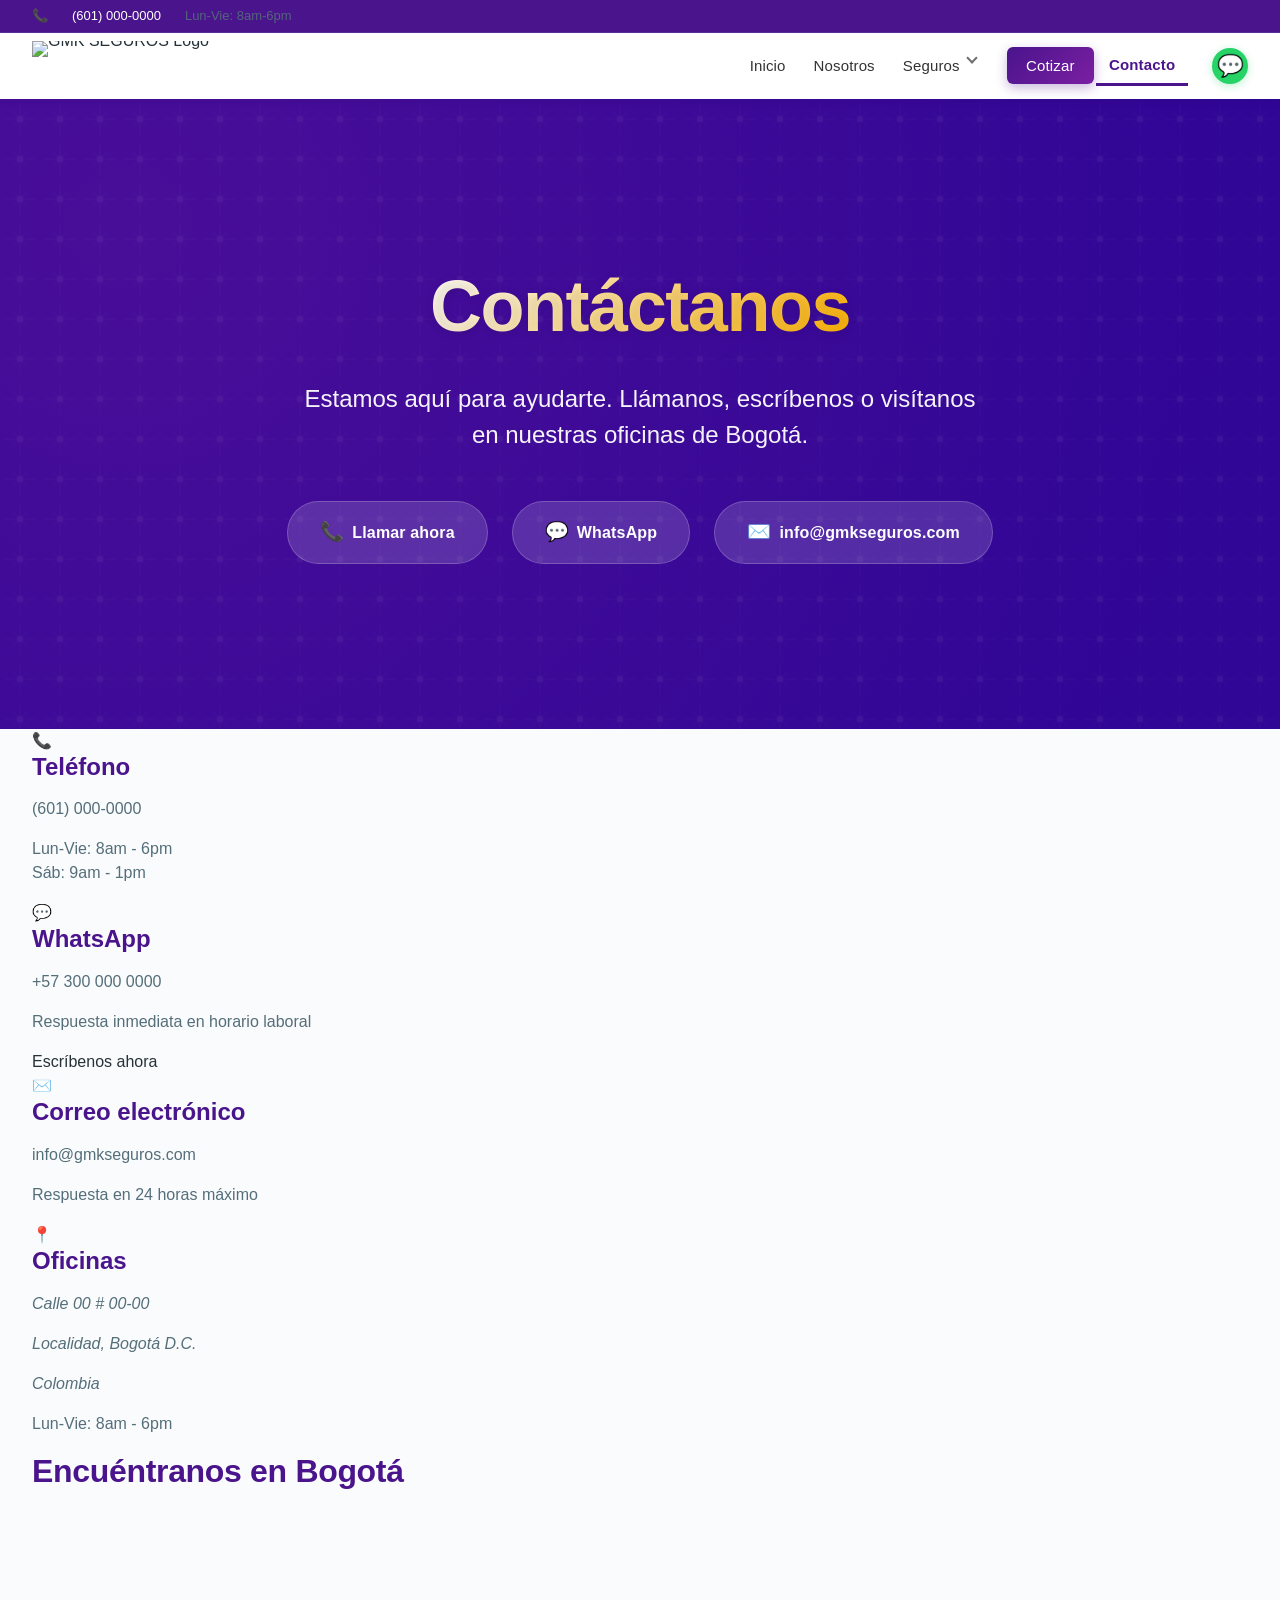
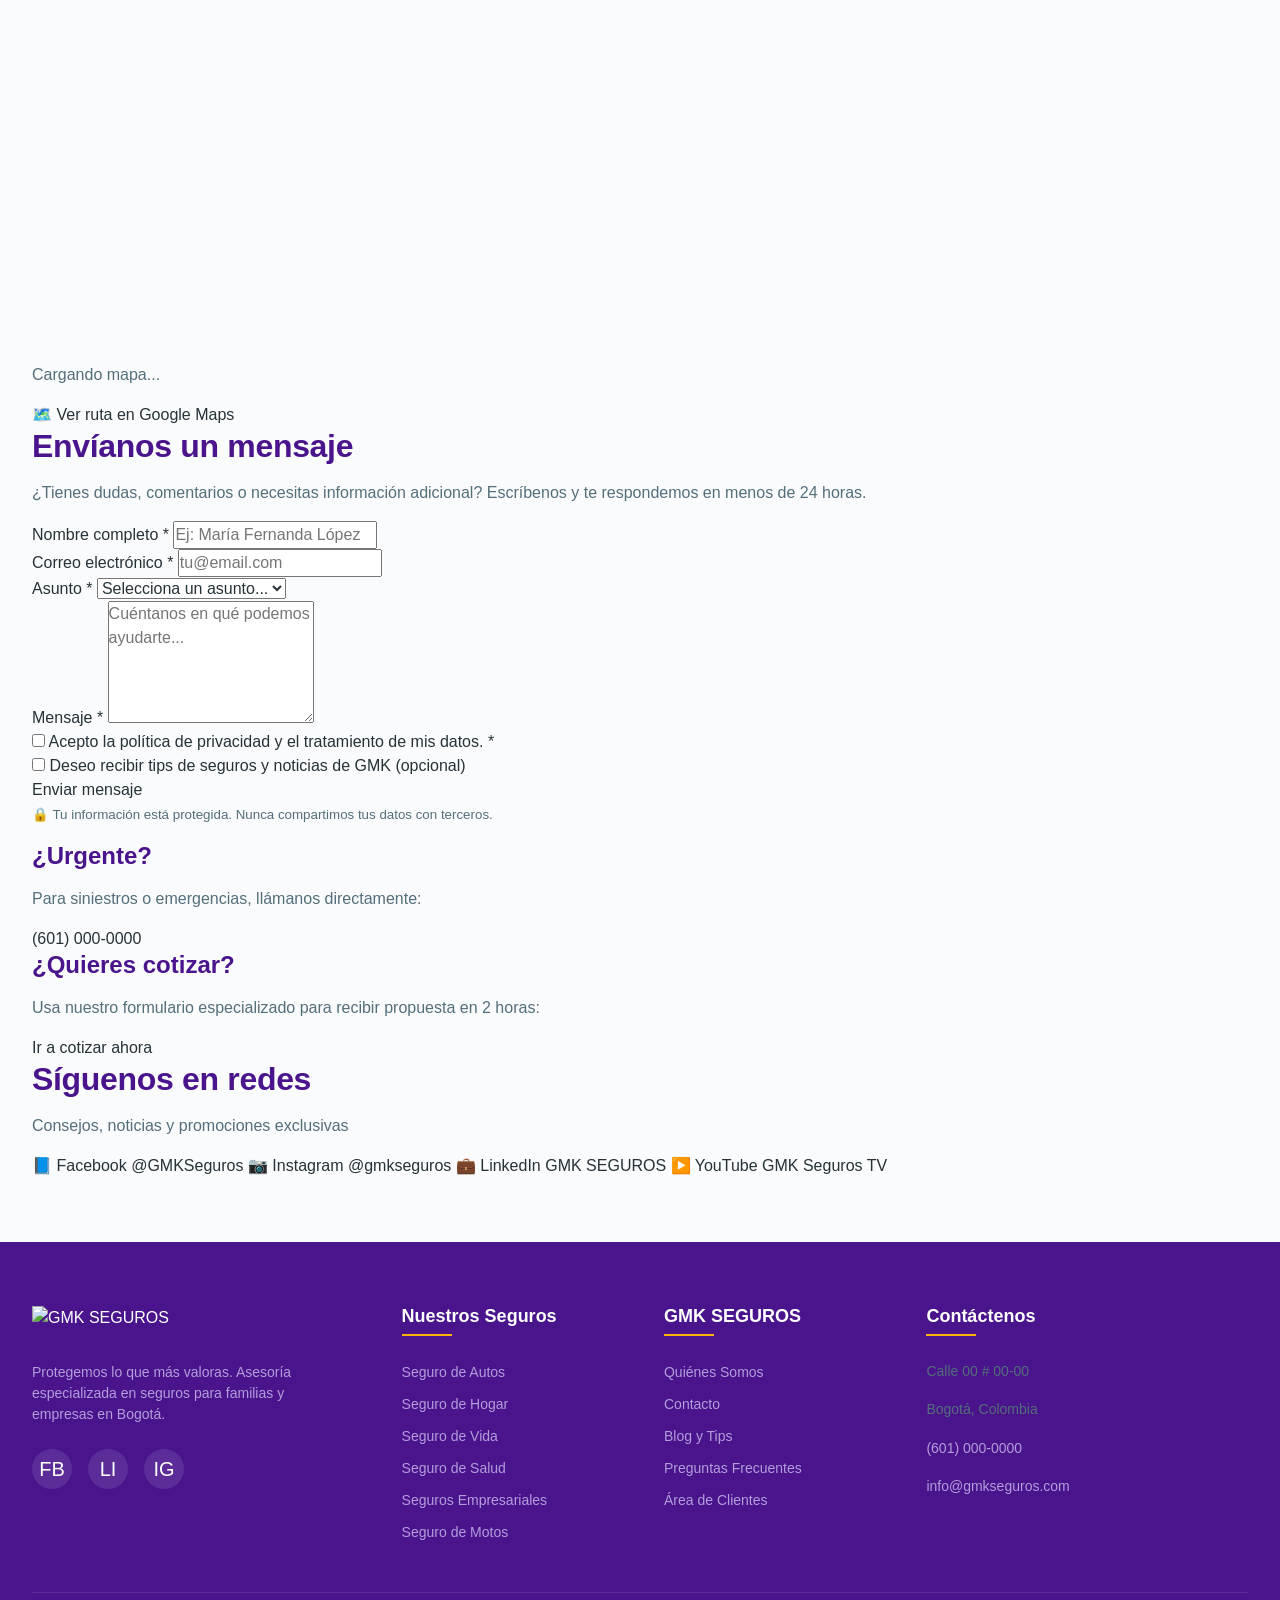
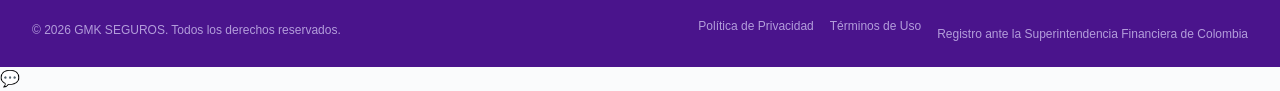
==== contacto.html @ c5af7cad "Contacto: Sección Hero de Página" ====
<!DOCTYPE html>
<html lang="es-CO">

<head>
    <meta charset="UTF-8">
    <meta name="viewport" content="width=device-width, initial-scale=1.0">
    <meta name="description"
        content="Contácta a GMK SEGUROS en Bogotá. Teléfono, WhatsApp, dirección y formulario. Estamos en Calle 00 # 00-00. Lun-Vie: 8am-6pm.">
    <meta name="keywords"
        content="contacto GMK SEGUROS, teléfono seguros Bogotá, dirección agencia seguros, WhatsApp GMK">
    <meta name="author" content="GMK SEGUROS">
    <meta name="robots" content="index, follow">

    <meta property="og:title" content="Contacto | GMK SEGUROS Bogotá">
    <meta property="og:description" content="Llámanos, escríbenos o visítanos. Estamos para ayudarte.">
    <meta property="og:type" content="website">
    <meta property="og:locale" content="es_CO">

    <title>Contacto | GMK SEGUROS - Estamos en Bogotá</title>

    <link rel="preconnect" href="https://fonts.googleapis.com">
    <link rel="preconnect" href="https://fonts.gstatic.com" crossorigin>
    <link rel="icon" type="image/x-icon" href="/favicon.ico">
    <link rel="stylesheet" href="css/variables.css">
    <link rel="stylesheet" href="css/header.css">
    <link rel="stylesheet" href="css/footer.css">
    <link rel="stylesheet" href="css/contacto.css">
</head>

<body>
    <a href="#main-content" class="skip-link">Saltar al contenido principal</a>

    <!-- HEADER (activo en "Contacto") -->
    <header class="header" role="banner">
        <div class="header__top">
            <div class="container">
                <p class="header__contact">
                    <span aria-hidden="true">📞</span>
                    <a href="tel:+5710000000" class="header__phone">(601) 000-0000</a>
                    <span class="header__schedule">Lun-Vie: 8am-6pm</span>
                </p>
            </div>
        </div>

        <div class="header__main">
            <div class="container header__container">
                <a href="inicio.html" class="logo" aria-label="GMK SEGUROS - Inicio">
                    <img src="assets/logo-gmk.svg" alt="GMK SEGUROS Logo" class="logo__img" width="180" height="50">
                </a>

                <nav class="nav" role="navigation" aria-label="Navegación principal">
                    <button class="nav__toggle" aria-label="Abrir menú" aria-expanded="false" aria-controls="nav-menu"
                        type="button">
                        <span class="nav__hamburger" aria-hidden="true"></span>
                    </button>

                    <ul class="nav__menu" id="nav-menu" role="menubar">
                        <li class="nav__item" role="none">
                            <a href="index.html" class="nav__link" role="menuitem">Inicio</a>
                        </li>
                        <li class="nav__item" role="none">
                            <a href="nosotros.html" class="nav__link" role="menuitem">Nosotros</a>
                        </li>
                        <li class="nav__item nav__item--dropdown" role="none">
                            <a href="seguros.html" class="nav__link" role="menuitem" aria-haspopup="true">Seguros</a>
                        </li>
                        <li class="nav__item" role="none">
                            <a href="cotizar.html" class="nav__link nav__link--cta" role="menuitem">Cotizar</a>
                        </li>
                        <li class="nav__item" role="none">
                            <a href="contacto.html" class="nav__link nav__link--active" role="menuitem"
                                aria-current="page">Contacto</a>
                        </li>
                    </ul>
                </nav>

                <a href="https://wa.me/5710000000" class="header__whatsapp" aria-label="WhatsApp" target="_blank"
                    rel="noopener noreferrer">
                    <span aria-hidden="true">💬</span>
                </a>
            </div>
        </div>
    </header>

    <!-- MAIN: Contenido CONTACTO - PASO 1 -->
    <main id="main-content" class="main" role="main">

        <!-- HERO DE PÁGINA -->
        <section class="page-hero page-hero--contacto" aria-labelledby="page-hero-title">
            <div class="container">
                <div class="page-hero__content">
                    <h1 id="page-hero-title" class="page-hero__title">
                        <span class="page-hero__title-accent">Contáctanos</span>
                    </h1>

                    <p class="page-hero__subtitle">
                        Estamos aquí para ayudarte. Llámanos, escríbenos o visítanos en nuestras oficinas de Bogotá.
                    </p>

                    <!-- Datos de contacto rápidos opcionales -->
                    <div class="page-hero__contact-badges" aria-label="Opciones de contacto rápido">
                        <a href="tel:+5712345678" class="contact-badge contact-badge--phone">
                            <span aria-hidden="true">📞</span>
                            Llamar ahora
                        </a>
                        <a href="https://wa.me/573001234567" class="contact-badge contact-badge--whatsapp"
                            target="_blank" rel="noopener noreferrer">
                            <span aria-hidden="true">💬</span>
                            WhatsApp
                        </a>
                        <a href="mailto:info@gmkseguros.com" class="contact-badge contact-badge--email">
                            <span aria-hidden="true">✉️</span>
                            info@gmkseguros.com
                        </a>
                    </div>
                </div>
            </div>
        </section>

        <!-- SECCIÓN INFO DE CONTACTO -->
        <section class="info-contacto" aria-labelledby="info-contacto-title">
            <div class="container">
                <h2 id="info-contacto-title" class="visually-hidden">Información de contacto</h2>

                <div class="info-contacto__grid">
                    <!-- Teléfono -->
                    <article class="info-card">
                        <div class="info-card__icon" aria-hidden="true">📞</div>
                        <h3 class="info-card__title">Teléfono</h3>
                        <p class="info-card__dato">
                            <a href="tel:+5710000000" class="info-card__link">(601) 000-0000</a>
                        </p>
                        <p class="info-card__horario">Lun-Vie: 8am - 6pm<br>Sáb: 9am - 1pm</p>
                    </article>

                    <!-- WhatsApp -->
                    <article class="info-card info-card--whatsapp">
                        <div class="info-card__icon" aria-hidden="true">💬</div>
                        <h3 class="info-card__title">WhatsApp</h3>
                        <p class="info-card__dato">
                            <a href="https://wa.me/5710000000" class="info-card__link" target="_blank"
                                rel="noopener noreferrer">+57 300 000 0000</a>
                        </p>
                        <p class="info-card__horario">Respuesta inmediata en horario laboral</p>
                        <a href="https://wa.me/5710000000" class="btn btn--small btn--whatsapp" target="_blank"
                            rel="noopener noreferrer">Escríbenos ahora</a>
                    </article>

                    <!-- Email -->
                    <article class="info-card">
                        <div class="info-card__icon" aria-hidden="true">✉️</div>
                        <h3 class="info-card__title">Correo electrónico</h3>
                        <p class="info-card__dato">
                            <a href="mailto:info@gmkseguros.com" class="info-card__link">info@gmkseguros.com</a>
                        </p>
                        <p class="info-card__horario">Respuesta en 24 horas máximo</p>
                    </article>

                    <!-- Dirección -->
                    <article class="info-card">
                        <div class="info-card__icon" aria-hidden="true">📍</div>
                        <h3 class="info-card__title">Oficinas</h3>
                        <address class="info-card__address">
                            <p>Calle 00 # 00-00</p>
                            <p>Localidad, Bogotá D.C.</p>
                            <p>Colombia</p>
                        </address>
                        <p class="info-card__horario">Lun-Vie: 8am - 6pm</p>
                    </article>
                </div>
            </div>
        </section>

        <!-- SECCIÓN MAPA -->
        <section class="mapa" aria-labelledby="mapa-title">
            <div class="container">
                <h2 id="mapa-title" class="section-title section-title--center">Encuéntranos en Bogotá</h2>

                <div class="mapa__container">
                    <!-- Placeholder para Google Maps - reemplazar con iframe real -->
                    <iframe
                        src="https://www.google.com/maps/embed?pb=!1m18!1m12!1m3!1d254508.39280650613!2d-74.24789380375003!3d4.648625943392127!2m3!1f0!2f0!3f0!3m2!1i1024!2i768!4f13.1!3m3!1m2!1s0x8e3f9bfd2da6cb29%3A0x988f3b2281e071c7!2sBogot%C3%A1%2C%20Colombia!5e0!3m2!1ses!2s!4v1234567890"
                        width="100%" height="450" style="border:0;" allowfullscreen="" loading="lazy"
                        referrerpolicy="no-referrer-when-downgrade" title="Ubicación de GMK SEGUROS en Bogotá"
                        class="mapa__iframe" aria-label="Mapa mostrando la ubicación de nuestras oficinas en Bogotá">
                    </iframe>

                    <!-- Fallback/Overlay mientras carga -->
                    <div class="mapa__fallback" aria-hidden="true">
                        <p>Cargando mapa...</p>
                    </div>
                </div>

                <div class="mapa__cta">
                    <a href="https://maps.google.com/?q=Bogotá,Colombia" class="btn btn--secondary" target="_blank"
                        rel="noopener noreferrer">
                        <span aria-hidden="true">🗺️</span> Ver ruta en Google Maps
                    </a>
                </div>
            </div>
        </section>

        <!-- SECCIÓN FORMULARIO DE CONTACTO (continuación desde Paso 1) -->
        <section class="formulario-contacto" aria-labelledby="formulario-contacto-title">
            <div class="container">
                <div class="formulario-contacto__grid">
                    <div class="formulario-contacto__content">
                        <h2 id="formulario-contacto-title" class="section-title">Envíanos un mensaje</h2>
                        <p class="formulario-contacto__intro">¿Tienes dudas, comentarios o necesitas información
                            adicional? Escríbenos y te respondemos en menos de 24 horas.</p>

                        <form class="form-contacto" action="#" method="POST" aria-label="Formulario de contacto">
                            <div class="form-row">
                                <div class="form-field">
                                    <label for="contacto-nombre" class="form-field__label">Nombre completo *</label>
                                    <input type="text" id="contacto-nombre" name="nombre" class="form-field__input"
                                        placeholder="Ej: María Fernanda López" required aria-required="true">
                                </div>
                                <div class="form-field">
                                    <label for="contacto-email" class="form-field__label">Correo electrónico *</label>
                                    <input type="email" id="contacto-email" name="email" class="form-field__input"
                                        placeholder="tu@email.com" required aria-required="true">
                                </div>
                            </div>

                            <div class="form-field">
                                <label for="contacto-asunto" class="form-field__label">Asunto *</label>
                                <select id="contacto-asunto" name="asunto" class="form-field__select" required
                                    aria-required="true">
                                    <option value="" disabled selected>Selecciona un asunto...</option>
                                    <option value="cotizacion">Solicitar cotización</option>
                                    <option value="siniestro">Reportar un siniestro</option>
                                    <option value="renovacion">Renovación de póliza</option>
                                    <option value="pregunta">Pregunta general</option>
                                    <option value="queja">Reclamo o sugerencia</option>
                                    <option value="otro">Otro</option>
                                </select>
                            </div>

                            <div class="form-field form-field--textarea">
                                <label for="contacto-mensaje" class="form-field__label">Mensaje *</label>
                                <textarea id="contacto-mensaje" name="mensaje" class="form-field__textarea" rows="5"
                                    placeholder="Cuéntanos en qué podemos ayudarte..." required
                                    aria-required="true"></textarea>
                            </div>

                            <div class="form-field form-field--checkbox form-field--legal">
                                <label class="form-field__checkbox-label">
                                    <input type="checkbox" name="privacidad" value="acepto" class="form-field__checkbox"
                                        required aria-required="true">
                                    <span>Acepto la <a href="#" target="_blank">política de privacidad</a> y el
                                        tratamiento de mis datos. *</span>
                                </label>
                            </div>

                            <div class="form-field form-field--checkbox">
                                <label class="form-field__checkbox-label">
                                    <input type="checkbox" name="newsletter" value="suscribir"
                                        class="form-field__checkbox">
                                    <span>Deseo recibir tips de seguros y noticias de GMK (opcional)</span>
                                </label>
                            </div>

                            <div class="formulario-contacto__actions">
                                <button type="submit" class="btn btn--primary btn--large btn--submit">
                                    <span class="btn__text">Enviar mensaje</span>
                                    <span class="btn__loader" aria-hidden="true" hidden>Enviando...</span>
                                </button>
                            </div>

                            <p class="formulario-contacto__nota">
                                <small>🔒 Tu información está protegida. Nunca compartimos tus datos con
                                    terceros.</small>
                            </p>
                        </form>
                    </div>

                    <!-- Sidebar con info adicional -->
                    <aside class="formulario-contacto__sidebar" aria-label="Información adicional">
                        <div class="info-box">
                            <h3 class="info-box__title">¿Urgente?</h3>
                            <p class="info-box__text">Para siniestros o emergencias, llámanos directamente:</p>
                            <a href="tel:+5710000000" class="btn btn--secondary btn--full">(601) 000-0000</a>
                        </div>

                        <div class="info-box info-box--highlight">
                            <h3 class="info-box__title">¿Quieres cotizar?</h3>
                            <p class="info-box__text">Usa nuestro formulario especializado para recibir propuesta en 2
                                horas:</p>
                            <a href="cotizar.html" class="btn btn--primary btn--full">Ir a cotizar ahora</a>
                        </div>
                    </aside>
                </div>
            </div>
        </section>

        <!-- SECCIÓN REDES SOCIALES -->
        <section class="redes-sociales" aria-labelledby="redes-title">
            <div class="container">
                <header class="section-header section-header--compact">
                    <h2 id="redes-title" class="section-title">Síguenos en redes</h2>
                    <p class="section-subtitle">Consejos, noticias y promociones exclusivas</p>
                </header>

                <div class="redes-sociales__grid" role="list" aria-label="Redes sociales de GMK SEGUROS">
                    <a href="#" class="red-card red-card--facebook" role="listitem" target="_blank"
                        rel="noopener noreferrer" aria-label="Facebook de GMK SEGUROS">
                        <span class="red-card__icon" aria-hidden="true">📘</span>
                        <span class="red-card__nombre">Facebook</span>
                        <span class="red-card__handle">@GMKSeguros</span>
                    </a>

                    <a href="#" class="red-card red-card--instagram" role="listitem" target="_blank"
                        rel="noopener noreferrer" aria-label="Instagram de GMK SEGUROS">
                        <span class="red-card__icon" aria-hidden="true">📷</span>
                        <span class="red-card__nombre">Instagram</span>
                        <span class="red-card__handle">@gmkseguros</span>
                    </a>

                    <a href="#" class="red-card red-card--linkedin" role="listitem" target="_blank"
                        rel="noopener noreferrer" aria-label="LinkedIn de GMK SEGUROS">
                        <span class="red-card__icon" aria-hidden="true">💼</span>
                        <span class="red-card__nombre">LinkedIn</span>
                        <span class="red-card__handle">GMK SEGUROS</span>
                    </a>

                    <a href="#" class="red-card red-card--youtube" role="listitem" target="_blank"
                        rel="noopener noreferrer" aria-label="YouTube de GMK SEGUROS">
                        <span class="red-card__icon" aria-hidden="true">▶️</span>
                        <span class="red-card__nombre">YouTube</span>
                        <span class="red-card__handle">GMK Seguros TV</span>
                    </a>
                </div>
            </div>
        </section>

    </main>

    <!-- FOOTER COMPLETO -->
    <footer class="footer" role="contentinfo">
        <div class="container">
            <div class="footer__grid">
                <div class="footer__brand">
                    <img src="assets/logo-gmk-white.svg" alt="GMK SEGUROS" class="footer__logo" width="150" height="40">
                    <p class="footer__description">Protegemos lo que más valoras. Asesoría especializada en seguros para
                        familias y empresas en Bogotá.</p>
                    <div class="footer__social" role="list" aria-label="Redes sociales">
                        <a href="#" class="footer__social-link" aria-label="Facebook" role="listitem">FB</a>
                        <a href="#" class="footer__social-link" aria-label="LinkedIn" role="listitem">LI</a>
                        <a href="#" class="footer__social-link" aria-label="Instagram" role="listitem">IG</a>
                    </div>
                </div>

                <nav class="footer__nav" aria-label="Seguros">
                    <h3 class="footer__title">Nuestros Seguros</h3>
                    <ul class="footer__list">
                        <li><a href="seguros-auto.html" class="footer__link">Seguro de Autos</a></li>
                        <li><a href="seguros-hogar.html" class="footer__link">Seguro de Hogar</a></li>
                        <li><a href="seguros-vida.html" class="footer__link">Seguro de Vida</a></li>
                        <li><a href="seguros-salud.html" class="footer__link">Seguro de Salud</a></li>
                        <li><a href="seguros-empresas.html" class="footer__link">Seguros Empresariales</a></li>
                        <li><a href="seguros-moto.html" class="footer__link">Seguro de Motos</a></li>
                    </ul>
                </nav>

                <nav class="footer__nav" aria-label="Empresa">
                    <h3 class="footer__title">GMK SEGUROS</h3>
                    <ul class="footer__list">
                        <li><a href="nosotros.html" class="footer__link">Quiénes Somos</a></li>
                        <li><a href="contacto.html" class="footer__link">Contacto</a></li>
                        <li><a href="#" class="footer__link">Blog y Tips</a></li>
                        <li><a href="#" class="footer__link">Preguntas Frecuentes</a></li>
                        <li><a href="#" class="footer__link">Área de Clientes</a></li>
                    </ul>
                </nav>

                <div class="footer__contact">
                    <h3 class="footer__title">Contáctenos</h3>
                    <address class="footer__address">
                        <p>Calle 00 # 00-00</p>
                        <p>Bogotá, Colombia</p>
                        <p><a href="tel:+5710000000" class="footer__link">(601) 000-0000</a></p>
                        <p><a href="mailto:info@gmkseguros.com" class="footer__link">info@gmkseguros.com</a></p>
                    </address>
                </div>
            </div>

            <div class="footer__legal">
                <p class="footer__copyright">&copy; 2026 GMK SEGUROS. Todos los derechos reservados.</p>
                <div class="footer__legal-links">
                    <a href="#" class="footer__link footer__link--small">Política de Privacidad</a>
                    <a href="#" class="footer__link footer__link--small">Términos de Uso</a>
                    <span class="footer__registro">Registro ante la Superintendencia Financiera de Colombia</span>
                </div>
            </div>
        </div>
    </footer>

    <a href="https://wa.me/5710000000" class="whatsapp-float" aria-label="Cotizar por WhatsApp" target="_blank"
        rel="noopener noreferrer">
        <span aria-hidden="true">💬</span>
    </a>

    <script src="js/main.js" defer></script>
</body>

</html>
---- css/variables.css ----
/* =============================================
   FASE 3.1: VARIABLES, RESET Y BASE TIPOGRÁFICA
   GMK SEGUROS - 2026
   Mobile First - BEM - WCAG
   ============================================= */

/* ---------------------------------------------
   1. VARIABLES CSS (GLOBALES)
   --------------------------------------------- */
:root {
    /* Colores primarios - Branding GMK */
    --color-primary: #4A148C;          /* Morado corporativo (títulos, acentos principales) */
    --color-primary-light: #7B1FA2;     /* Morado medio (hovers, gradientes) */
    --color-primary-lighter: #B39DDB;   /* Lavanda (fondos suaves, detalles) */
    --color-accent: #FFB300;            /* Dorado/ámbar (CTAs, highlights) */
    
    /* Escala de neutros */
    --color-text-dark: #263238;         /* Texto principal (casi negro) */
    --color-text-medium: #546E7A;       /* Texto secundario (gris oscuro) */
    --color-text-light: #78909C;        /* Texto de apoyo (gris) */
    --color-background-light: #F5F5F7;  /* Fondos claros (testimonios, ventajas) */
    --color-background-main: #FAFBFC;   /* Fondo general (casi blanco) */
    --color-white: #FFFFFF;              /* Blanco puro */
    --color-black: #000000;              /* Negro puro (uso limitado) */
    
    /* Colores funcionales */
    --color-success: #2E7D32;            /* Verde para éxito (no definido, pero útil) */
    --color-error: #C62828;               /* Rojo para errores (no definido, pero útil) */
    --color-whatsapp: #25D366;            /* Color oficial de WhatsApp */
    
    /* Tipografía */
    --font-family-titles: 'Manrope', sans-serif;
    --font-family-body: 'Inter', sans-serif;
    --font-family-numbers: 'Space Grotesk', sans-serif;
    
    /* Pesos de fuente */
    --font-weight-light: 300;
    --font-weight-regular: 400;
    --font-weight-medium: 500;
    --font-weight-semibold: 600;
    --font-weight-bold: 700;
    --font-weight-extrabold: 800;
    
    /* Tamaños de fuente base (Mobile First) */
    --font-size-xs: 0.75rem;   /* 12px */
    --font-size-sm: 0.875rem;  /* 14px */
    --font-size-base: 1rem;     /* 16px */
    --font-size-md: 1.125rem;   /* 18px */
    --font-size-lg: 1.25rem;    /* 20px */
    --font-size-xl: 1.5rem;     /* 24px */
    --font-size-2xl: 2rem;      /* 32px */
    --font-size-3xl: 2.5rem;    /* 40px */
    --font-size-4xl: 3rem;      /* 48px */
    
    /* Espaciados (Mobile First) */
    --spacing-xs: 0.25rem;  /* 4px */
    --spacing-sm: 0.5rem;    /* 8px */
    --spacing-md: 1rem;      /* 16px */
    --spacing-lg: 1.5rem;    /* 24px */
    --spacing-xl: 2rem;      /* 32px */
    --spacing-2xl: 3rem;     /* 48px */
    --spacing-3xl: 4rem;     /* 64px */
    
    /* Bordes y sombras */
    --border-radius-sm: 0.25rem;  /* 4px */
    --border-radius-md: 0.5rem;   /* 8px */
    --border-radius-lg: 1rem;     /* 16px */
    --border-radius-full: 9999px;
    
    --box-shadow-sm: 0 1px 3px rgba(0, 0, 0, 0.1);
    --box-shadow-md: 0 4px 6px rgba(0, 0, 0, 0.1);
    --box-shadow-lg: 0 10px 25px rgba(0, 0, 0, 0.1);
    
    /* Transiciones */
    --transition-fast: 150ms ease-in-out;
    --transition-base: 250ms ease-in-out;
    --transition-slow: 350ms ease-in-out;
    
    /* Contenedor máximo */
    --container-max-width: 1280px;
    --container-padding: var(--spacing-md);
    
    /* Z-index (escalado simple) */
    --z-index-dropdown: 100;
    --z-index-sticky: 200;
    --z-index-modal: 300;
    --z-index-popover: 400;
    --z-index-tooltip: 500;
    --z-index-toast: 600;
    --z-index-header: 50; /* Un valor intermedio para el header */
    
    /* Breakpoints (usados en media queries) */
    --breakpoint-mobile: 480px;
    --breakpoint-tablet: 768px;
    --breakpoint-desktop: 1024px;
    --breakpoint-large: 1280px;
}

/* ---------------------------------------------
   2. RESET Y ESTILOS BASE
   --------------------------------------------- */
*,
*::before,
*::after {
    margin: 0;
    padding: 0;
    box-sizing: border-box;
}

html {
    font-size: 100%; /* 1rem = 16px */
    scroll-behavior: smooth;
    -webkit-text-size-adjust: 100%; /* Evita que iOS escale texto en landscape */
    text-rendering: optimizeLegibility;
    -moz-osx-font-smoothing: grayscale;
    -webkit-font-smoothing: antialiased;
}

body {
    font-family: var(--font-family-body);
    font-size: var(--font-size-base);
    font-weight: var(--font-weight-regular);
    line-height: 1.5;
    color: var(--color-text-dark);
    background-color: var(--color-background-main);
    overflow-x: hidden;
    min-height: 100vh;
}

/* Elementos de medios responsivos */
img,
picture,
video,
canvas,
svg {
    display: block;
    max-width: 100%;
    height: auto;
}

/* Reset de tipografía para formularios (heredan la fuente del body) */
input,
button,
textarea,
select {
    font: inherit;
    color: inherit;
}

/* Eliminar estilos por defecto de botones */
button {
    background: none;
    border: none;
    cursor: pointer;
}

/* Ajustes para listas */
ul,
ol {
    list-style: none;
}

/* Enlaces */
a {
    color: inherit;
    text-decoration: none;
}

/* Eliminar estilos por defecto de citas */
blockquote,
q {
    quotes: none;
}

/* Mejorar consistencia de tablas */
table {
    border-collapse: collapse;
    border-spacing: 0;
}

/* Ocultar elementos de forma accesible */
.visually-hidden:not(:focus):not(:active) {
    position: absolute !important;
    width: 1px !important;
    height: 1px !important;
    margin: -1px !important;
    padding: 0 !important;
    border: 0 !important;
    overflow: hidden !important;
    white-space: nowrap !important;
    clip: rect(0 0 0 0) !important;
    clip-path: inset(50%) !important;
}

/* Skip link para accesibilidad */
.skip-link {
    position: absolute;
    top: -40px;
    left: 0;
    background: var(--color-primary);
    color: var(--color-white);
    padding: var(--spacing-sm) var(--spacing-md);
    z-index: var(--z-index-toast);
    transition: top var(--transition-fast);
    font-weight: var(--font-weight-medium);
}

.skip-link:focus {
    top: 0;
    outline: 2px solid var(--color-accent);
    outline-offset: 2px;
}

/* ---------------------------------------------
   3. TIPOGRAFÍA BASE
   --------------------------------------------- */
h1, h2, h3, h4, h5, h6 {
    font-family: var(--font-family-titles);
    font-weight: var(--font-weight-bold);
    line-height: 1.2;
    color: var(--color-primary); /* Títulos en morado corporativo por defecto */
    margin-bottom: var(--spacing-md);
}

h1 {
    font-size: var(--font-size-3xl); /* 40px mobile */
    font-weight: var(--font-weight-extrabold);
    letter-spacing: -0.02em;
}

h2 {
    font-size: var(--font-size-2xl); /* 32px mobile */
    letter-spacing: -0.01em;
}

h3 {
    font-size: var(--font-size-xl); /* 24px mobile */
}

h4 {
    font-size: var(--font-size-lg); /* 20px mobile */
    font-weight: var(--font-weight-semibold);
    color: var(--color-text-dark);
}

h5 {
    font-size: var(--font-size-md); /* 18px mobile */
    font-weight: var(--font-weight-semibold);
    color: var(--color-text-dark);
}

h6 {
    font-size: var(--font-size-base); /* 16px mobile */
    font-weight: var(--font-weight-semibold);
    color: var(--color-text-dark);
    text-transform: uppercase;
    letter-spacing: 0.05em;
}

p {
    margin-bottom: var(--spacing-md);
    color: var(--color-text-medium);
}

/* Números con Space Grotesk */
.stat-item__number,
.historia__numero,
.step__number,
[class*="__numero"] {
    font-family: var(--font-family-numbers);
    font-weight: var(--font-weight-bold);
    line-height: 1.1;
}

/* ---------------------------------------------
   4. UTILIDADES Y CLASES DE APOYO
   --------------------------------------------- */
.container {
    width: 100%;
    max-width: var(--container-max-width);
    margin: 0 auto;
    padding: 0 var(--container-padding);
}

/* Utilidades de texto */
.text-center { text-align: center; }
.text-left { text-align: left; }
.text-right { text-align: right; }

.text-primary { color: var(--color-primary); }
.text-accent { color: var(--color-accent); }
.text-white { color: var(--color-white); }
.text-dark { color: var(--color-text-dark); }
.text-medium { color: var(--color-text-medium); }
.text-light { color: var(--color-text-light); }

/* Utilidades de fondo */
.bg-primary { background-color: var(--color-primary); }
.bg-primary-light { background-color: var(--color-primary-light); }
.bg-primary-lighter { background-color: var(--color-primary-lighter); }
.bg-light { background-color: var(--color-background-light); }
.bg-white { background-color: var(--color-white); }

/* Utilidades de márgenes y paddings (solo las más comunes) */
.mt-0 { margin-top: 0; }
.mb-0 { margin-bottom: 0; }
.mt-1 { margin-top: var(--spacing-md); }
.mb-1 { margin-bottom: var(--spacing-md); }
.mt-2 { margin-top: var(--spacing-xl); }
.mb-2 { margin-bottom: var(--spacing-xl); }
.mt-3 { margin-top: var(--spacing-2xl); }
.mb-3 { margin-bottom: var(--spacing-2xl); }

/* Utilidades de display */
.d-none { display: none; }
.d-block { display: block; }
.d-flex { display: flex; }
.d-grid { display: grid; }

/* Utilidades para flexbox rápidas */
.flex-center {
    display: flex;
    align-items: center;
    justify-content: center;
}

.flex-between {
    display: flex;
    align-items: center;
    justify-content: space-between;
}

/* Aspect ratio utilitario */
.aspect-ratio-16-9 {
    aspect-ratio: 16 / 9;
}

.aspect-ratio-1-1 {
    aspect-ratio: 1 / 1;
}

.aspect-ratio-4-3 {
    aspect-ratio: 4 / 3;
}

/* Focus visible para accesibilidad (WCAG) */
:focus-visible {
    outline: 3px solid var(--color-accent);
    outline-offset: 2px;
}

/* Para navegadores que no soportan :focus-visible */
:focus:not(:focus-visible) {
    outline: none;
}

/* ---------------------------------------------
   FIN DE FASE 3.1
   --------------------------------------------- */
---- css/header.css ----
/* ============================================================================
   PASO 1: HEADER - ESTRUCTURA BASE
   ============================================================================ */

/**
 * Reset y estilos base del header
 * Mobile-first: altura compacta, fondo blanco, sombra sutil
 */
.header {
    background-color: var(--color-white, #FFFFFF);
    box-shadow: 0 2px 10px rgba(0, 0, 0, 0.05);
    position: relative;
    width: 100%;
    z-index: 100;
}

/* Contenedor principal para limitar ancho y centrar contenido */
.container {
    width: 100%;
    max-width: 1280px;
    margin-left: auto;
    margin-right: auto;
    padding-left: 1rem;
    padding-right: 1rem;
}

/* Para móviles, padding estándar */
@media (min-width: 640px) {
    .container {
        padding-left: 1.5rem;
        padding-right: 1.5rem;
    }
}

@media (min-width: 1024px) {
    .container {
        padding-left: 2rem;
        padding-right: 2rem;
    }
}

/* ============================================================================
   PASO 2: HEADER__TOP - BARRA SUPERIOR
   ============================================================================ */

/**
 * Barra superior con teléfono y horario
 * Mobile-first: fondo oscuro, texto claro, compacto
 */
.header__top {
    background-color: var(--color-primary, #4A148C);
    color: white;
    font-size: 0.8125rem; /* 13px */
    line-height: 1.5;
    padding: 0.375rem 0; /* 6px */
    border-bottom: 1px solid rgba(255, 255, 255, 0.1);
}

.header__top .container {
    display: flex;
    justify-content: space-between;
    align-items: center;
}

.header__contact {
    display: flex;
    align-items: center;
    gap: 0.75rem; /* 12px */
    margin: 0;
    width: 100%;
    justify-content: space-between;
}

@media (min-width: 768px) {
    .header__contact {
        justify-content: flex-start;
        gap: 1.5rem;
    }
}

.header__phone {
    color: white;
    text-decoration: none;
    font-weight: 500;
    transition: color 0.2s ease;
}

.header__phone:hover {
    color: var(--color-accent, #FFB300);
}

.header__schedule {
    opacity: 0.9;
    font-size: 0.75rem; /* 12px */
}

@media (min-width: 480px) {
    .header__schedule {
        font-size: 0.8125rem; /* 13px */
    }
}

/* ============================================================================
   PASO 3: HEADER__MAIN - ESTRUCTURA PRINCIPAL
   ============================================================================ */

/**
 * Fila principal del header que contiene logo, navegación y WhatsApp
 * Mobile-first: altura compacta, distribución con flexbox
 */
.header__main {
    background-color: var(--color-white, #FFFFFF);
    padding: 0.5rem 0; /* 8px */
}

.header__container {
    display: flex;
    align-items: center;
    justify-content: space-between;
    flex-wrap: wrap;
    gap: 1rem; /* 16px */
}

/**
 * Ajustes para desktop: más padding vertical
 */
@media (min-width: 1024px) {
    .header__main {
        padding: 0.75rem 0; /* 12px */
    }
}

/**
 * Ajuste fino para pantallas muy pequeñas
 */
@media (max-width: 360px) {
    .header__container {
        gap: 0.5rem; /* 8px */
    }
}

/* ============================================================================
   PASO 4: LOGO
   ============================================================================ */

/**
 * Logo de GMK SEGUROS
 * Mobile-first: tamaño compacto, escalable en desktop
 */
.logo {
    display: inline-block;
    line-height: 0; /* Elimina espacio extra por línea base */
    transition: opacity 0.2s ease;
    flex-shrink: 0; /* Evita que el logo se comprima */
}

.logo:hover {
    opacity: 0.9;
}

.logo__img {
    display: block;
    width: auto;
    height: 40px; /* Altura fija para mobile */
    max-width: 180px; /* Límite del ancho original del SVG */
}

/**
 * Ajustes para tablet: logo un poco más grande
 */
@media (min-width: 768px) {
    .logo__img {
        height: 45px;
    }
}

/**
 * Ajustes para desktop: logo tamaño completo
 */
@media (min-width: 1024px) {
    .logo__img {
        height: 50px; /* Altura final como en el HTML (width="180" height="50") */
    }
}

/**
 * Soporte para pantallas de alta densidad
 * El SVG se ve nítido por naturaleza, pero aseguramos que no pierda calidad
 */
@media (-webkit-min-device-pixel-ratio: 2), (min-resolution: 192dpi) {
    .logo__img {
        image-rendering: -webkit-optimize-contrast;
        image-rendering: crisp-edges;
    }
}

/* ============================================================================
   PASO 5: WHATSAPP ICON
   ============================================================================ */

/**
 * Ícono de WhatsApp flotante en el header
 * Mobile-first: visible siempre, tamaño táctil
 */
.header__whatsapp {
    display: inline-flex;
    align-items: center;
    justify-content: center;
    background-color: #25D366; /* Color oficial WhatsApp */
    color: white;
    width: 2.5rem; /* 40px */
    height: 2.5rem; /* 40px */
    border-radius: 50%;
    text-decoration: none;
    transition: all 0.2s ease;
    box-shadow: 0 2px 8px rgba(37, 211, 102, 0.3);
    flex-shrink: 0; /* Evita que se comprima */
    font-size: 1.5rem; /* Tamaño del emoji/icono */
    order: 3; /* En móvil, asegura que esté después del menú hamburguesa */
}

.header__whatsapp:hover {
    background-color: #20B859; /* Versión más oscura para hover */
    transform: scale(1.05);
    box-shadow: 0 4px 12px rgba(37, 211, 102, 0.4);
}

.header__whatsapp:active {
    transform: scale(0.98);
}

/**
 * Ajuste para el emoji (si se usa el span con aria-hidden)
 * Si se usara un ícono SVG, se sobrescribiría
 */
.header__whatsapp span {
    line-height: 1;
}

/**
 * En desktop el WhatsApp puede ser un poco más sutil
 * pero mantenemos el tamaño táctil por accesibilidad
 */
@media (min-width: 1024px) {
    .header__whatsapp {
        width: 2.25rem; /* 36px - ligeramente más pequeño */
        height: 2.25rem;
        font-size: 1.35rem;
        margin-left: 0.5rem;
    }
}

/**
 * Ajuste para pantallas muy pequeñas
 */
@media (max-width: 360px) {
    .header__whatsapp {
        width: 2.25rem;
        height: 2.25rem;
        font-size: 1.35rem;
    }
}

/* ============================================================================
   PASO 6: BOTÓN HAMBURGUESA
   ============================================================================ */

/**
 * Botón de menú hamburguesa
 * Mobile-first: visible solo en móvil/tablet, tamaño táctil grande
 */
.nav__toggle {
    display: flex;
    align-items: center;
    justify-content: center;
    background: transparent;
    border: 2px solid var(--color-primary, #4A148C);
    border-radius: 8px;
    width: 2.75rem; /* 44px - mínimo táctil recomendado WCAG */
    height: 2.75rem; /* 44px */
    padding: 0;
    cursor: pointer;
    order: 2; /* Posición entre logo y WhatsApp */
    transition: all 0.2s ease;
    background-color: transparent;
}

.nav__toggle:hover {
    background-color: rgba(74, 20, 140, 0.05);
}

.nav__toggle:active {
    transform: scale(0.95);
}

.nav__toggle:focus-visible {
    outline: 2px solid var(--color-accent, #FFB300);
    outline-offset: 2px;
}

/**
 * El ícono hamburguesa (las 3 líneas)
 */
.nav__hamburger {
    display: block;
    width: 1.5rem; /* 24px */
    height: 2px;
    background-color: var(--color-primary, #4A148C);
    position: relative;
    transition: background-color 0.2s ease;
}

.nav__hamburger::before,
.nav__hamburger::after {
    content: '';
    display: block;
    width: 1.5rem;
    height: 2px;
    background-color: var(--color-primary, #4A148C);
    position: absolute;
    left: 0;
    transition: transform 0.2s ease, top 0.2s ease;
}

.nav__hamburger::before {
    top: -6px;
}

.nav__hamburger::after {
    top: 6px;
}

/* Cambio de color en hover */
.nav__toggle:hover .nav__hamburger,
.nav__toggle:hover .nav__hamburger::before,
.nav__toggle:hover .nav__hamburger::after {
    background-color: var(--color-secondary, #7B1FA2);
}

/**
 * Ocultar el botón hamburguesa en desktop
 */
@media (min-width: 1024px) {
    .nav__toggle {
        display: none;
    }
}

/* ============================================================================
   PASO 7: PANEL DEL MENÚ MÓVIL
   ============================================================================ */

/**
 * Menú de navegación para móvil
 * Inicialmente oculto (aria-expanded="false"), se muestra al hacer clic
 */
.nav__menu {
    position: absolute;
    top: 100%; /* Justo debajo del header */
    left: 0;
    right: 0;
    background-color: white;
    margin: 0;
    padding: 1.5rem 1rem;
    list-style: none;
    box-shadow: 0 10px 20px rgba(0, 0, 0, 0.1);
    z-index: 1000;
    
    /* Estado inicial: oculto */
    visibility: hidden;
    opacity: 0;
    transform: translateY(-10px);
    transition: visibility 0.3s ease, opacity 0.3s ease, transform 0.3s ease;
    
    /* Mejora de scroll para menús largos */
    max-height: calc(100vh - 200px);
    overflow-y: auto;
}

/**
 * Clase para mostrar el menú (se controlará con JavaScript)
 * Cuando el botón tenga aria-expanded="true", se activa
 */
.nav__toggle[aria-expanded="true"] + .nav__menu {
    visibility: visible;
    opacity: 1;
    transform: translateY(0);
}

/**
 * Overlay oscuro detrás del menú (opcional pero mejora UX)
 * Se puede activar con JS si se desea
 */
.nav__menu::before {
    content: '';
    position: fixed;
    top: 0;
    left: 0;
    right: 0;
    bottom: 0;
    background-color: rgba(0, 0, 0, 0.5);
    z-index: -1;
    opacity: 0;
    visibility: hidden;
    transition: opacity 0.3s ease, visibility 0.3s ease;
    pointer-events: none; /* Permite hacer clic a través del overlay */
}

.nav__toggle[aria-expanded="true"] + .nav__menu::before {
    opacity: 1;
    visibility: visible;
    pointer-events: auto; /* Activa clics en el overlay para cerrar */
}

/**
 * En desktop el menú cambia completamente
 */
@media (min-width: 1024px) {
    .nav__menu {
        position: static;
        visibility: visible;
        opacity: 1;
        transform: none;
        box-shadow: none;
        padding: 0;
        max-height: none;
        overflow-y: visible;
        background-color: transparent;
        display: flex;
        align-items: center;
        gap: 1.5rem;
    }
    
    .nav__menu::before {
        display: none; /* Sin overlay en desktop */
    }
}

/**
 * Ajuste para que el menú no tape el header__top
 */
.header {
    position: sticky;
    top: 0;
}

@media (min-width: 1024px) {
    .header {
        position: relative; /* O sticky si se desea header fijo */
    }
}

/* ============================================================================
   PASO 8: LINKS DEL MENÚ MOBILE
   ============================================================================ */

/**
 * Estilos base para los items del menú
 * Mobile-first: bloque vertical con espaciado generoso
 */
.nav__item {
    margin-bottom: 0.75rem; /* 12px */
    border-bottom: 1px solid rgba(0, 0, 0, 0.05);
    padding-bottom: 0.75rem;
}

.nav__item:last-child {
    margin-bottom: 0;
    border-bottom: none;
    padding-bottom: 0;
}

.nav__link {
    display: block;
    padding: 0.75rem 1rem;
    color: var(--color-text, #333333);
    text-decoration: none;
    font-family: var(--font-family-base, 'Inter', sans-serif);
    font-weight: 500;
    font-size: 1.125rem; /* 18px - más grande para móvil */
    border-radius: 8px;
    transition: all 0.2s ease;
    position: relative;
}

/* Hover y active states */
.nav__link:hover {
    background-color: rgba(74, 20, 140, 0.05);
    color: var(--color-primary, #4A148C);
    padding-left: 1.5rem; /* Efecto de desplazamiento sutil */
}

.nav__link:active {
    background-color: rgba(74, 20, 140, 0.1);
    transform: scale(0.98);
}

/* Estado activo (página actual) */
.nav__link--active {
    color: var(--color-primary, #4A148C);
    font-weight: 600;
    background-color: rgba(74, 20, 140, 0.03);
    border-left: 4px solid var(--color-primary, #4A148C);
    border-radius: 8px 0 0 8px;
}

/* Focus visible para accesibilidad */
.nav__link:focus-visible {
    outline: 2px solid var(--color-accent, #FFB300);
    outline-offset: 2px;
}

/**
 * Ajustes para desktop (se sobrescriben en pasos posteriores)
 */
@media (min-width: 1024px) {
    .nav__item {
        margin-bottom: 0;
        border-bottom: none;
        padding-bottom: 0;
    }
    
    .nav__link {
        padding: 0.5rem 1rem;
        font-size: 1rem;
    }
    
    .nav__link:hover {
        padding-left: 1rem; /* Reset del efecto mobile */
    }
    
    .nav__link--active {
        border-left: none;
        border-bottom: 3px solid var(--color-primary, #4A148C);
        border-radius: 0;
        background-color: transparent;
    }
}

/* ============================================================================
   PASO 9: DROPDOWN MOBILE - SUBMENÚ DE SEGUROS
   ============================================================================ */

/**
 * Item que contiene dropdown
 * Posición relativa para el submenú
 */
.nav__item--dropdown {
    position: relative;
}

/**
 * Indicador visual de que tiene submenú (flecha)
 * Se agrega con pseudo-elemento al link
 */
.nav__item--dropdown > .nav__link {
    display: flex;
    align-items: center;
    justify-content: space-between;
    padding-right: 2.5rem;
}

.nav__item--dropdown > .nav__link::after {
    content: '';
    width: 0.8rem;
    height: 0.8rem;
    border-right: 2px solid var(--color-primary, #4A148C);
    border-bottom: 2px solid var(--color-primary, #4A148C);
    transform: rotate(45deg);
    transition: transform 0.3s ease;
    position: absolute;
    right: 1rem;
    top: 50%;
    margin-top: -0.5rem;
}

/* Cuando el dropdown está abierto (se controlará con JS) */
.nav__item--dropdown.open > .nav__link::after {
    transform: rotate(-135deg);
    margin-top: -0.2rem;
}

/**
 * Submenú en mobile
 * Inicialmente oculto
 */
.nav__submenu {
    margin: 0;
    padding: 0 0 0 1rem;
    list-style: none;
    max-height: 0;
    opacity: 0;
    overflow: hidden;
    transition: max-height 0.3s ease, opacity 0.3s ease, margin 0.3s ease;
    background-color: rgba(0, 0, 0, 0.02);
    border-radius: 8px;
}

/* Cuando el dropdown está abierto */
.nav__item--dropdown.open .nav__submenu {
    max-height: 500px; /* Suficiente para 6 items */
    opacity: 1;
    margin-top: 0.5rem;
    margin-bottom: 0.5rem;
    padding: 0.5rem 0 0.5rem 1rem;
}

/**
 * Links del submenú
 */
.nav__sublink {
    display: block;
    padding: 0.75rem 1rem;
    color: var(--color-text-light, #666666);
    text-decoration: none;
    font-family: var(--font-family-base, 'Inter', sans-serif);
    font-weight: 400;
    font-size: 1rem;
    border-radius: 6px;
    transition: all 0.2s ease;
    position: relative;
}

.nav__sublink:hover {
    background-color: rgba(74, 20, 140, 0.03);
    color: var(--color-primary, #4A148C);
    padding-left: 1.5rem;
}

.nav__sublink:active {
    background-color: rgba(74, 20, 140, 0.08);
}

.nav__sublink:focus-visible {
    outline: 2px solid var(--color-accent, #FFB300);
    outline-offset: 2px;
}

/**
 * Para desktop, estos estilos se sobrescribirán en pasos posteriores
 */
@media (min-width: 1024px) {
    .nav__submenu {
        /* Se redefinirá en Paso 17 */
        display: none;
    }
    
    .nav__item--dropdown > .nav__link::after {
        /* Se redefinirá en desktop */
        top: 50%;
        right: 0.5rem;
    }
}

/* ============================================================================
   PASO 10: CTA COTIZAR DESTACADO EN MOBILE
   ============================================================================ */

/**
 * CTA de Cotizar con estilo destacado
 * En mobile aparece como botón llamativo dentro del menú
 */
.nav__link--cta {
    background: linear-gradient(135deg, var(--color-primary, #4A148C), var(--color-secondary, #7B1FA2));
    color: white !important;
    font-weight: 600;
    text-align: center;
    border-radius: 50px;
    margin-top: 0.5rem;
    margin-bottom: 0.5rem;
    box-shadow: 0 4px 12px rgba(74, 20, 140, 0.3);
    border: none;
    position: relative;
    overflow: hidden;
}

.nav__link--cta::before {
    content: '';
    position: absolute;
    top: 0;
    left: -100%;
    width: 100%;
    height: 100%;
    background: linear-gradient(90deg, transparent, rgba(255, 255, 255, 0.2), transparent);
    transition: left 0.5s ease;
}

.nav__link--cta:hover {
    background: linear-gradient(135deg, var(--color-secondary, #7B1FA2), var(--color-primary, #4A148C));
    transform: translateY(-2px);
    box-shadow: 0 6px 16px rgba(74, 20, 140, 0.4);
    padding-left: 1rem; /* Mantiene el padding original */
}

.nav__link--cta:hover::before {
    left: 100%;
}

.nav__link--cta:active {
    transform: translateY(0);
    box-shadow: 0 2px 8px rgba(74, 20, 140, 0.3);
}

/**
 * Para garantizar que el padding-left del hover general no afecte al CTA
 */
.nav__link--cta:hover {
    padding-left: 1rem;
}

/**
 * Estado activo del CTA (cuando está en la página Cotizar)
 */
.nav__link--cta.nav__link--active {
    background: var(--color-secondary, #7B1FA2);
    box-shadow: inset 0 2px 4px rgba(0, 0, 0, 0.1);
    border-left: 4px solid var(--color-accent, #FFB300);
    color: white;
}

/**
 * Ajuste para desktop (se refinará en Paso 19)
 */
@media (min-width: 1024px) {
    .nav__link--cta {
        margin-top: 0;
        margin-bottom: 0;
        padding: 0.6rem 1.5rem;
        white-space: nowrap;
    }
    
    .nav__link--cta.nav__link--active {
        border-left: none;
        border-bottom: 3px solid var(--color-accent, #FFB300);
    }
}

/**
 * Para pantallas muy pequeñas, aseguramos que sea fácil de tocar
 */
@media (max-width: 360px) {
    .nav__link--cta {
        font-size: 1rem;
        padding: 0.7rem 1rem;
    }
}

/* ============================================================================
   PASO 11: TRANSICIÓN A DESKTOP - ESTRUCTURA HORIZONTAL
   ============================================================================ */

/**
 * Punto de quiebre principal: tablet/desktop
 * A partir de 1024px transformamos el menú móvil en horizontal
 */
@media (min-width: 1024px) {
    /**
     * Reorganización del header container para mejor distribución
     */
    .header__container {
        display: grid;
        grid-template-columns: auto 1fr auto;
        align-items: center;
        gap: 2rem;
    }
    
    /**
     * El logo se mantiene en su posición
     */
    .logo {
        grid-column: 1;
    }
    
    /**
     * La navegación ocupa el centro
     */
    .nav {
        grid-column: 2;
        justify-self: end; /* Alinea a la derecha dentro de su celda */
        width: 100%;
    }
    
    /**
     * WhatsApp va al final
     */
    .header__whatsapp {
        grid-column: 3;
        margin-left: 0;
    }
    
    /**
     * Menú horizontal: reset completo del estilo móvil
     */
    .nav__menu {
        display: flex;
        align-items: center;
        justify-content: flex-end;
        gap: 0.5rem;
        position: static;
        visibility: visible;
        opacity: 1;
        transform: none;
        background: transparent;
        box-shadow: none;
        padding: 0;
        max-height: none;
        overflow: visible;
    }
    
    /**
     * Items del menú en horizontal
     */
    .nav__item {
        margin: 0;
        border: none;
        padding: 0;
        position: relative;
    }
    
    /**
     * Links en horizontal
     */
    .nav__link {
        padding: 0.5rem 1rem;
        font-size: 1rem;
        white-space: nowrap;
        border-radius: 6px;
    }
    
    .nav__link:hover {
        padding-left: 1rem; /* Reset del efecto mobile */
        background-color: rgba(74, 20, 140, 0.05);
    }
    
    /**
     * Estado activo en desktop (borde inferior)
     */
    .nav__link--active {
        border-left: none;
        border-bottom: 3px solid var(--color-primary, #4A148C);
        border-radius: 0;
        background-color: transparent;
        padding-bottom: calc(0.5rem - 3px); /* Compensa el borde */
    }
    
    /**
     * Ocultamos cualquier overlay o pseudo-elemento que no corresponda
     */
    .nav__menu::before {
        display: none;
    }
    
    /**
     * El botón hamburguesa ya está oculto desde Paso 6
     * pero reforzamos
     */
    .nav__toggle {
        display: none;
    }
}

/* ============================================================================
   PASO 12: DROPDOWN DESKTOP - ESTRUCTURA Y POSICIONAMIENTO
   ============================================================================ */

/**
 * Estilos específicos para dropdown en desktop
 * Se activan a partir del breakpoint de desktop
 */
@media (min-width: 1024px) {
    /**
     * El contenedor del dropdown necesita position relative
     * para posicionar el submenú absolutamente
     */
    .nav__item--dropdown {
        position: relative;
    }
    
    /**
     * Ajustamos el link principal del dropdown
     * para tener espacio para la flecha
     */
    .nav__item--dropdown > .nav__link {
        padding-right: 2rem;
        position: relative;
    }
    
    /**
     * Flecha indicadora para dropdown (solo desktop)
     */
    .nav__item--dropdown > .nav__link::after {
        content: '';
        position: absolute;
        right: 0.75rem;
        top: 50%;
        transform: translateY(-50%) rotate(45deg);
        width: 0.5rem;
        height: 0.5rem;
        border-right: 2px solid currentColor;
        border-bottom: 2px solid currentColor;
        transition: transform 0.2s ease;
        opacity: 0.7;
    }
    
    /**
     * La flecha rota cuando el dropdown está abierto (hover o focus)
     * Nota: Requiere manejo con JS o CSS :hover en el item
     */
    .nav__item--dropdown:hover > .nav__link::after,
    .nav__item--dropdown:focus-within > .nav__link::after {
        transform: translateY(-50%) rotate(-135deg);
    }
    
    /**
     * Submenú en desktop
     * Inicialmente oculto, aparece en hover/focus
     */
    .nav__submenu {
        position: absolute;
        top: 100%;
        left: 0;
        min-width: 220px;
        background: white;
        border-radius: 12px;
        box-shadow: 0 10px 30px rgba(0, 0, 0, 0.15);
        padding: 0.75rem 0;
        margin: 0;
        list-style: none;
        z-index: 100;
        
        /* Estado inicial oculto */
        opacity: 0;
        visibility: hidden;
        transform: translateY(10px);
        transition: opacity 0.2s ease, visibility 0.2s ease, transform 0.2s ease;
        
        /* Reset de estilos mobile */
        max-height: none;
        background-color: white;
        overflow: visible;
    }
    
    /**
     * Mostrar submenú en hover o focus
     */
    .nav__item--dropdown:hover .nav__submenu,
    .nav__item--dropdown:focus-within .nav__submenu {
        opacity: 1;
        visibility: visible;
        transform: translateY(0);
    }
    
    /**
     * Flecha decorativa del submenú (opcional)
     */
    .nav__submenu::before {
        content: '';
        position: absolute;
        top: -6px;
        left: 1.5rem;
        width: 12px;
        height: 12px;
        background: white;
        transform: rotate(45deg);
        border-radius: 2px;
        box-shadow: -3px -3px 5px rgba(0, 0, 0, 0.04);
    }
    
    /**
     * Estilo para los items del submenú desktop
     */
    .nav__sublink {
        display: block;
        padding: 0.6rem 1.5rem;
        color: var(--color-text, #333333);
        text-decoration: none;
        font-family: var(--font-family-base, 'Inter', sans-serif);
        font-weight: 400;
        font-size: 0.9375rem;
        transition: all 0.2s ease;
        white-space: nowrap;
    }
    
    .nav__sublink:hover {
        background-color: rgba(74, 20, 140, 0.05);
        color: var(--color-primary, #4A148C);
        padding-left: 2rem;
    }
    
    .nav__sublink:focus-visible {
        outline: 2px solid var(--color-accent, #FFB300);
        outline-offset: -2px;
    }
    
    /**
     * Ajuste para el último item del submenú (sin borde)
     */
    .nav__sublink:last-child {
        border-bottom: none;
    }
}

/**
 * Soporte para dispositivos táctiles en desktop
 * En tablets grandes que usen el breakpoint pero sean táctiles,
 * el dropdown se abre con click (requiere JS)
 * Este estilo asegura que el submenú sea utilizable
 */
@media (min-width: 1024px) and (hover: none) and (pointer: coarse) {
    .nav__submenu {
        display: none; /* Se controla con JS añadiendo clase .open */
    }
    
    .nav__item--dropdown.open .nav__submenu {
        display: block;
        opacity: 1;
        visibility: visible;
        transform: translateY(0);
    }
}

/* ============================================================================
   PASO 13: AJUSTES FINALES MENÚ DESKTOP (SIN SUBRAYADO)
   ============================================================================ */

/**
 * Refinamientos de espaciado y alineación para desktop
 */
@media (min-width: 1024px) {
    /**
     * Mejor distribución del header__main
     */
    .header__main {
        padding: 0.5rem 0;
    }
    
    /**
     * Ajuste fino del gap entre items del menú
     */
    .nav__menu {
        gap: 0.25rem;
    }
    
    /**
     * Separación visual entre items regulares y el CTA
     */
    .nav__item:has(.nav__link--cta) {
        margin-left: 0.75rem;
    }
    
    /**
     * Mejor alineación vertical de todos los elementos
     */
    .nav__link {
        line-height: 1.4;
        font-weight: 500;
        letter-spacing: 0.01em;
    }
    
    /**
     * Ajuste específico para el link activo con borde inferior
     */
    .nav__link--active {
        padding-bottom: calc(0.5rem - 2px); /* Ajuste fino para borde de 3px */
        font-weight: 600;
        color: var(--color-primary, #4A148C);
    }
    
    /**
     * Hover simple sin subrayado (solo cambio de color)
     */
    .nav__link:hover {
        color: var(--color-primary, #4A148C);
        background-color: rgba(74, 20, 140, 0.03);
        border-radius: 6px;
    }
    
    /**
     * Ajuste para pantallas muy anchas
     */
    @media (min-width: 1440px) {
        .nav__menu {
            gap: 0.5rem;
        }
        
        .nav__link {
            padding: 0.6rem 1.2rem;
            font-size: 1.05rem;
        }
        
        .nav__item:has(.nav__link--cta) {
            margin-left: 1.25rem;
        }
    }
    
    /**
     * Ajuste para pantallas entre 1024px y 1200px (evitar saltos)
     */
    @media (min-width: 1024px) and (max-width: 1199px) {
        .header__container {
            gap: 1rem;
        }
        
        .nav__link {
            padding: 0.5rem 0.75rem;
            font-size: 0.9375rem;
        }
        
        .nav__item--dropdown > .nav__link {
            padding-right: 1.75rem;
        }
    }
}

/**
 * Garantizar que el header sea sticky en todas las pantallas
 * (opcional, depende del diseño)
 */
.header {
    position: sticky;
    top: 0;
    z-index: 1000;
}

/**
 * Sombra más pronunciada al hacer scroll (se puede controlar con JS)
 */
.header.scrolled {
    box-shadow: 0 4px 20px rgba(0, 0, 0, 0.1);
}

/**
 * Ajustes de accesibilidad para focus visible en todo el header
 */
.header *:focus-visible {
    outline: 2px solid var(--color-accent, #FFB300);
    outline-offset: 2px;
    z-index: 1001; /* Asegura que el focus sea visible */
}

/**
 * Mejora para el dropdown en hover con retardo (evita cierres abruptos)
 */
@media (min-width: 1024px) {
    .nav__item--dropdown {
        transition: 0.25s;
    }
    
    .nav__item--dropdown .nav__submenu {
        transition: opacity 0.2s ease, visibility 0.2s ease, transform 0.2s ease;
        transition-delay: 0.1s;
    }
    
    .nav__item--dropdown:hover .nav__submenu,
    .nav__item--dropdown:focus-within .nav__submenu {
        transition-delay: 0s;
    }
}
/* ============================================================================
   PASO 14: ACCESIBILIDAD Y MICRO-INTERACCIONES
   ============================================================================ */

/**
 * Mejoras de accesibilidad WCAG
 * Estados focus visibles en todos los elementos interactivos
 */

/* Reset de outline solo para mantener consistencia */
.header a:focus,
.header button:focus {
    outline: none;
}

/* Focus visible personalizado (solo cuando se navega con teclado) */
.header a:focus-visible,
.header button:focus-visible {
    outline: 2px solid var(--color-accent, #FFB300);
    outline-offset: 2px;
    border-radius: 4px;
    position: relative;
    z-index: 1002;
}

/* Skip to content link (oculto visualmente pero disponible para lectores de pantalla) */
.skip-to-content {
    position: absolute;
    top: -40px;
    left: 0;
    background: var(--color-primary, #4A148C);
    color: white;
    padding: 0.5rem 1rem;
    text-decoration: none;
    border-radius: 0 0 8px 0;
    font-weight: 500;
    z-index: 10000;
    transition: top 0.2s ease;
}

.skip-to-content:focus {
    top: 0;
    outline: 2px solid var(--color-accent, #FFB300);
    outline-offset: 2px;
}

/**
 * Micro-interacciones mejoradas
 */

/* Transición suave para cambios de color */
.header__top,
.header__main,
.nav__link,
.header__whatsapp,
.logo {
    transition: background-color 0.2s ease, color 0.2s ease, box-shadow 0.2s ease, transform 0.1s ease;
}

/* Efecto de ripple suave en clicks (opcional) */
.nav__link:active:not(.nav__link--cta),
.header__phone:active,
.nav__toggle:active {
    transform: scale(0.97);
}

/* Indicador de carga para links (si se necesita en el futuro) */
.nav__link.loading {
    opacity: 0.7;
    pointer-events: none;
    position: relative;
}

.nav__link.loading::after {
    content: '';
    position: absolute;
    width: 1rem;
    height: 1rem;
    border: 2px solid transparent;
    border-top-color: currentColor;
    border-radius: 50%;
    animation: spin 0.6s linear infinite;
    right: 0.5rem;
    top: 50%;
    margin-top: -0.5rem;
}

@keyframes spin {
    to { transform: rotate(360deg); }
}

/**
 * Mejoras para lectores de pantalla
 */

/* Ocultar visualmente pero mantener para lectores */
.visually-hidden {
    position: absolute;
    width: 1px;
    height: 1px;
    margin: -1px;
    padding: 0;
    border: 0;
    overflow: hidden;
    clip: rect(0, 0, 0, 0);
    white-space: nowrap;
}

/* Indicador de página actual para lectores de pantalla */
.nav__link--active .sr-only {
    position: absolute;
    width: 1px;
    height: 1px;
    padding: 0;
    margin: -1px;
    overflow: hidden;
    clip: rect(0, 0, 0, 0);
    border: 0;
}

/* Asegurar que el menú sea navegable por teclado en mobile */
@media (max-width: 1023px) {
    .nav__toggle[aria-expanded="true"] + .nav__menu {
        /* El menú está visible, aseguramos que los items sean focusables */
        pointer-events: auto;
    }
    
    .nav__toggle[aria-expanded="false"] + .nav__menu .nav__link {
        /* Cuando el menú está oculto, los links no deben ser focusables */
        visibility: hidden;
    }
}

/**
 * High contrast mode support (Windows)
 */
@media (prefers-contrast: high) {
    .header {
        border-bottom: 2px solid WindowText;
    }
    
    .header__top {
        background-color: WindowText;
        color: Window;
        border-bottom: 2px solid Window;
    }
    
    .nav__link--cta {
        background: WindowText;
        color: Window;
        border: 2px solid Window;
    }
    
    .header__whatsapp {
        background-color: WindowText;
        color: Window;
        border: 2px solid Window;
    }
    
    .nav__toggle {
        border: 2px solid WindowText;
    }
    
    .nav__hamburger,
    .nav__hamburger::before,
    .nav__hamburger::after {
        background-color: WindowText;
    }
}

/**
 * Reduced motion preferences
 */
@media (prefers-reduced-motion: reduce) {
    .header,
    .header *,
    .header *::before,
    .header *::after {
        transition-duration: 0.01ms !important;
        animation-duration: 0.01ms !important;
        animation-iteration-count: 1 !important;
        scroll-behavior: auto !important;
    }
}

/**
 * Toques finales: micro-interacción en el teléfono del header__top
 */
.header__phone {
    position: relative;
    display: inline-flex;
    align-items: center;
    gap: 0.25rem;
}

.header__phone:hover {
    color: var(--color-accent, #FFB300);
}

.header__phone:hover::before {
    content: '📞';
    margin-right: 0.25rem;
    animation: shake 0.3s ease;
}

@keyframes shake {
    0%, 100% { transform: rotate(0deg); }
    25% { transform: rotate(10deg); }
    75% { transform: rotate(-10deg); }
}

/**
 * Mejora visual para el ícono de WhatsApp
 */
.header__whatsapp span {
    display: inline-block;
    transition: transform 0.2s ease;
}

.header__whatsapp:hover span {
    transform: scale(1.1);
}

/**
 * Garantizar que el menú desktop no se desborde en pantallas estrechas
 */
@media (min-width: 1024px) and (max-width: 1100px) {
    .nav__menu {
        gap: 0.15rem;
    }
    
    .nav__link {
        padding: 0.5rem 0.6rem;
        font-size: 0.875rem;
    }
    
    .nav__item--dropdown > .nav__link {
        padding-right: 1.5rem;
    }
}

/* ============================================================================
   PASO 15: PRUEBAS EN VIEWPORTS Y AJUSTES FINALES
   ============================================================================ */

/**
 * Ajustes para móviles pequeños (menos de 360px)
 */
@media (max-width: 359px) {
    .header__top {
        font-size: 0.75rem; /* 12px */
    }
    
    .header__contact {
        gap: 0.5rem;
    }
    
    .logo__img {
        height: 35px; /* Logo más pequeño */
    }
    
    .header__whatsapp {
        width: 2.25rem;
        height: 2.25rem;
        font-size: 1.25rem;
    }
    
    .nav__toggle {
        width: 2.5rem;
        height: 2.5rem;
    }
    
    .nav__hamburger {
        width: 1.25rem;
    }
    
    .nav__hamburger::before,
    .nav__hamburger::after {
        width: 1.25rem;
    }
    
    .nav__link {
        font-size: 1rem;
        padding: 0.6rem 0.75rem;
    }
}

/**
 * Ajustes para móviles estándar (360px - 480px)
 */
@media (min-width: 360px) and (max-width: 480px) {
    .header__contact {
        font-size: 0.8125rem;
    }
    
    .header__schedule {
        display: inline; /* Siempre visible */
    }
}

/**
 * Ajustes para tablets verticales (481px - 768px)
 */
@media (min-width: 481px) and (max-width: 768px) {
    .header__main {
        padding: 0.6rem 0;
    }
    
    .logo__img {
        height: 42px;
    }
    
    .nav__menu {
        padding: 2rem 1.5rem; /* Más espacio en tablets */
    }
    
    .nav__link {
        font-size: 1.2rem; /* Ligeramente más grande */
        padding: 0.9rem 1.2rem;
    }
    
    .nav__sublink {
        font-size: 1.1rem;
        padding: 0.8rem 1.2rem;
    }
}

/**
 * Ajustes para tablets horizontales / desktop pequeño (769px - 1023px)
 */
@media (min-width: 769px) and (max-width: 1023px) {
    /**
     * En este rango podemos mostrar una versión híbrida
     * O mantener el menú hamburguesa pero con mejor espaciado
     */
    .header__container {
        gap: 1.5rem;
    }
    
    .logo__img {
        height: 45px;
    }
    
    .header__whatsapp {
        width: 2.5rem;
        height: 2.5rem;
    }
    
    /* Menú hamburguesa un poco más pequeño pero manteniendo área táctil */
    .nav__toggle {
        width: 2.5rem;
        height: 2.5rem;
    }
    
    /* Panel del menú con más ancho */
    .nav__menu {
        width: 400px;
        left: auto;
        right: 0;
        border-radius: 0 0 0 20px;
    }
}

/**
 * Ajustes para desktop estándar (1024px - 1280px) - refinamientos
 */
@media (min-width: 1024px) and (max-width: 1280px) {
    .header__container {
        gap: 1.5rem;
    }
    
    .nav__menu {
        gap: 0.15rem;
    }
    
    .nav__link {
        padding: 0.5rem 0.8rem;
        font-size: 0.9375rem;
    }
    
    .nav__item--dropdown > .nav__link {
        padding-right: 1.8rem;
    }
    
    /* Ajuste para que el CTA no se vea apretado */
    .nav__link--cta {
        padding: 0.5rem 1.2rem;
        margin-left: 0.25rem;
    }
}

/**
 * Ajustes para desktop grande (1281px - 1440px)
 */
@media (min-width: 1281px) and (max-width: 1440px) {
    .nav__menu {
        gap: 0.35rem;
    }
    
    .nav__link {
        padding: 0.55rem 1rem;
        font-size: 1rem;
    }
    
    .nav__link--cta {
        padding: 0.55rem 1.5rem;
    }
}

/**
 * Ajustes para pantallas ultra-wide (más de 1440px)
 */
@media (min-width: 1441px) {
    .container {
        max-width: 1400px; /* Contenedor más ancho */
    }
    
    .header__main {
        padding: 1rem 0;
    }
    
    .nav__menu {
        gap: 0.75rem;
    }
    
    .nav__link {
        padding: 0.6rem 1.25rem;
        font-size: 1.1rem;
    }
    
    .nav__link--cta {
        padding: 0.6rem 2rem;
        font-size: 1.1rem;
    }
    
    .header__whatsapp {
        width: 2.75rem;
        height: 2.75rem;
        font-size: 1.75rem;
    }
}

/**
 * Ajustes para modo landscape en móviles
 */
@media (max-width: 896px) and (orientation: landscape) {
    .nav__menu {
        max-height: calc(100vh - 150px); /* Más altura en landscape */
    }
    
    .nav__item {
        margin-bottom: 0.5rem;
        padding-bottom: 0.5rem;
    }
    
    .nav__link {
        padding: 0.5rem 1rem;
        font-size: 1rem;
    }
    
    .nav__submenu {
        max-height: 200px; /* Limitar altura del submenú */
        overflow-y: auto;
    }
}

/**
 * Correcciones para navegadores específicos
 */

/* Fix para Safari en iOS (evita que el menú se superponga mal) */
@supports (-webkit-touch-callout: none) {
    .nav__menu {
        -webkit-overflow-scrolling: touch; /* Scroll suave en iOS */
    }
    
    .header {
        -webkit-backdrop-filter: none; /* Evita bugs con backdrop-filter */
    }
}

/* Fix para Firefox (alineación de flechas en dropdown) */
@-moz-document url-prefix() {
    .nav__item--dropdown > .nav__link::after {
        margin-top: -0.2rem;
    }
}

/**
 * Ajustes de último momento para garantizar consistencia
 */

/* Asegurar que el header no tenga espacios blancos no deseados */
.header {
    line-height: 1.2;
}

/* Garantizar que los textos no se corten */
.nav__link,
.nav__sublink,
.header__phone,
.header__schedule {
    text-rendering: optimizeLegibility;
    -webkit-font-smoothing: antialiased;
    -moz-osx-font-smoothing: grayscale;
}

/* Sombra más pronunciada al hacer scroll (requiere JS para añadir clase) */
.header.scrolled {
    box-shadow: 0 4px 20px rgba(0, 0, 0, 0.15);
}

/* Transición suave para el cambio de sombra */
.header {
    transition: box-shadow 0.3s ease, background-color 0.3s ease;
}

/**
 * Debug visual (opcional, para desarrollo)
 * Se puede activar agregando la clase .debug al header
 */
.header.debug {
    outline: 1px solid red;
}

.header.debug * {
    outline: 1px solid rgba(255, 0, 0, 0.2);
}

/**
 * FIN DEL HEADER
 * ============================================================================
 * Versión: 1.0
 * Última actualización: 2026
 * Compatibilidad: Todos los navegadores modernos, IE11 con polyfills
 */
---- css/footer.css ----
/* =============================================
   FOOTER COMPLETO
   ============================================= */
/* ---------------------------------------------
   Footer contenedor principal
   --------------------------------------------- */
.footer {
    background-color: var(--color-primary);
    color: var(--color-white);
    padding: var(--spacing-2xl) 0 var(--spacing-md);
    margin-top: var(--spacing-3xl);
}

/* ---------------------------------------------
   Grid del footer (mobile: 1 columna)
   --------------------------------------------- */
.footer__grid {
    display: grid;
    grid-template-columns: 1fr;
    gap: var(--spacing-2xl);
}

/* ---------------------------------------------
   Marca / logo + descripción
   --------------------------------------------- */
.footer__brand {
    text-align: center;
}

.footer__logo {
    display: inline-block;
    max-width: 160px;
    margin-bottom: var(--spacing-md);
}

.footer__logo img {
    width: 100%;
    height: auto;
    filter: brightness(0) invert(1); /* Vuelve el logo blanco */
}

.footer__description {
    color: var(--color-primary-lighter);
    font-size: var(--font-size-sm);
    margin-bottom: var(--spacing-lg);
    max-width: 300px;
    margin-left: auto;
    margin-right: auto;
}

/* ---------------------------------------------
   Redes sociales en footer
   --------------------------------------------- */
.footer__social {
    display: flex;
    justify-content: center;
    gap: var(--spacing-md);
}

.footer__social-link {
    display: flex;
    align-items: center;
    justify-content: center;
    width: 40px;
    height: 40px;
    background-color: rgba(255, 255, 255, 0.1);
    border-radius: var(--border-radius-full);
    color: var(--color-white);
    font-size: var(--font-size-lg);
    transition: background-color var(--transition-fast), transform var(--transition-fast);
}

.footer__social-link:hover,
.footer__social-link:focus {
    background-color: var(--color-accent);
    color: var(--color-primary);
    transform: translateY(-3px);
}

/* ---------------------------------------------
   Navegación del footer
   --------------------------------------------- */
.footer__nav {
    text-align: center;
}

.footer__title {
    color: var(--color-white);
    font-size: var(--font-size-md);
    font-weight: var(--font-weight-bold);
    margin-bottom: var(--spacing-lg);
    position: relative;
    padding-bottom: var(--spacing-sm);
}

.footer__title::after {
    content: '';
    position: absolute;
    bottom: 0;
    left: 50%;
    transform: translateX(-50%);
    width: 50px;
    height: 2px;
    background-color: var(--color-accent);
}

.footer__list {
    display: flex;
    flex-direction: column;
    gap: var(--spacing-sm);
}

.footer__link {
    color: var(--color-primary-lighter);
    font-size: var(--font-size-sm);
    transition: color var(--transition-fast), padding-left var(--transition-fast);
    display: inline-block;
}

.footer__link:hover,
.footer__link:focus {
    color: var(--color-white);
    padding-left: var(--spacing-xs);
}

.footer__link--small {
    font-size: var(--font-size-xs);
}

/* ---------------------------------------------
   Contacto
   --------------------------------------------- */
.footer__contact {
    text-align: center;
}

.footer__address {
    font-style: normal;
    color: var(--color-primary-lighter);
    font-size: var(--font-size-sm);
    margin-bottom: var(--spacing-md);
    line-height: 1.6;
}

.footer__address i,
.footer__address svg {
    color: var(--color-accent);
    margin-right: var(--spacing-xs);
}

/* ---------------------------------------------
   Legal y copyright
   --------------------------------------------- */
.footer__legal {
    margin-top: var(--spacing-2xl);
    padding-top: var(--spacing-lg);
    border-top: 1px solid rgba(255, 255, 255, 0.1);
    text-align: center;
}

.footer__copyright {
    color: var(--color-primary-lighter);
    font-size: var(--font-size-xs);
    margin-bottom: var(--spacing-sm);
}

.footer__legal-links {
    display: flex;
    justify-content: center;
    gap: var(--spacing-md);
    flex-wrap: wrap;
}

.footer__registro {
    color: var(--color-primary-lighter);
    font-size: var(--font-size-xs);
    margin-top: var(--spacing-sm);
    font-weight: var(--font-weight-light);
}

/* ---------------------------------------------
   Media query: tablet (2 columnas)
   --------------------------------------------- */
@media (min-width: 768px) {
    .footer__grid {
        grid-template-columns: repeat(2, 1fr);
        gap: var(--spacing-xl);
    }
    
    .footer__brand {
        grid-column: span 2;
        text-align: center;
    }
    
    .footer__brand .footer__description {
        margin-left: auto;
        margin-right: auto;
    }
    
    .footer__title::after {
        left: 0;
        transform: none;
    }
    
    .footer__nav,
    .footer__contact {
        text-align: left;
    }
}

/* ---------------------------------------------
   Media query: desktop (4 columnas)
   --------------------------------------------- */
@media (min-width: 1024px) {
    .footer {
        padding: var(--spacing-3xl) 0 var(--spacing-lg);
    }
    
    .footer__grid {
        grid-template-columns: 1.5fr 1fr 1fr 1.5fr;
        gap: var(--spacing-xl);
    }
    
    .footer__brand {
        grid-column: span 1;
        text-align: left;
    }
    
    .footer__brand .footer__description {
        margin-left: 0;
        margin-right: 0;
    }
    
    .footer__social {
        justify-content: flex-start;
    }
    
    .footer__title::after {
        left: 0;
        transform: none;
    }
    
    .footer__legal {
        display: flex;
        justify-content: space-between;
        align-items: center;
        text-align: left;
    }
    
    .footer__copyright {
        margin-bottom: 0;
    }
}

/* ---------------------------------------------
   Media query: pantallas grandes
   --------------------------------------------- */
@media (min-width: 1280px) {
    .footer__grid {
        gap: var(--spacing-2xl);
    }
}
---- css/contacto.css ----
/* ---------------------------------------------
   HERO DE PÁGINA - CONTACTO
   Diseño premium con atención al detalle
   --------------------------------------------- */

.page-hero {
    /* Layout */
    padding: var(--spacing-3xl) 0;
    min-height: 45vh;
    display: flex;
    align-items: center;
    text-align: center;
    position: relative;
    overflow: hidden;
    
    /* Fondo con degradado dinámico */
    background-color: var(--color-primary);
    background-image: radial-gradient(circle at 10% 20%, rgba(123, 31, 162, 0.4) 0%, rgba(74, 20, 140, 0.85) 90%),
                      url('https://via.placeholder.com/1920x1080/4A148C/FFFFFF?text=GMK+Seguros');
    background-size: cover;
    background-position: center;
    background-repeat: no-repeat;
    background-blend-mode: overlay;
    
    /* Color base */
    color: var(--color-white);
    
    /* Transiciones suaves */
    transition: all var(--transition-base);
}

/* Elemento decorativo de fondo - patrón sutil */
.page-hero::before {
    content: '';
    position: absolute;
    top: 0;
    left: 0;
    right: 0;
    bottom: 0;
    background-image: url('data:image/svg+xml,<svg xmlns="http://www.w3.org/2000/svg" viewBox="0 0 100 100" opacity="0.05"><path fill="white" d="M10,50 L90,50 M50,10 L50,90 M30,30 L70,70 M70,30 L30,70" stroke="white" stroke-width="1"/><circle cx="50" cy="50" r="8" fill="white"/></svg>');
    background-repeat: repeat;
    background-size: 40px;
    pointer-events: none;
    z-index: 1;
}

/* Contenido principal con z-index elevado */
.page-hero .container {
    position: relative;
    z-index: 2;
}

/* Breadcrumb - Navegación elegante */
.breadcrumb {
    margin-bottom: var(--spacing-xl);
    animation: fadeInUp 0.6s ease-out;
}

.breadcrumb__list {
    display: flex;
    flex-wrap: wrap;
    justify-content: center;
    gap: var(--spacing-sm);
    list-style: none;
    padding: 0;
    margin: 0;
}

.breadcrumb__item {
    display: flex;
    align-items: center;
    font-size: var(--font-size-sm);
    font-weight: var(--font-weight-medium);
    color: rgba(255, 255, 255, 0.8);
    letter-spacing: 0.02em;
}

.breadcrumb__item:not(:last-child)::after {
    content: '/';
    margin-left: var(--spacing-sm);
    color: rgba(255, 255, 255, 0.5);
    font-weight: var(--font-weight-light);
}

.breadcrumb__link {
    color: var(--color-white);
    transition: color var(--transition-fast);
    text-decoration: none;
}

.breadcrumb__link:hover {
    color: var(--color-accent);
    text-decoration: underline;
    text-underline-offset: 4px;
}

.breadcrumb__item[aria-current="page"] {
    color: var(--color-accent);
    font-weight: var(--font-weight-semibold);
}

/* Contenido principal del hero */
.page-hero__content {
    max-width: 800px;
    margin: 0 auto;
    animation: fadeInUp 0.8s ease-out 0.1s both;
}

/* Título con efecto degradado */
.page-hero__title {
    font-family: var(--font-family-titles);
    font-size: var(--font-size-3xl);
    font-weight: var(--font-weight-extrabold);
    line-height: 1.2;
    margin-bottom: var(--spacing-md);
    color: var(--color-white);
    letter-spacing: -0.02em;
    text-shadow: 0 2px 10px rgba(0, 0, 0, 0.1);
}

.page-hero__title-accent {
    position: relative;
    display: inline-block;
    background: linear-gradient(135deg, var(--color-white) 0%, var(--color-accent) 100%);
    background-clip: text;
    -webkit-background-clip: text;
    color: transparent;
    animation: gradientShift 3s ease infinite;
}

/* Subtítulo con mejor legibilidad */
.page-hero__subtitle {
    font-size: var(--font-size-md);
    line-height: 1.5;
    max-width: 650px;
    margin: 0 auto var(--spacing-xl) auto;
    color: rgba(255, 255, 255, 0.95);
    font-weight: var(--font-weight-regular);
}

/* Badges de contacto rápido - Diseño moderno */
.page-hero__contact-badges {
    display: flex;
    flex-wrap: wrap;
    justify-content: center;
    gap: var(--spacing-md);
    margin-top: var(--spacing-lg);
    animation: fadeInUp 0.8s ease-out 0.2s both;
}

.contact-badge {
    display: inline-flex;
    align-items: center;
    gap: var(--spacing-sm);
    padding: var(--spacing-sm) var(--spacing-lg);
    background-color: rgba(255, 255, 255, 0.15);
    backdrop-filter: blur(8px);
    border-radius: var(--border-radius-full);
    font-size: var(--font-size-sm);
    font-weight: var(--font-weight-semibold);
    color: var(--color-white);
    text-decoration: none;
    transition: all var(--transition-base);
    border: 1px solid rgba(255, 255, 255, 0.2);
    letter-spacing: 0.01em;
}

.contact-badge:hover {
    transform: translateY(-2px);
    background-color: rgba(255, 255, 255, 0.25);
    border-color: rgba(255, 255, 255, 0.4);
    box-shadow: 0 8px 20px rgba(0, 0, 0, 0.2);
}

.contact-badge:active {
    transform: translateY(0);
}

.contact-badge--whatsapp:hover {
    background-color: var(--color-whatsapp);
    border-color: var(--color-whatsapp);
}

.contact-badge span[aria-hidden="true"] {
    font-size: 1.2em;
    transition: transform var(--transition-fast);
}

.contact-badge:hover span[aria-hidden="true"] {
    transform: scale(1.1);
}

/* Animaciones */
@keyframes fadeInUp {
    from {
        opacity: 0;
        transform: translateY(30px);
    }
    to {
        opacity: 1;
        transform: translateY(0);
    }
}

@keyframes gradientShift {
    0%, 100% {
        background-position: 0% 50%;
    }
    50% {
        background-position: 100% 50%;
    }
}

/* ---------------------------------------------
   RESPONSIVIDAD - Mobile First Mejorado
   --------------------------------------------- */

/* Tablet (768px y superior) */
@media (min-width: 768px) {
    .page-hero {
        min-height: 55vh;
        padding: var(--spacing-3xl) 0;
    }
    
    .page-hero__title {
        font-size: var(--font-size-4xl);
        margin-bottom: var(--spacing-lg);
    }
    
    .page-hero__subtitle {
        font-size: var(--font-size-lg);
        margin-bottom: var(--spacing-2xl);
    }
    
    .breadcrumb__item {
        font-size: var(--font-size-base);
    }
    
    .contact-badge {
        padding: var(--spacing-md) var(--spacing-xl);
        font-size: var(--font-size-base);
    }
}

/* Desktop (1024px y superior) */
@media (min-width: 1024px) {
    .page-hero {
        min-height: 65vh;
        padding: var(--spacing-3xl) 0;
    }
    
    .page-hero__title {
        font-size: 4rem; /* 64px */
        margin-bottom: var(--spacing-xl);
    }
    
    .page-hero__subtitle {
        font-size: var(--font-size-xl);
        max-width: 700px;
    }
    
    .page-hero__contact-badges {
        gap: var(--spacing-lg);
    }
}

/* Desktop Grande (1280px y superior) */
@media (min-width: 1280px) {
    .page-hero {
        min-height: 70vh;
    }
    
    .page-hero__title {
        font-size: 4.5rem; /* 72px */
    }
    
    .page-hero__subtitle {
        font-size: 1.5rem; /* 24px */
    }
}

/* ---------------------------------------------
   MODO OSCURO - Respeto por preferencias del usuario
   --------------------------------------------- */
@media (prefers-color-scheme: dark) {
    .page-hero {
        background-color: var(--color-primary-dark, #2c0b44);
    }
    
    .contact-badge {
        background-color: rgba(0, 0, 0, 0.3);
        backdrop-filter: blur(8px);
    }
}

/* ---------------------------------------------
   ACCESIBILIDAD - Reduce Motion
   --------------------------------------------- */
@media (prefers-reduced-motion: reduce) {
    .page-hero__content,
    .breadcrumb,
    .page-hero__contact-badges,
    .contact-badge,
    .page-hero__title-accent {
        animation: none;
        transition: none;
    }
    
    .contact-badge:hover {
        transform: none;
    }
}

/* ---------------------------------------------
   SOPORTE PARA NAVEGADORES ANTIGUOS
   --------------------------------------------- */
@supports not (backdrop-filter: blur(8px)) {
    .contact-badge {
        background-color: rgba(0, 0, 0, 0.5);
    }
}

/* Asegurar que el texto sea legible en todos los dispositivos */
@media (max-width: 480px) {
    .page-hero__title {
        font-size: var(--font-size-2xl);
    }
    
    .page-hero__subtitle {
        font-size: var(--font-size-base);
    }
    
    .contact-badge {
        width: 100%;
        justify-content: center;
    }
}
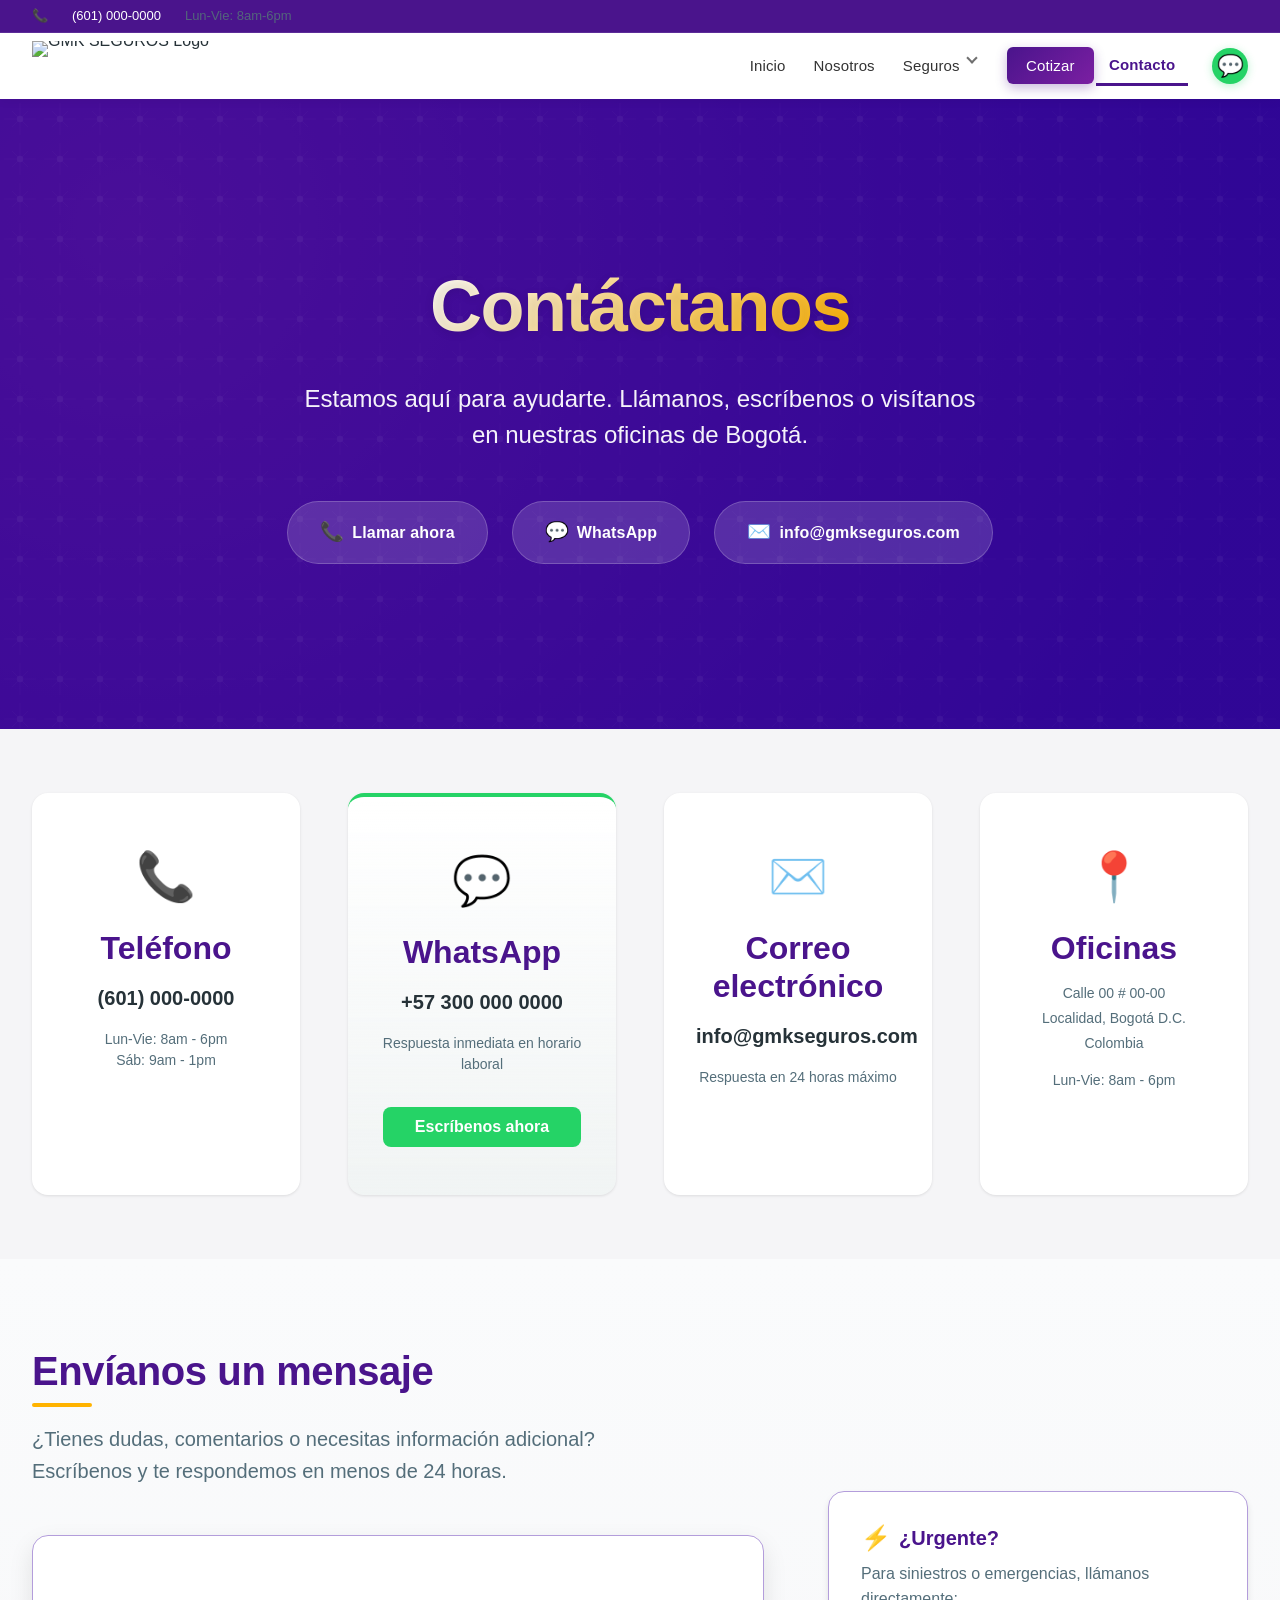
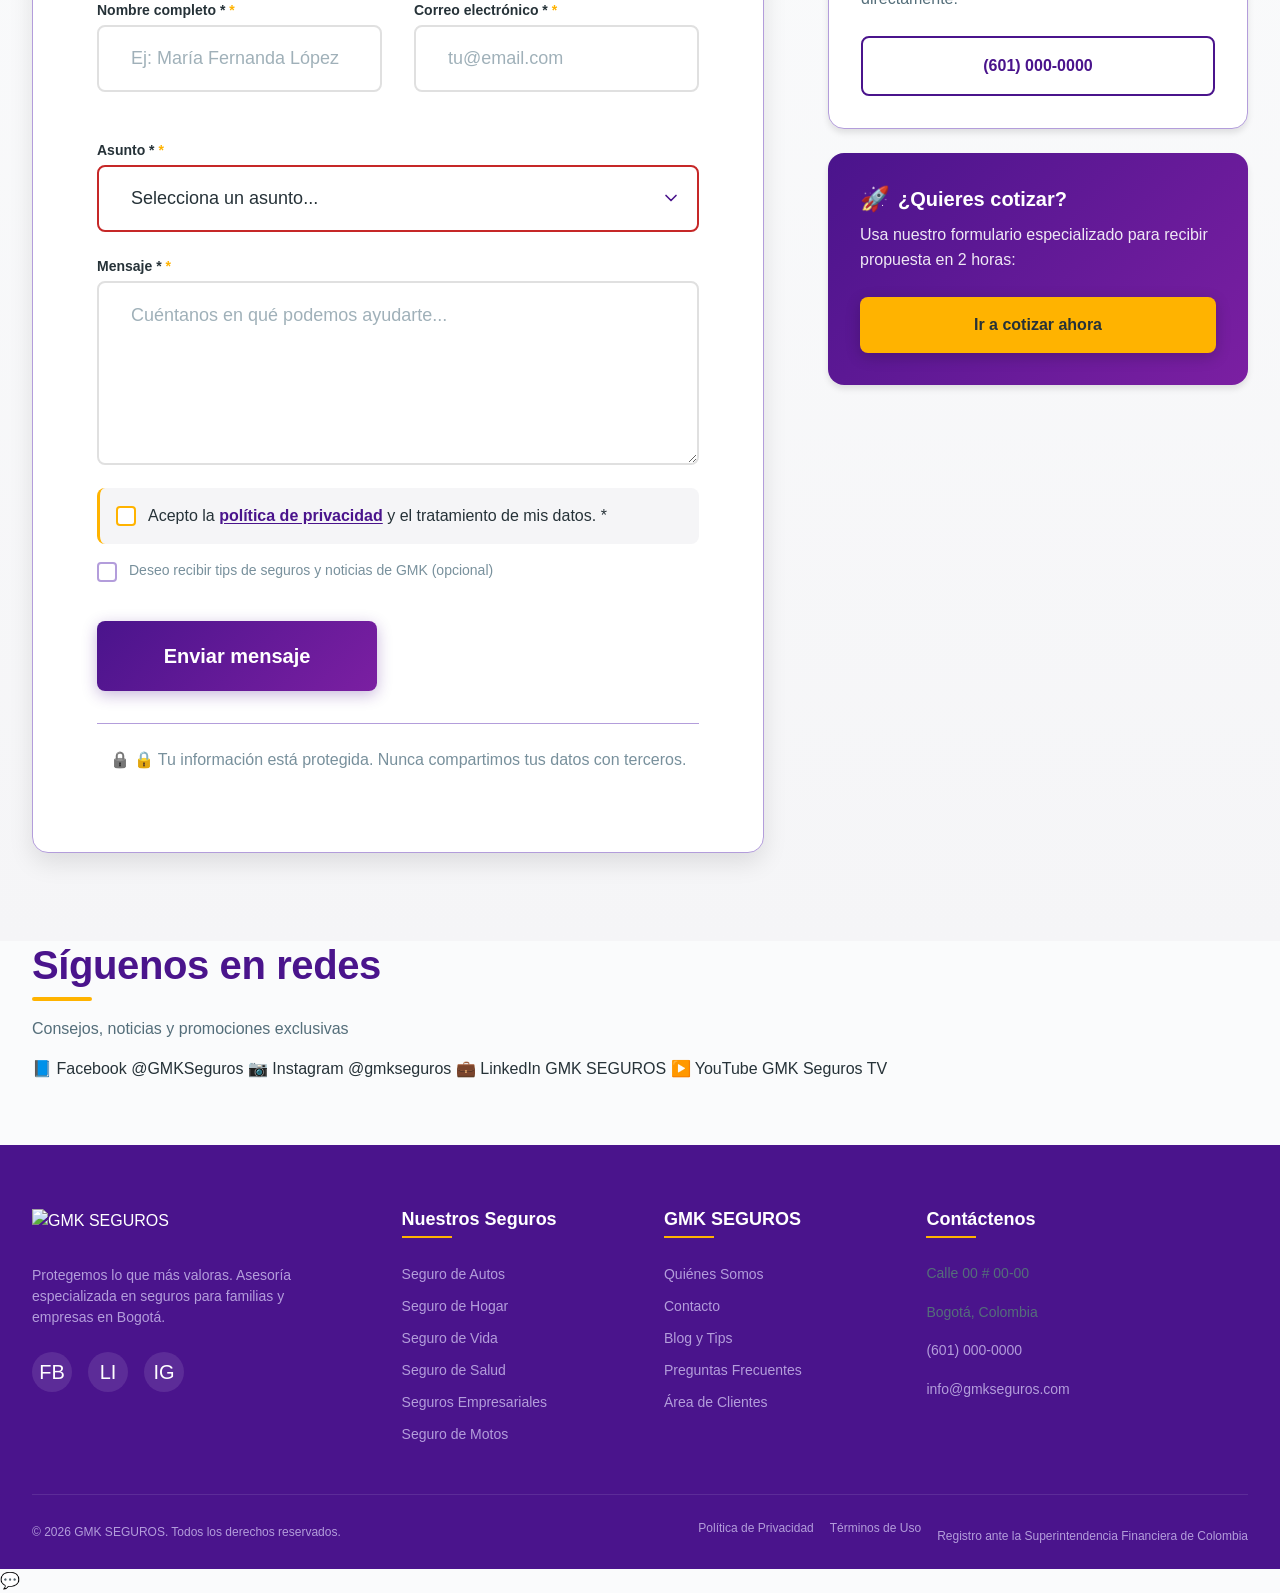
==== commit a56036e4: "Cotizar: Sección Formulario de contacto" ====
--- a/contacto.html
+++ b/contacto.html
@@ -171,35 +171,6 @@
             </div>
         </section>
 
-        <!-- SECCIÓN MAPA -->
-        <section class="mapa" aria-labelledby="mapa-title">
-            <div class="container">
-                <h2 id="mapa-title" class="section-title section-title--center">Encuéntranos en Bogotá</h2>
-
-                <div class="mapa__container">
-                    <!-- Placeholder para Google Maps - reemplazar con iframe real -->
-                    <iframe
-                        src="https://www.google.com/maps/embed?pb=!1m18!1m12!1m3!1d254508.39280650613!2d-74.24789380375003!3d4.648625943392127!2m3!1f0!2f0!3f0!3m2!1i1024!2i768!4f13.1!3m3!1m2!1s0x8e3f9bfd2da6cb29%3A0x988f3b2281e071c7!2sBogot%C3%A1%2C%20Colombia!5e0!3m2!1ses!2s!4v1234567890"
-                        width="100%" height="450" style="border:0;" allowfullscreen="" loading="lazy"
-                        referrerpolicy="no-referrer-when-downgrade" title="Ubicación de GMK SEGUROS en Bogotá"
-                        class="mapa__iframe" aria-label="Mapa mostrando la ubicación de nuestras oficinas en Bogotá">
-                    </iframe>
-
-                    <!-- Fallback/Overlay mientras carga -->
-                    <div class="mapa__fallback" aria-hidden="true">
-                        <p>Cargando mapa...</p>
-                    </div>
-                </div>
-
-                <div class="mapa__cta">
-                    <a href="https://maps.google.com/?q=Bogotá,Colombia" class="btn btn--secondary" target="_blank"
-                        rel="noopener noreferrer">
-                        <span aria-hidden="true">🗺️</span> Ver ruta en Google Maps
-                    </a>
-                </div>
-            </div>
-        </section>
-
         <!-- SECCIÓN FORMULARIO DE CONTACTO (continuación desde Paso 1) -->
         <section class="formulario-contacto" aria-labelledby="formulario-contacto-title">
             <div class="container">
--- a/css/contacto.css
+++ b/css/contacto.css
@@ -334,4 +334,1593 @@
         width: 100%;
         justify-content: center;
     }
-}+}
+/*
+Sección INFO DE CONTACTO
+*/
+/* SECCIÓN INFO DE CONTACTO - PASO 1: ESTRUCTURA BASE Y ESPACIADO */
+.info-contacto {
+    padding-top: var(--spacing-3xl);
+    padding-bottom: var(--spacing-3xl);
+    background-color: var(--color-background-light);
+}
+
+/* SECCIÓN INFO DE CONTACTO - PASO 2: GRID DE TARJETAS - LAYOUT PRINCIPAL */
+.info-contacto__grid {
+    display: grid;
+    grid-template-columns: 1fr;
+    gap: var(--spacing-xl);
+}
+
+/* SECCIÓN INFO DE CONTACTO - PASO 3: ESTILOS BASE DE LAS TARJETAS */
+.info-card {
+    background-color: var(--color-white);
+    border-radius: var(--border-radius-lg);
+    padding: var(--spacing-xl);
+    box-shadow: var(--box-shadow-sm);
+    transition: var(--transition-base);
+    text-align: center;
+    height: 100%;
+}
+
+/* SECCIÓN INFO DE CONTACTO - PASO 4: EFECTO HOVER PREMIUM PARA TARJETAS */
+.info-card:hover {
+    transform: translateY(-8px);
+    box-shadow: var(--box-shadow-lg);
+}
+
+/* SECCIÓN INFO DE CONTACTO - PASO 5: ESTILOS PARA ICONOS */
+.info-card__icon {
+    font-size: var(--font-size-4xl);
+    margin-bottom: var(--spacing-md);
+    color: var(--color-primary);
+    transition: var(--transition-base);
+}
+
+.info-card:hover .info-card__icon {
+    transform: scale(1.1);
+}
+
+/* SECCIÓN INFO DE CONTACTO - PASO 6: ESTILOS PARA TÍTULOS */
+.info-card__title {
+    font-family: var(--font-family-titles);
+    font-size: var(--font-size-xl);
+    font-weight: var(--font-weight-bold);
+    color: var(--color-primary);
+    margin-bottom: var(--spacing-md);
+}
+
+/* SECCIÓN INFO DE CONTACTO - PASO 7: ESTILOS PARA DATOS Y ENLACES */
+.info-card__dato {
+    margin-bottom: var(--spacing-sm);
+}
+
+.info-card__link {
+    font-size: var(--font-size-md);
+    font-weight: var(--font-weight-semibold);
+    color: var(--color-text-dark);
+    transition: var(--transition-fast);
+    text-decoration: none;
+}
+
+.info-card__link:hover {
+    color: var(--color-accent);
+    text-decoration: underline;
+    text-underline-offset: 4px;
+}
+
+/* SECCIÓN INFO DE CONTACTO - PASO 8: ESTILOS PARA HORARIO Y DIRECCIÓN */
+.info-card__horario,
+.info-card__address {
+    font-size: var(--font-size-sm);
+    color: var(--color-text-medium);
+    line-height: 1.5;
+    margin-top: var(--spacing-md);
+}
+
+.info-card__address {
+    font-style: normal;
+}
+
+.info-card__address p {
+    margin-bottom: var(--spacing-xs);
+}
+
+.info-card__address p:last-child {
+    margin-bottom: 0;
+}
+
+/* SECCIÓN INFO DE CONTACTO - PASO 9: ESTILOS ESPECÍFICOS PARA TARJETA DE WHATSAPP */
+.info-card--whatsapp {
+    border-top: 4px solid var(--color-whatsapp);
+    background: linear-gradient(to bottom, var(--color-white), rgba(37, 211, 102, 0.02));
+}
+
+/* SECCIÓN INFO DE CONTACTO - PASO 10: ESTILOS PARA BOTÓN DENTRO DE TARJETA */
+.btn--whatsapp {
+    display: inline-flex;
+    align-items: center;
+    justify-content: center;
+    gap: var(--spacing-sm);
+    padding: var(--spacing-sm) var(--spacing-xl);
+    background-color: var(--color-whatsapp);
+    color: var(--color-white);
+    border-radius: var(--border-radius-full);
+    font-weight: var(--font-weight-semibold);
+    font-size: var(--font-size-sm);
+    transition: var(--transition-base);
+    margin-top: var(--spacing-md);
+    text-decoration: none;
+}
+
+.btn--whatsapp:hover {
+    background-color: #128C7E;
+    transform: translateY(-2px);
+    box-shadow: var(--box-shadow-md);
+}
+
+.btn--whatsapp:active {
+    transform: translateY(0);
+}
+
+/* SECCIÓN INFO DE CONTACTO - PASO 11: RESPONSIVIDAD - AJUSTES POR BREAKPOINTS */
+/* Tablet */
+@media (min-width: 768px) {
+    .info-contacto__grid {
+        grid-template-columns: repeat(2, 1fr);
+        gap: var(--spacing-2xl);
+    }
+    
+    .info-card {
+        padding: var(--spacing-2xl);
+    }
+    
+    .info-card__title {
+        font-size: var(--font-size-2xl);
+    }
+    
+    .info-card__link {
+        font-size: var(--font-size-lg);
+    }
+}
+
+/* Desktop */
+@media (min-width: 1024px) {
+    .info-contacto__grid {
+        grid-template-columns: repeat(4, 1fr);
+    }
+    
+    .info-card {
+        padding: var(--spacing-2xl) var(--spacing-xl);
+    }
+}
+
+/* SECCIÓN INFO DE CONTACTO - PASO 12: ANIMACIONES Y DETALLES PREMIUM */
+@keyframes fadeInUp {
+    from {
+        opacity: 0;
+        transform: translateY(30px);
+    }
+    to {
+        opacity: 1;
+        transform: translateY(0);
+    }
+}
+
+.info-card {
+    animation: fadeInUp 0.6s ease-out forwards;
+    opacity: 0;
+}
+
+.info-card:nth-child(1) { animation-delay: 0.1s; }
+.info-card:nth-child(2) { animation-delay: 0.2s; }
+.info-card:nth-child(3) { animation-delay: 0.3s; }
+.info-card:nth-child(4) { animation-delay: 0.4s; }
+
+/* Efecto de brillo sutil en hover */
+.info-card {
+    position: relative;
+    overflow: hidden;
+}
+
+.info-card::after {
+    content: '';
+    position: absolute;
+    top: 0;
+    left: -100%;
+    width: 100%;
+    height: 100%;
+    background: linear-gradient(90deg, transparent, rgba(255, 255, 255, 0.3), transparent);
+    transition: left 0.6s ease;
+    pointer-events: none;
+}
+
+.info-card:hover::after {
+    left: 100%;
+}
+
+/* SECCIÓN INFO DE CONTACTO - PASO 13: ACCESIBILIDAD Y ESTADOS FOCUS */
+.info-card__link:focus-visible,
+.btn--whatsapp:focus-visible {
+    outline: 3px solid var(--color-accent);
+    outline-offset: 4px;
+    border-radius: var(--border-radius-sm);
+}
+
+.info-card:focus-within {
+    transform: translateY(-4px);
+    box-shadow: var(--box-shadow-md);
+}
+
+/* Mejorar contraste para textos sobre fondos claros */
+.info-card__horario,
+.info-card__address {
+    color: var(--color-text-medium);
+}
+
+/* Asegurar que el botón tenga contraste suficiente */
+.btn--whatsapp {
+    outline: none;
+}
+
+.btn--whatsapp:focus-visible {
+    outline: 3px solid var(--color-accent);
+    outline-offset: 2px;
+    background-color: #128C7E;
+}
+
+/* Skip link dentro de la sección si existe */
+.info-contacto .skip-link:focus {
+    top: auto;
+    bottom: 0;
+}
+
+/* =============================================
+   PASO 1: ESTRUCTURA GRID DEL LAYOUT
+   Formulario de Contacto - GMK Seguros
+   ============================================= */
+
+.formulario-contacto {
+    padding: var(--spacing-3xl) 0;
+}
+
+.formulario-contacto__grid {
+    display: grid;
+    grid-template-columns: 1fr;
+    gap: var(--spacing-xl);
+}
+
+/* Tablet y Desktop: Layout de 2 columnas */
+@media (min-width: 1024px) {
+    .formulario-contacto__grid {
+        grid-template-columns: 1fr 380px;
+        gap: var(--spacing-2xl);
+        align-items: start;
+    }
+}
+
+/* Desktop grande: Más espacio entre columnas */
+@media (min-width: 1280px) {
+    .formulario-contacto__grid {
+        grid-template-columns: 1fr 420px;
+        gap: var(--spacing-3xl);
+    }
+}
+
+/* =============================================
+   PASO 2: ESTILOS DE LA SECCIÓN Y TÍTULOS
+   Formulario de Contacto - GMK Seguros
+   ============================================= */
+
+.formulario-contacto {
+    padding: var(--spacing-3xl) 0;
+    background: linear-gradient(180deg, var(--color-background-main) 0%, var(--color-background-light) 100%);
+    position: relative;
+    overflow: hidden;
+}
+
+/* Decoración sutil de fondo */
+.formulario-contacto::before {
+    content: '';
+    position: absolute;
+    top: -50%;
+    right: -10%;
+    width: 600px;
+    height: 600px;
+    background: radial-gradient(circle, var(--color-primary-lighter) 0%, transparent 70%);
+    opacity: 0.3;
+    pointer-events: none;
+}
+
+.formulario-contacto__content {
+    position: relative;
+    z-index: 1;
+}
+
+.section-title {
+    font-family: var(--font-family-titles);
+    font-size: var(--font-size-2xl);
+    font-weight: var(--font-weight-bold);
+    color: var(--color-primary);
+    margin-bottom: var(--spacing-md);
+    position: relative;
+    display: inline-block;
+}
+
+/* Línea decorativa dorada debajo del título */
+.section-title::after {
+    content: '';
+    display: block;
+    width: 60px;
+    height: 4px;
+    background: var(--color-accent);
+    border-radius: var(--border-radius-full);
+    margin-top: var(--spacing-sm);
+}
+
+.formulario-contacto__intro {
+    font-size: var(--font-size-md);
+    color: var(--color-text-medium);
+    line-height: 1.6;
+    margin-bottom: var(--spacing-xl);
+    max-width: 600px;
+}
+
+/* Responsive: Ajustes en desktop */
+@media (min-width: 1024px) {
+    .section-title {
+        font-size: var(--font-size-3xl);
+    }
+    
+    .formulario-contacto__intro {
+        font-size: var(--font-size-lg);
+        margin-bottom: var(--spacing-2xl);
+    }
+}
+
+/* =============================================
+   PASO 3: ESTILOS DEL FORMULARIO BASE
+   Formulario de Contacto - GMK Seguros
+   ============================================= */
+
+.form-contacto {
+    background-color: var(--color-white);
+    border-radius: var(--border-radius-lg);
+    box-shadow: var(--box-shadow-lg);
+    padding: var(--spacing-xl);
+    border: 1px solid var(--color-primary-lighter);
+    position: relative;
+    transition: box-shadow var(--transition-base);
+}
+
+.form-contacto:hover {
+    box-shadow: 0 15px 35px rgba(74, 20, 140, 0.12);
+}
+
+/* Responsive: Más padding en desktop */
+@media (min-width: 768px) {
+    .form-contacto {
+        padding: var(--spacing-2xl);
+    }
+}
+
+@media (min-width: 1024px) {
+    .form-contacto {
+        padding: var(--spacing-2xl) var(--spacing-3xl);
+    }
+}
+
+/* =============================================
+   PASO 4: SISTEMA DE FILAS Y CAMPOS
+   Formulario de Contacto - GMK Seguros
+   ============================================= */
+
+.form-row {
+    display: grid;
+    grid-template-columns: 1fr;
+    gap: var(--spacing-md);
+    margin-bottom: var(--spacing-md);
+}
+
+.form-field {
+    margin-bottom: var(--spacing-lg);
+    position: relative;
+    transition: all var(--transition-base);
+}
+
+.form-field:last-child {
+    margin-bottom: 0;
+}
+
+/* Campos especiales */
+.form-field--textarea {
+    margin-bottom: var(--spacing-md);
+}
+
+.form-field--checkbox {
+    margin-bottom: var(--spacing-sm);
+    display: flex;
+    align-items: flex-start;
+}
+
+.form-field--legal {
+    background-color: var(--color-background-light);
+    padding: var(--spacing-md);
+    border-radius: var(--border-radius-md);
+    border-left: 3px solid var(--color-accent);
+    margin-bottom: var(--spacing-md);
+}
+
+/* Responsive: Dos columnas en tablet y desktop */
+@media (min-width: 768px) {
+    .form-row {
+        grid-template-columns: 1fr 1fr;
+        gap: var(--spacing-lg);
+    }
+}
+
+@media (min-width: 1024px) {
+    .form-row {
+        gap: var(--spacing-xl);
+    }
+}
+
+/* =============================================
+   PASO 5: LABELS Y INPUTS
+   Formulario de Contacto - GMK Seguros
+   ============================================= */
+
+/* Labels */
+.form-field__label {
+    display: block;
+    font-family: var(--font-family-body);
+    font-size: var(--font-size-sm);
+    font-weight: var(--font-weight-semibold);
+    color: var(--color-text-dark);
+    margin-bottom: var(--spacing-xs);
+    cursor: pointer;
+}
+
+/* Asterisco para campos requeridos */
+.form-field__label::after {
+    content: ' *';
+    color: var(--color-accent);
+    font-weight: var(--font-weight-bold);
+}
+
+/* Inputs, Select y Textarea base */
+.form-field__input,
+.form-field__select,
+.form-field__textarea {
+    width: 100%;
+    padding: var(--spacing-md) var(--spacing-lg);
+    font-family: var(--font-family-body);
+    font-size: var(--font-size-base);
+    color: var(--color-text-dark);
+    background-color: var(--color-white);
+    border: 2px solid #E0E0E0;
+    border-radius: var(--border-radius-md);
+    transition: all var(--transition-base);
+    outline: none;
+}
+
+/* Placeholder */
+.form-field__input::placeholder,
+.form-field__textarea::placeholder {
+    color: var(--color-text-light);
+    opacity: 0.7;
+}
+
+/* Estados hover */
+.form-field__input:hover,
+.form-field__select:hover,
+.form-field__textarea:hover {
+    border-color: var(--color-primary-lighter);
+}
+
+/* Estados focus */
+.form-field__input:focus,
+.form-field__select:focus,
+.form-field__textarea:focus {
+    border-color: var(--color-primary);
+    box-shadow: 0 0 0 4px rgba(74, 20, 140, 0.1);
+    background-color: var(--color-white);
+}
+
+/* Select personalizado */
+.form-field__select {
+    cursor: pointer;
+    appearance: none;
+    background-image: url("data:image/svg+xml,%3Csvg xmlns='http://www.w3.org/2000/svg' width='24' height='24' viewBox='0 0 24 24' fill='none' stroke='%234A148C' stroke-width='2' stroke-linecap='round' stroke-linejoin='round'%3E%3Cpolyline points='6 9 12 15 18 9'%3E%3C/polyline%3E%3C/svg%3E");
+    background-repeat: no-repeat;
+    background-position: right var(--spacing-md) center;
+    background-size: 20px;
+    padding-right: var(--spacing-3xl);
+}
+
+/* Textarea específico */
+.form-field__textarea {
+    resize: vertical;
+    min-height: 120px;
+    line-height: 1.6;
+}
+
+/* Responsive: Padding más generoso en desktop */
+@media (min-width: 1024px) {
+    .form-field__input,
+    .form-field__select,
+    .form-field__textarea {
+        padding: calc(var(--spacing-md) + 2px) var(--spacing-xl);
+    }
+}
+
+/* =============================================
+   PASO 6: ESTILOS ESPECÍFICOS POR TIPO DE CAMPO
+   Formulario de Contacto - GMK Seguros
+   ============================================= */
+
+/* ============================================
+   CHECKBOXES PERSONALIZADOS
+   ============================================ */
+
+.form-field__checkbox {
+    position: absolute;
+    opacity: 0;
+    width: 0;
+    height: 0;
+}
+
+.form-field__checkbox-label {
+    display: flex;
+    align-items: flex-start;
+    gap: var(--spacing-sm);
+    font-size: var(--font-size-sm);
+    color: var(--color-text-medium);
+    line-height: 1.5;
+    cursor: pointer;
+    position: relative;
+    padding-left: calc(24px + var(--spacing-sm));
+}
+
+/* Caja custom del checkbox */
+.form-field__checkbox-label::before {
+    content: '';
+    position: absolute;
+    left: 0;
+    top: 2px;
+    width: 20px;
+    height: 20px;
+    border: 2px solid var(--color-primary-lighter);
+    border-radius: var(--border-radius-sm);
+    background-color: var(--color-white);
+    transition: all var(--transition-fast);
+    flex-shrink: 0;
+}
+
+/* Check animado */
+.form-field__checkbox-label::after {
+    content: '';
+    position: absolute;
+    left: 6px;
+    top: 6px;
+    width: 10px;
+    height: 10px;
+    background-color: var(--color-primary);
+    border-radius: 2px;
+    transform: scale(0);
+    transition: transform var(--transition-fast);
+    flex-shrink: 0;
+}
+
+/* Checkbox checked */
+.form-field__checkbox:checked + .form-field__checkbox-label::before {
+    border-color: var(--color-primary);
+    background-color: var(--color-primary);
+}
+
+.form-field__checkbox:checked + .form-field__checkbox-label::after {
+    transform: scale(1);
+    background-color: var(--color-white);
+    width: 6px;
+    height: 10px;
+    border: solid var(--color-white);
+    border-width: 0 2px 2px 0;
+    border-radius: 0;
+    left: 7px;
+    top: 4px;
+    transform: rotate(45deg);
+}
+
+/* Checkbox focus visible */
+.form-field__checkbox:focus-visible + .form-field__checkbox-label::before {
+    outline: 3px solid var(--color-accent);
+    outline-offset: 2px;
+}
+
+/* Link dentro del label */
+.form-field__checkbox-label a {
+    color: var(--color-primary);
+    font-weight: var(--font-weight-semibold);
+    text-decoration: underline;
+    text-underline-offset: 2px;
+    transition: color var(--transition-fast);
+}
+
+.form-field__checkbox-label a:hover {
+    color: var(--color-primary-light);
+}
+
+/* Checkbox legal destacado */
+.form-field--legal .form-field__checkbox-label {
+    font-size: var(--font-size-base);
+    color: var(--color-text-dark);
+    font-weight: var(--font-weight-medium);
+}
+
+.form-field--legal .form-field__checkbox-label::before {
+    border-color: var(--color-accent);
+}
+
+/* Checkbox opcional (sin asterisco) */
+.form-field--checkbox:not(.form-field--legal) .form-field__checkbox-label {
+    color: var(--color-text-light);
+    font-weight: var(--font-weight-regular);
+}
+
+/* ============================================
+   ESTADOS DE VALIDACIÓN
+   ============================================ */
+
+.form-field__input:invalid:not(:placeholder-shown),
+.form-field__select:invalid:not(:placeholder-shown),
+.form-field__textarea:invalid:not(:placeholder-shown) {
+    border-color: var(--color-error);
+}
+
+.form-field__input:valid:not(:placeholder-shown),
+.form-field__select:valid:not(:placeholder-shown),
+.form-field__textarea:valid:not(:placeholder-shown) {
+    border-color: var(--color-success);
+}
+
+/* Deshabilitar estilos de validación en checkboxes */
+.form-field__checkbox:invalid {
+    border-color: transparent;
+}
+
+/* =============================================
+   PASO 7: BOTÓN DE ENVÍO (CTA PRINCIPAL)
+   Formulario de Contacto - GMK Seguros
+   ============================================= */
+
+/* ============================================
+   BOTONES BASE
+   ============================================ */
+
+.btn {
+    display: inline-flex;
+    align-items: center;
+    justify-content: center;
+    gap: var(--spacing-sm);
+    font-family: var(--font-family-titles);
+    font-weight: var(--font-weight-semibold);
+    font-size: var(--font-size-base);
+    text-align: center;
+    text-decoration: none;
+    border: none;
+    border-radius: var(--border-radius-md);
+    cursor: pointer;
+    transition: all var(--transition-base);
+    position: relative;
+    overflow: hidden;
+}
+
+/* Efecto ripple/shine */
+.btn::before {
+    content: '';
+    position: absolute;
+    top: 0;
+    left: -100%;
+    width: 100%;
+    height: 100%;
+    background: linear-gradient(
+        90deg,
+        transparent,
+        rgba(255, 255, 255, 0.3),
+        transparent
+    );
+    transition: left 0.5s ease;
+}
+
+.btn:hover::before {
+    left: 100%;
+}
+
+/* ============================================
+   BOTÓN PRIMARIO (ENVIAR)
+   ============================================ */
+
+.btn--primary {
+    background: linear-gradient(135deg, var(--color-primary) 0%, var(--color-primary-light) 100%);
+    color: var(--color-white);
+    box-shadow: 0 4px 15px rgba(74, 20, 140, 0.3);
+}
+
+.btn--primary:hover {
+    transform: translateY(-2px);
+    box-shadow: 0 8px 25px rgba(74, 20, 140, 0.4);
+    background: linear-gradient(135deg, var(--color-primary-light) 0%, var(--color-primary) 100%);
+}
+
+.btn--primary:active {
+    transform: translateY(0) scale(0.98);
+    box-shadow: 0 4px 15px rgba(74, 20, 140, 0.3);
+}
+
+/* ============================================
+   BOTÓN SECUNDARIO
+   ============================================ */
+
+.btn--secondary {
+    background-color: var(--color-white);
+    color: var(--color-primary);
+    border: 2px solid var(--color-primary);
+}
+
+.btn--secondary:hover {
+    background-color: var(--color-primary);
+    color: var(--color-white);
+    transform: translateY(-2px);
+}
+
+/* ============================================
+   VARIANTES DE TAMAÑO
+   ============================================ */
+
+.btn--large {
+    padding: var(--spacing-md) var(--spacing-xl);
+    font-size: var(--font-size-md);
+    min-height: 56px;
+}
+
+.btn--full {
+    width: 100%;
+    padding: var(--spacing-md) var(--spacing-lg);
+}
+
+/* ============================================
+   BOTÓN SUBMIT ESPECÍFICO
+   ============================================ */
+
+.btn--submit {
+    width: 100%;
+    margin-top: var(--spacing-md);
+}
+
+.btn__text {
+    display: inline-block;
+    transition: opacity var(--transition-fast);
+}
+
+/* Loader oculto por defecto */
+.btn__loader {
+    display: none;
+    align-items: center;
+    gap: var(--spacing-sm);
+    font-size: var(--font-size-base);
+}
+
+/* Estado enviando */
+.btn--submit.is-loading .btn__text {
+    display: none;
+}
+
+.btn--submit.is-loading .btn__loader {
+    display: inline-flex;
+}
+
+/* Animación del loader */
+.btn__loader::before {
+    content: '';
+    width: 20px;
+    height: 20px;
+    border: 3px solid rgba(255, 255, 255, 0.3);
+    border-top-color: var(--color-white);
+    border-radius: 50%;
+    animation: spin 1s linear infinite;
+}
+
+@keyframes spin {
+    to {
+        transform: rotate(360deg);
+    }
+}
+
+/* ============================================
+   ACCIONES DEL FORMULARIO
+   ============================================ */
+
+.formulario-contacto__actions {
+    margin-top: var(--spacing-lg);
+}
+
+/* Responsive: Botón más grande en desktop */
+@media (min-width: 768px) {
+    .btn--submit {
+        width: auto;
+        min-width: 280px;
+    }
+    
+    .formulario-contacto__actions {
+        display: flex;
+        justify-content: flex-start;
+    }
+}
+
+@media (min-width: 1024px) {
+    .btn--large {
+        padding: calc(var(--spacing-md) + 4px) calc(var(--spacing-xl) + var(--spacing-sm));
+        font-size: var(--font-size-lg);
+        min-height: 64px;
+    }
+}
+
+/* =============================================
+   PASO 8: SIDEBAR Y CAJAS DE INFORMACIÓN
+   Formulario de Contacto - GMK Seguros
+   ============================================= */
+
+/* ============================================
+   SIDEBAR CONTENEDOR
+   ============================================ */
+
+.formulario-contacto__sidebar {
+    display: flex;
+    flex-direction: column;
+    gap: var(--spacing-lg);
+    position: relative;
+}
+
+/* Sticky en desktop */
+@media (min-width: 1024px) {
+    .formulario-contacto__sidebar {
+        position: sticky;
+        top: calc(var(--spacing-3xl) + 80px);
+        height: fit-content;
+    }
+}
+
+/* ============================================
+   INFO BOX BASE
+   ============================================ */
+
+.info-box {
+    background-color: var(--color-white);
+    border-radius: var(--border-radius-lg);
+    padding: var(--spacing-xl);
+    border: 1px solid var(--color-primary-lighter);
+    box-shadow: var(--box-shadow-md);
+    transition: all var(--transition-base);
+}
+
+.info-box:hover {
+    transform: translateY(-4px);
+    box-shadow: var(--box-shadow-lg);
+}
+
+/* ============================================
+   INFO BOX HIGHLIGHT (Cotizar)
+   ============================================ */
+
+.info-box--highlight {
+    background: linear-gradient(135deg, var(--color-primary) 0%, var(--color-primary-light) 100%);
+    border: none;
+    color: var(--color-white);
+    position: relative;
+    overflow: hidden;
+}
+
+.info-box--highlight::before {
+    content: '';
+    position: absolute;
+    top: -50%;
+    right: -50%;
+    width: 200px;
+    height: 200px;
+    background: radial-gradient(circle, rgba(255, 179, 0, 0.3) 0%, transparent 70%);
+    border-radius: 50%;
+}
+
+.info-box--highlight .info-box__title {
+    color: var(--color-white);
+}
+
+.info-box--highlight .info-box__text {
+    color: rgba(255, 255, 255, 0.9);
+}
+
+.info-box--highlight .btn--primary {
+    background: var(--color-accent);
+    color: var(--color-text-dark);
+    box-shadow: 0 4px 15px rgba(0, 0, 0, 0.2);
+}
+
+.info-box--highlight .btn--primary:hover {
+    background: #FFC107;
+    transform: translateY(-2px);
+    box-shadow: 0 8px 25px rgba(0, 0, 0, 0.3);
+}
+
+/* ============================================
+   TIPOGRAFÍA INFO BOX
+   ============================================ */
+
+.info-box__title {
+    font-family: var(--font-family-titles);
+    font-size: var(--font-size-lg);
+    font-weight: var(--font-weight-bold);
+    color: var(--color-primary);
+    margin-bottom: var(--spacing-sm);
+    display: flex;
+    align-items: center;
+    gap: var(--spacing-sm);
+}
+
+/* Iconos decorativos para títulos */
+.info-box__title::before {
+    content: '⚡';
+    font-size: var(--font-size-xl);
+}
+
+.info-box--highlight .info-box__title::before {
+    content: '🚀';
+}
+
+.info-box__text {
+    font-size: var(--font-size-base);
+    color: var(--color-text-medium);
+    line-height: 1.6;
+    margin-bottom: var(--spacing-lg);
+}
+
+/* ============================================
+   BOTONES EN SIDEBAR
+   ============================================ */
+
+.info-box .btn {
+    width: 100%;
+    justify-content: center;
+}
+
+/* Responsive: Ajustes en móvil */
+@media (max-width: 1023px) {
+    .formulario-contacto__sidebar {
+        flex-direction: row;
+        flex-wrap: wrap;
+    }
+    
+    .info-box {
+        flex: 1;
+        min-width: 280px;
+    }
+}
+
+@media (max-width: 767px) {
+    .info-box {
+        min-width: 100%;
+    }
+    
+    .formulario-contacto__sidebar {
+        gap: var(--spacing-md);
+    }
+}
+
+/* =============================================
+   PASO 9: NOTA DE SEGURIDAD Y DETALLES FINALES
+   Formulario de Contacto - GMK Seguros
+   ============================================= */
+
+/* ============================================
+   NOTA DE SEGURIDAD
+   ============================================ */
+
+.formulario-contacto__nota {
+    text-align: center;
+    margin-top: var(--spacing-lg);
+    padding-top: var(--spacing-md);
+    border-top: 1px solid var(--color-primary-lighter);
+}
+
+.formulario-contacto__nota small {
+    font-size: var(--font-size-sm);
+    color: var(--color-text-light);
+    display: inline-flex;
+    align-items: center;
+    gap: var(--spacing-xs);
+    font-weight: var(--font-weight-medium);
+}
+
+/* Icono de candado personalizado */
+.formulario-contacto__nota small::before {
+    content: '🔒';
+    font-size: var(--font-size-base);
+    filter: grayscale(100%) brightness(0.7);
+}
+
+/* ============================================
+   DETALLES FINALES Y POLISH
+   ============================================ */
+
+/* Separador visual entre formulario y nota */
+.form-contacto > *:last-of-type:not(.formulario-contacto__nota) {
+    margin-bottom: var(--spacing-lg);
+}
+
+/* Ajuste de espaciado en el aside */
+.formulario-contacto__sidebar .info-box:last-child {
+    margin-bottom: 0;
+}
+
+/* Transición suave para todos los elementos interactivos */
+.form-contacto *,
+.formulario-contacto__sidebar * {
+    transition-timing-function: cubic-bezier(0.4, 0, 0.2, 1);
+}
+
+/* Efecto de focus mejorado para accesibilidad */
+.form-field__input:focus-visible,
+.form-field__select:focus-visible,
+.form-field__textarea:focus-visible {
+    outline: 3px solid var(--color-accent);
+    outline-offset: 2px;
+    border-color: var(--color-primary);
+}
+
+/* Placeholder con animación sutil */
+.form-field__input:focus::placeholder,
+.form-field__textarea:focus::placeholder {
+    opacity: 0.5;
+    transform: translateX(4px);
+    transition: all var(--transition-fast);
+}
+
+/* Responsive: Ajustes finales */
+@media (min-width: 1024px) {
+    .formulario-contacto__nota {
+        margin-top: var(--spacing-xl);
+        padding-top: var(--spacing-lg);
+    }
+    
+    .formulario-contacto__nota small {
+        font-size: var(--font-size-base);
+    }
+}
+
+/* =============================================
+   PASO 10: RESPONSIVE Y ACCESIBILIDAD
+   Formulario de Contacto - GMK Seguros
+   ============================================= */
+
+/* ============================================
+   BREAKPOINTS Y AJUSTES RESPONSIVE
+   ============================================ */
+
+/* Mobile First: Ajustes base */
+@media (max-width: 479px) {
+    .formulario-contacto {
+        padding: var(--spacing-xl) 0;
+    }
+    
+    .form-contacto {
+        padding: var(--spacing-lg);
+        border-radius: var(--border-radius-md);
+    }
+    
+    .section-title {
+        font-size: var(--font-size-xl);
+    }
+    
+    .section-title::after {
+        width: 40px;
+        height: 3px;
+    }
+    
+    .formulario-contacto__intro {
+        font-size: var(--font-size-base);
+    }
+    
+    .btn--large {
+        font-size: var(--font-size-base);
+        min-height: 52px;
+    }
+    
+    .info-box {
+        padding: var(--spacing-lg);
+    }
+    
+    .info-box__title {
+        font-size: var(--font-size-md);
+    }
+}
+
+/* Tablet: 768px - 1023px */
+@media (min-width: 768px) and (max-width: 1023px) {
+    .formulario-contacto__grid {
+        gap: var(--spacing-xl);
+    }
+    
+    .formulario-contacto__sidebar {
+        display: grid;
+        grid-template-columns: 1fr 1fr;
+        gap: var(--spacing-lg);
+    }
+    
+    .info-box {
+        height: 100%;
+        display: flex;
+        flex-direction: column;
+    }
+    
+    .info-box .btn {
+        margin-top: auto;
+    }
+}
+
+/* Desktop: 1024px - 1279px */
+@media (min-width: 1024px) {
+    .formulario-contacto {
+        padding: calc(var(--spacing-3xl) + var(--spacing-lg)) 0;
+    }
+    
+    .form-row {
+        margin-bottom: var(--spacing-lg);
+    }
+}
+
+/* Large Desktop: 1280px+ */
+@media (min-width: 1280px) {
+    .form-contacto {
+        padding: var(--spacing-3xl);
+    }
+    
+    .form-field__input,
+    .form-field__select,
+    .form-field__textarea {
+        font-size: var(--font-size-md);
+    }
+}
+
+/* ============================================
+   ACCESIBILIDAD (WCAG)
+   ============================================ */
+
+/* Respetar preferencias de movimiento reducido */
+@media (prefers-reduced-motion: reduce) {
+    .formulario-contacto *,
+    .form-contacto *,
+    .btn,
+    .info-box,
+    .form-field__input,
+    .form-field__select,
+    .form-field__textarea {
+        animation-duration: 0.01ms !important;
+        animation-iteration-count: 1 !important;
+        transition-duration: 0.01ms !important;
+    }
+    
+    .btn::before,
+    .formulario-contacto::before,
+    .info-box--highlight::before {
+        display: none;
+    }
+}
+
+/* Alto contraste */
+@media (prefers-contrast: high) {
+    .form-field__input,
+    .form-field__select,
+    .form-field__textarea {
+        border-width: 3px;
+    }
+    
+    .btn--primary {
+        border: 3px solid var(--color-white);
+    }
+    
+    .form-field__checkbox-label::before {
+        border-width: 3px;
+    }
+}
+
+/* Focus visible mejorado para teclado */
+.form-contacto *:focus-visible {
+    outline: 3px solid var(--color-accent);
+    outline-offset: 3px;
+}
+
+/* Skip link específico para formulario */
+.formulario-contacto .skip-link:focus {
+    top: var(--spacing-md);
+    left: var(--spacing-md);
+    z-index: calc(var(--z-index-toast) + 10);
+}
+
+/* Estados de error accesibles */
+.form-field__input[aria-invalid="true"],
+.form-field__select[aria-invalid="true"],
+.form-field__textarea[aria-invalid="true"] {
+    border-color: var(--color-error);
+    background-color: rgba(198, 40, 40, 0.05);
+}
+
+/* Mensaje de error */
+.form-field__error {
+    display: flex;
+    align-items: center;
+    gap: var(--spacing-xs);
+    font-size: var(--font-size-sm);
+    color: var(--color-error);
+    margin-top: var(--spacing-xs);
+}
+
+.form-field__error::before {
+    content: '⚠️';
+    font-size: var(--font-size-base);
+}
+
+/* Estados de éxito */
+.form-field__input[aria-invalid="false"],
+.form-field__select[aria-invalid="false"],
+.form-field__textarea[aria-invalid="false"] {
+    border-color: var(--color-success);
+}
+
+/* Descripción de campos para screen readers */
+.form-field__description {
+    font-size: var(--font-size-xs);
+    color: var(--color-text-light);
+    margin-top: var(--spacing-xs);
+    margin-bottom: 0;
+}
+
+/* Aria-live region para anuncios */
+.formulario-contacto__announce {
+    position: absolute;
+    left: -10000px;
+    width: 1px;
+    height: 1px;
+    overflow: hidden;
+}
+
+/* =============================================
+   PASO 11: MICRO-INTERACCIONES Y POLISH
+   Formulario de Contacto - GMK Seguros
+   ============================================= */
+
+/* ============================================
+   ANIMACIÓN DE ENTRADA DE LA SECCIÓN
+   ============================================ */
+
+.formulario-contacto {
+    opacity: 0;
+    transform: translateY(30px);
+    animation: fadeInUp 0.8s cubic-bezier(0.4, 0, 0.2, 1) forwards;
+}
+
+@keyframes fadeInUp {
+    to {
+        opacity: 1;
+        transform: translateY(0);
+    }
+}
+
+/* Stagger animation para elementos internos */
+.formulario-contacto__content > * {
+    opacity: 0;
+    transform: translateY(20px);
+    animation: fadeInUp 0.6s cubic-bezier(0.4, 0, 0.2, 1) forwards;
+}
+
+.formulario-contacto__content > *:nth-child(1) { animation-delay: 0.1s; }
+.formulario-contacto__content > *:nth-child(2) { animation-delay: 0.2s; }
+.formulario-contacto__content > *:nth-child(3) { animation-delay: 0.3s; }
+
+.formulario-contacto__sidebar {
+    opacity: 0;
+    transform: translateX(30px);
+    animation: fadeInRight 0.8s cubic-bezier(0.4, 0, 0.2, 1) 0.4s forwards;
+}
+
+@keyframes fadeInRight {
+    to {
+        opacity: 1;
+        transform: translateX(0);
+    }
+}
+
+/* ============================================
+   MICRO-INTERACCIONES EN CAMPOS
+   ============================================ */
+
+/* Iconos animados en inputs (opcional) */
+.form-field {
+    position: relative;
+}
+
+.form-field--with-icon .form-field__input {
+    padding-left: calc(var(--spacing-xl) + var(--spacing-lg));
+}
+
+.form-field__icon {
+    position: absolute;
+    left: var(--spacing-md);
+    top: 50%;
+    transform: translateY(-50%);
+    color: var(--color-text-light);
+    transition: all var(--transition-base);
+    pointer-events: none;
+}
+
+.form-field__input:focus ~ .form-field__icon,
+.form-field__input:not(:placeholder-shown) ~ .form-field__icon {
+    color: var(--color-primary);
+    transform: translateY(-50%) scale(1.1);
+}
+
+/* Efecto de flotación en labels (opcional futuro) */
+.form-field--floating .form-field__label {
+    position: absolute;
+    left: var(--spacing-lg);
+    top: 50%;
+    transform: translateY(-50%);
+    background-color: var(--color-white);
+    padding: 0 var(--spacing-xs);
+    transition: all var(--transition-base);
+    pointer-events: none;
+}
+
+.form-field--floating .form-field__input:focus ~ .form-field__label,
+.form-field--floating .form-field__input:not(:placeholder-shown) ~ .form-field__label {
+    top: 0;
+    font-size: var(--font-size-xs);
+    color: var(--color-primary);
+}
+
+/* ============================================
+   EFECTOS EN EL BOTÓN SUBMIT
+   ============================================ */
+
+.btn--submit {
+    position: relative;
+    overflow: hidden;
+}
+
+/* Efecto de onda al click */
+.btn--submit::after {
+    content: '';
+    position: absolute;
+    top: 50%;
+    left: 50%;
+    width: 0;
+    height: 0;
+    background: rgba(255, 255, 255, 0.4);
+    border-radius: 50%;
+    transform: translate(-50%, -50%);
+    transition: width 0.6s, height 0.6s;
+}
+
+.btn--submit:active::after {
+    width: 300px;
+    height: 300px;
+}
+
+/* Efecto de pulso sutil en hover */
+.btn--submit:hover {
+    animation: pulse 2s infinite;
+}
+
+@keyframes pulse {
+    0%, 100% {
+        box-shadow: 0 4px 15px rgba(74, 20, 140, 0.3);
+    }
+    50% {
+        box-shadow: 0 4px 25px rgba(74, 20, 140, 0.5);
+    }
+}
+
+/* Estado de éxito del botón */
+.btn--submit.is-success {
+    background: linear-gradient(135deg, var(--color-success) 0%, #4CAF50 100%);
+    pointer-events: none;
+}
+
+.btn--submit.is-success .btn__text::before {
+    content: '✓ ';
+    margin-right: var(--spacing-xs);
+    font-weight: var(--font-weight-bold);
+}
+
+/* ============================================
+   INTERACCIONES EN INFO BOXES
+   ============================================ */
+
+.info-box {
+    position: relative;
+    overflow: hidden;
+}
+
+/* Efecto de brillo en hover */
+.info-box::after {
+    content: '';
+    position: absolute;
+    top: -50%;
+    left: -50%;
+    width: 200%;
+    height: 200%;
+    background: linear-gradient(
+        to right,
+        transparent 0%,
+        rgba(255, 255, 255, 0.1) 50%,
+        transparent 100%
+    );
+    transform: rotate(30deg) translateX(-100%);
+    transition: transform 0.6s;
+}
+
+.info-box:hover::after {
+    transform: rotate(30deg) translateX(100%);
+}
+
+/* Efecto de escala sutil */
+.info-box:hover {
+    transform: translateY(-4px) scale(1.02);
+}
+
+/* ============================================
+   CHECKBOX ANIMADO
+   ============================================ */
+
+.form-field__checkbox-label::after {
+    transition: all 0.2s cubic-bezier(0.68, -0.55, 0.265, 1.55);
+}
+
+.form-field__checkbox:checked + .form-field__checkbox-label::after {
+    animation: checkBounce 0.4s cubic-bezier(0.68, -0.55, 0.265, 1.55);
+}
+
+@keyframes checkBounce {
+    0% {
+        transform: scale(0) rotate(45deg);
+    }
+    50% {
+        transform: scale(1.2) rotate(45deg);
+    }
+    100% {
+        transform: scale(1) rotate(45deg);
+    }
+}
+
+/* ============================================
+   EFECTO DE CARGA EN FORMULARIO
+   ============================================ */
+
+.form-contacto.is-loading {
+    position: relative;
+    pointer-events: none;
+}
+
+.form-contacto.is-loading::after {
+    content: '';
+    position: absolute;
+    top: 0;
+    left: 0;
+    right: 0;
+    bottom: 0;
+    background: rgba(255, 255, 255, 0.8);
+    backdrop-filter: blur(2px);
+    border-radius: var(--border-radius-lg);
+    z-index: 10;
+}
+
+.form-contacto.is-loading::before {
+    content: '';
+    position: absolute;
+    top: 50%;
+    left: 50%;
+    transform: translate(-50%, -50%);
+    width: 50px;
+    height: 50px;
+    border: 4px solid var(--color-primary-lighter);
+    border-top-color: var(--color-primary);
+    border-radius: 50%;
+    animation: spin 1s linear infinite;
+    z-index: 11;
+}
+
+/* ============================================
+   TOOLTIPS Y MENSAJES FLOTANTES
+   ============================================ */
+
+.form-field__tooltip {
+    position: absolute;
+    bottom: 100%;
+    left: 0;
+    background-color: var(--color-primary);
+    color: var(--color-white);
+    padding: var(--spacing-xs) var(--spacing-sm);
+    border-radius: var(--border-radius-sm);
+    font-size: var(--font-size-xs);
+    white-space: nowrap;
+    opacity: 0;
+    transform: translateY(10px);
+    transition: all var(--transition-fast);
+    pointer-events: none;
+    margin-bottom: var(--spacing-xs);
+}
+
+.form-field__tooltip::after {
+    content: '';
+    position: absolute;
+    top: 100%;
+    left: var(--spacing-md);
+    border: 6px solid transparent;
+    border-top-color: var(--color-primary);
+}
+
+.form-field__input:focus ~ .form-field__tooltip {
+    opacity: 1;
+    transform: translateY(0);
+}
+
+/* ============================================
+   EFECTO DE CONFETTI EN ÉXITO (CSS only)
+   ============================================ */
+
+.form-contacto.is-success {
+    animation: successPulse 0.6s ease;
+}
+
+@keyframes successPulse {
+    0% {
+        transform: scale(1);
+        box-shadow: var(--box-shadow-lg);
+    }
+    50% {
+        transform: scale(1.02);
+        box-shadow: 0 20px 60px rgba(46, 125, 50, 0.3);
+    }
+    100% {
+        transform: scale(1);
+        box-shadow: var(--box-shadow-lg);
+    }
+}
+
+/* ============================================
+   HOVER EFFECTS ADICIONALES
+   ============================================ */
+
+/* Sombra dinámica en el formulario */
+.form-contacto {
+    transition: transform var(--transition-base), box-shadow var(--transition-base);
+}
+
+.form-contacto:hover {
+    transform: translateY(-2px);
+}
+
+/* Efecto de borde brillante en focus del formulario */
+.form-contacto:focus-within {
+    border-color: var(--color-primary-light);
+    box-shadow: 0 0 0 4px rgba(74, 20, 140, 0.1), var(--box-shadow-lg);
+}
+
+/* Transición suave para el aside en scroll */
+@media (min-width: 1024px) {
+    .formulario-contacto__sidebar {
+        transition: top var(--transition-base);
+    }
+}
+
+/* ============================================
+   FIN DEL PASO 11 - CSS COMPLETO
+   ============================================= */
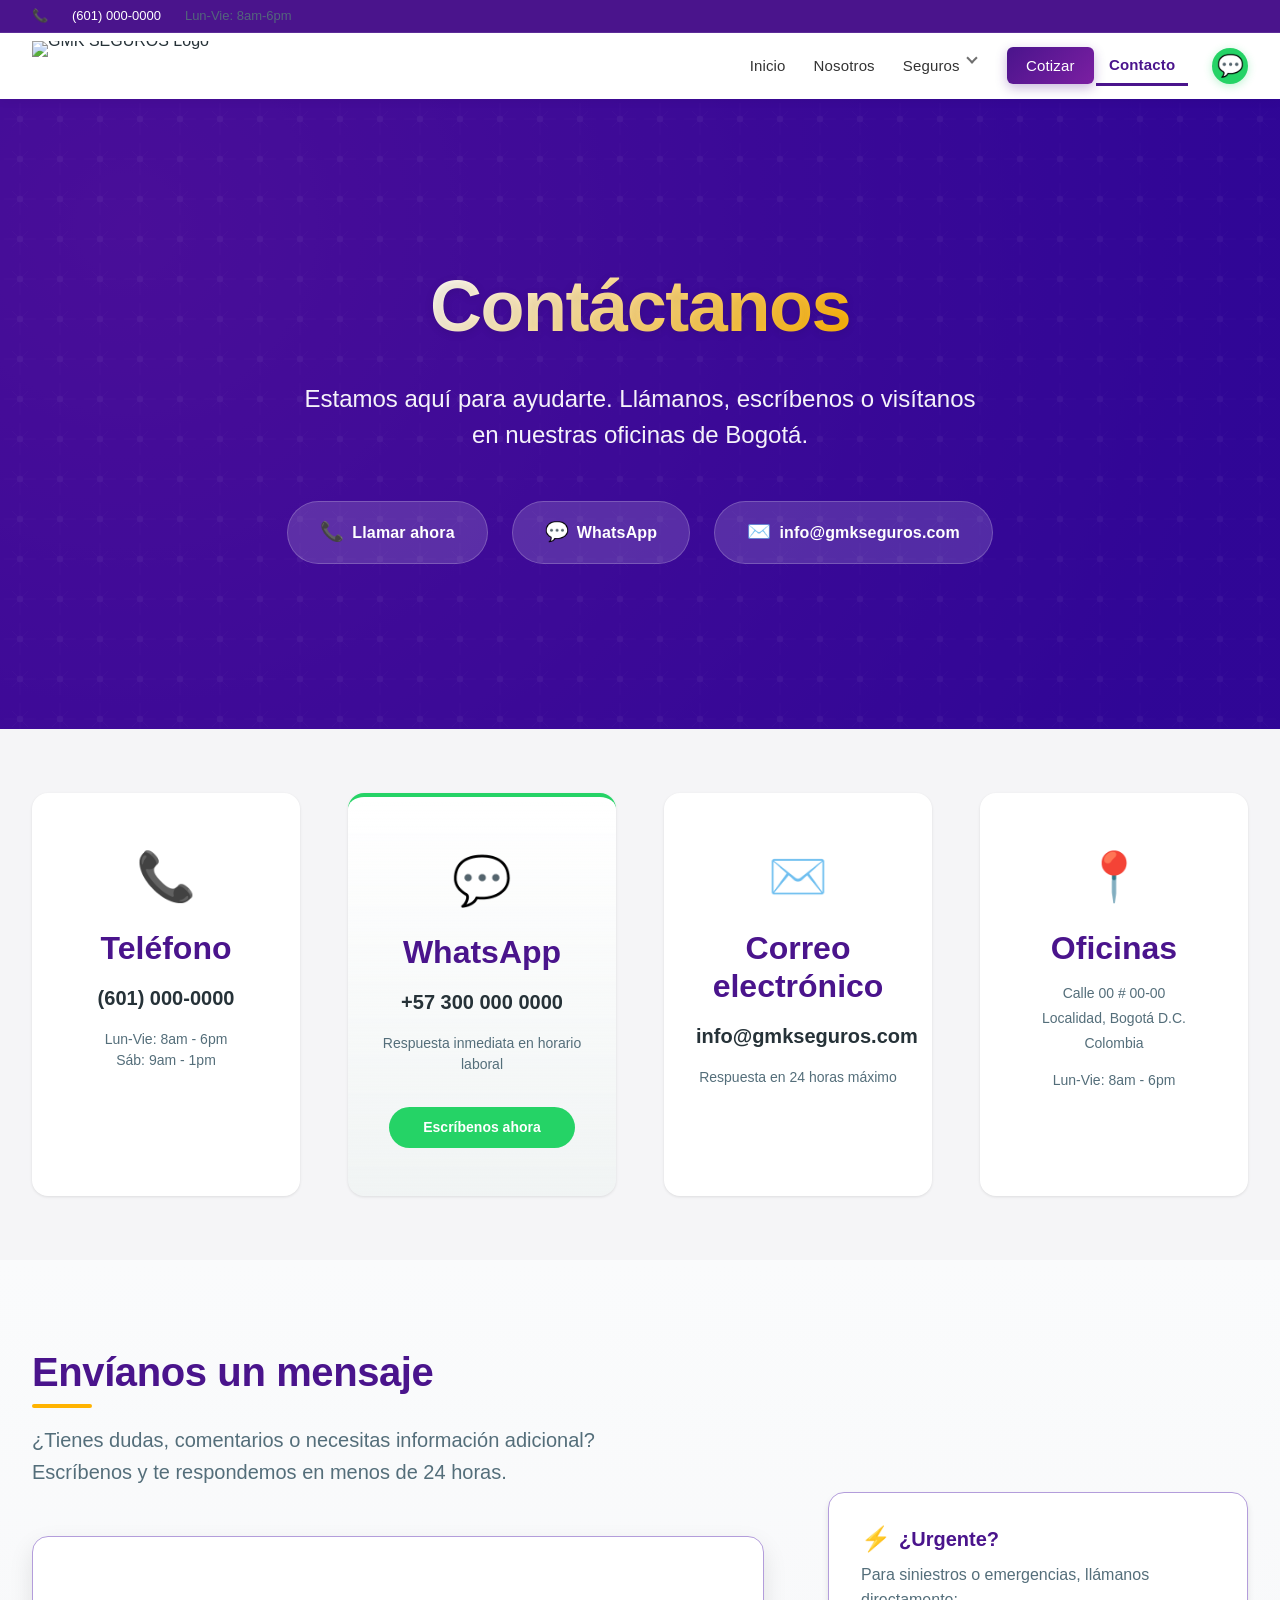
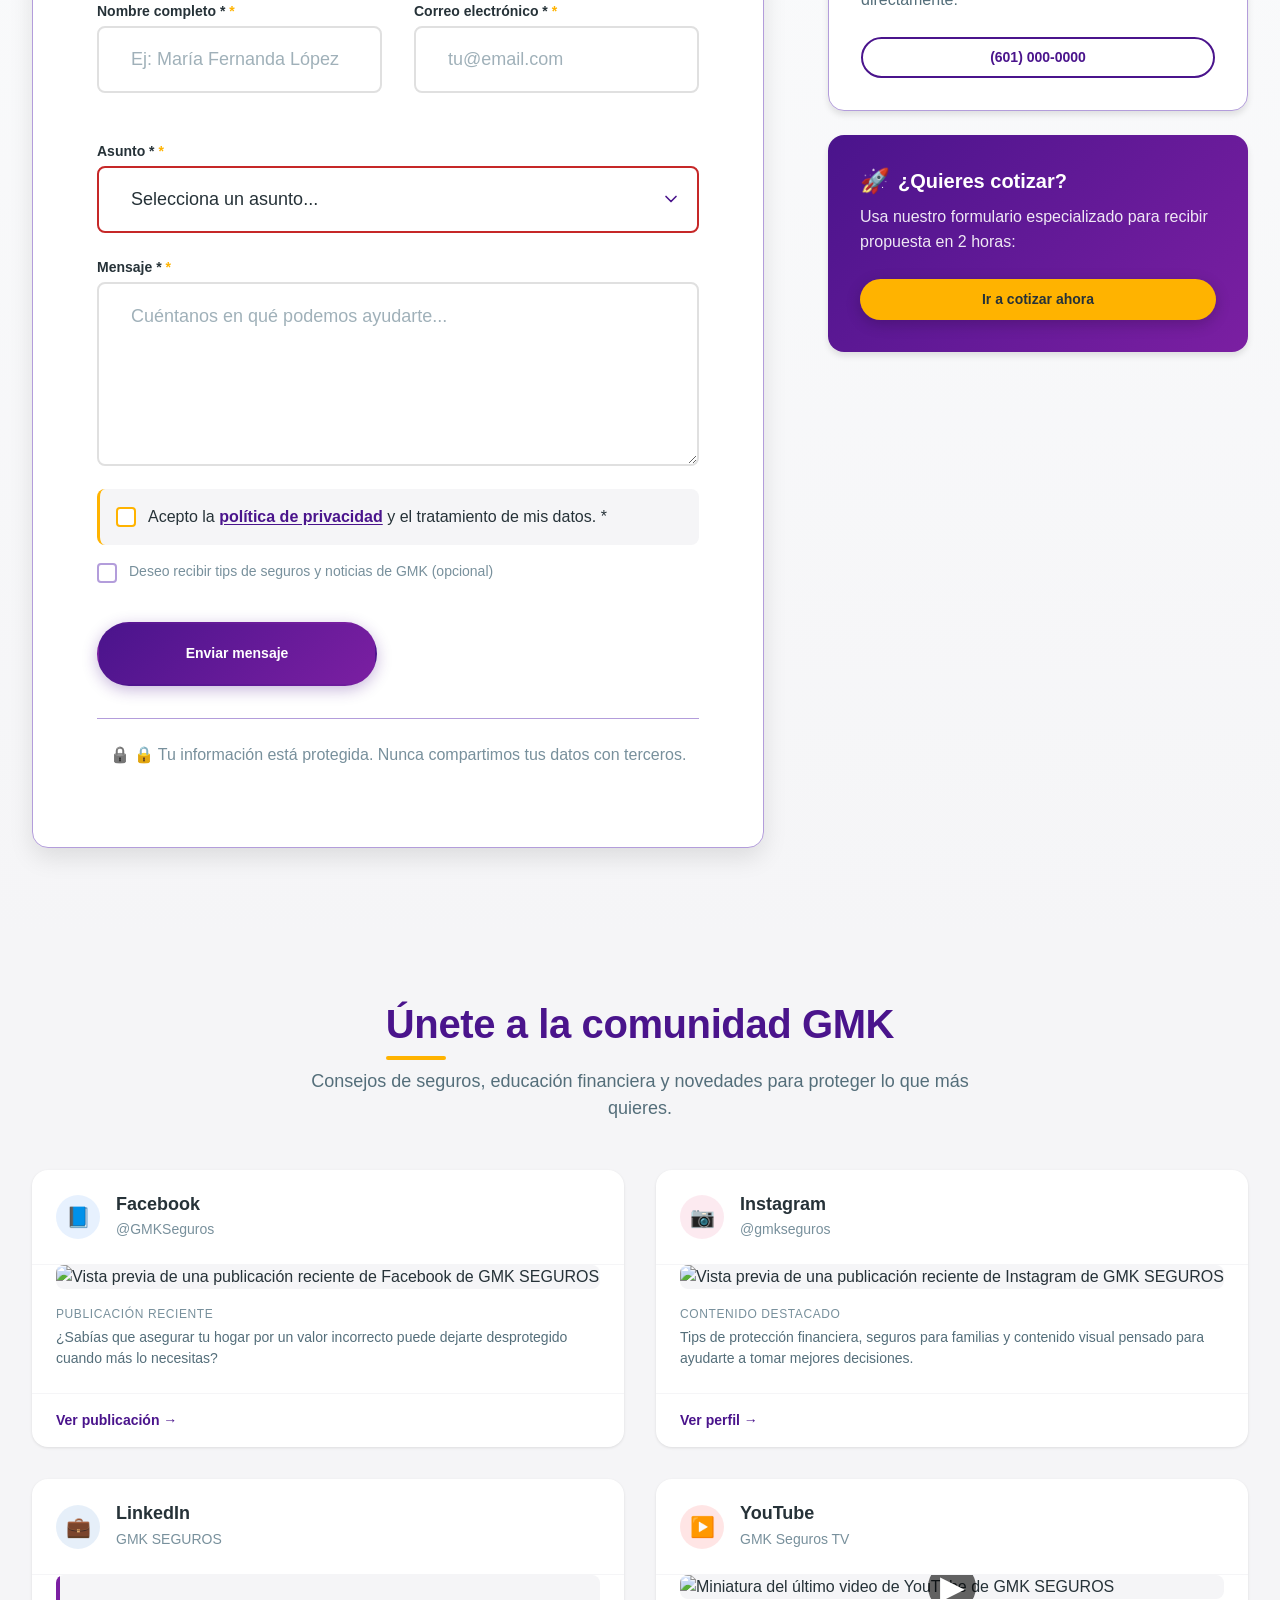
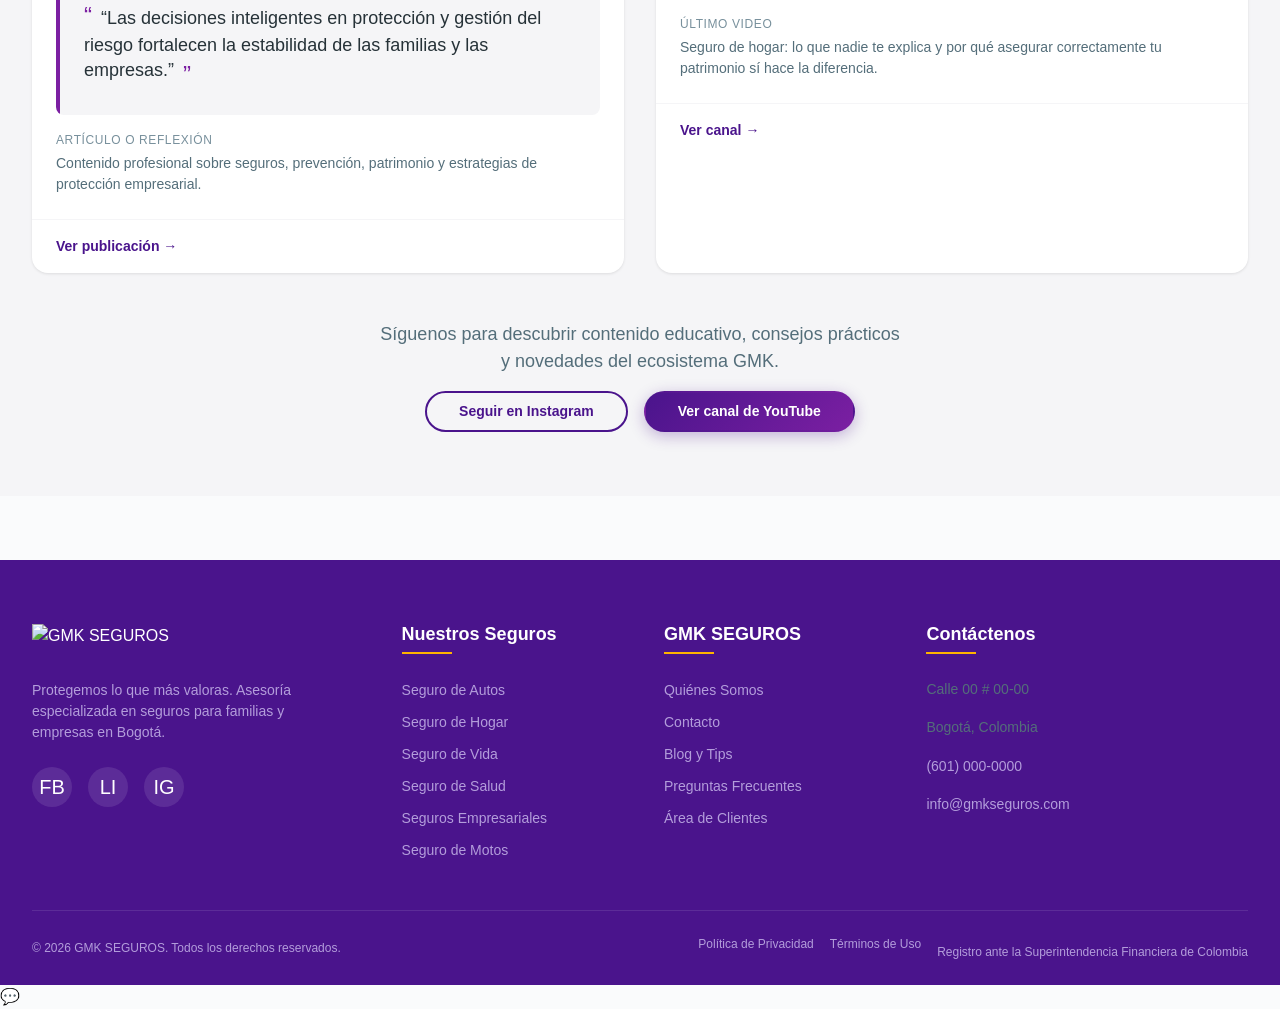
==== commit 5dd1f21d: "Contacto: Sección Redes Sociales" ====
--- a/contacto.html
+++ b/contacto.html
@@ -265,42 +265,150 @@
             </div>
         </section>
 
-        <!-- SECCIÓN REDES SOCIALES -->
-        <section class="redes-sociales" aria-labelledby="redes-title">
+        <!-- SECCIÓN REDES SOCIALES CON PREVIEW -->
+        <section class="redes-sociales-preview" aria-labelledby="redes-title">
             <div class="container">
                 <header class="section-header section-header--compact">
-                    <h2 id="redes-title" class="section-title">Síguenos en redes</h2>
-                    <p class="section-subtitle">Consejos, noticias y promociones exclusivas</p>
+                    <h2 id="redes-title" class="section-title">Únete a la comunidad GMK</h2>
+                    <p class="section-subtitle">
+                        Consejos de seguros, educación financiera y novedades para proteger lo que más quieres.
+                    </p>
                 </header>
 
-                <div class="redes-sociales__grid" role="list" aria-label="Redes sociales de GMK SEGUROS">
-                    <a href="#" class="red-card red-card--facebook" role="listitem" target="_blank"
-                        rel="noopener noreferrer" aria-label="Facebook de GMK SEGUROS">
-                        <span class="red-card__icon" aria-hidden="true">📘</span>
-                        <span class="red-card__nombre">Facebook</span>
-                        <span class="red-card__handle">@GMKSeguros</span>
-                    </a>
-
-                    <a href="#" class="red-card red-card--instagram" role="listitem" target="_blank"
-                        rel="noopener noreferrer" aria-label="Instagram de GMK SEGUROS">
-                        <span class="red-card__icon" aria-hidden="true">📷</span>
-                        <span class="red-card__nombre">Instagram</span>
-                        <span class="red-card__handle">@gmkseguros</span>
-                    </a>
-
-                    <a href="#" class="red-card red-card--linkedin" role="listitem" target="_blank"
-                        rel="noopener noreferrer" aria-label="LinkedIn de GMK SEGUROS">
-                        <span class="red-card__icon" aria-hidden="true">💼</span>
-                        <span class="red-card__nombre">LinkedIn</span>
-                        <span class="red-card__handle">GMK SEGUROS</span>
-                    </a>
-
-                    <a href="#" class="red-card red-card--youtube" role="listitem" target="_blank"
-                        rel="noopener noreferrer" aria-label="YouTube de GMK SEGUROS">
-                        <span class="red-card__icon" aria-hidden="true">▶️</span>
-                        <span class="red-card__nombre">YouTube</span>
-                        <span class="red-card__handle">GMK Seguros TV</span>
-                    </a>
+                <div class="redes-sociales-preview__grid" role="list"
+                    aria-label="Redes sociales de GMK SEGUROS con vista previa de contenido">
+
+                    <article class="red-preview-card red-preview-card--facebook" role="listitem">
+                        <a href="#" class="red-preview-card__link" target="_blank" rel="noopener noreferrer"
+                            aria-label="Ir al Facebook de GMK SEGUROS">
+                            <div class="red-preview-card__header">
+                                <div class="red-preview-card__icon" aria-hidden="true">📘</div>
+                                <div class="red-preview-card__meta">
+                                    <h3 class="red-preview-card__nombre">Facebook</h3>
+                                    <p class="red-preview-card__handle">@GMKSeguros</p>
+                                </div>
+                            </div>
+
+                            <div class="red-preview-card__content">
+                                <div class="red-preview-card__media">
+                                    <img src="https://via.placeholder.com/600x340"
+                                        alt="Vista previa de una publicación reciente de Facebook de GMK SEGUROS">
+                                </div>
+                                <div class="red-preview-card__text">
+                                    <p class="red-preview-card__label">Publicación reciente</p>
+                                    <p class="red-preview-card__description">
+                                        ¿Sabías que asegurar tu hogar por un valor incorrecto puede dejarte desprotegido
+                                        cuando más lo necesitas?
+                                    </p>
+                                </div>
+                            </div>
+
+                            <span class="red-preview-card__cta">Ver publicación →</span>
+                        </a>
+                    </article>
+
+                    <article class="red-preview-card red-preview-card--instagram" role="listitem">
+                        <a href="#" class="red-preview-card__link" target="_blank" rel="noopener noreferrer"
+                            aria-label="Ir al Instagram de GMK SEGUROS">
+                            <div class="red-preview-card__header">
+                                <div class="red-preview-card__icon" aria-hidden="true">📷</div>
+                                <div class="red-preview-card__meta">
+                                    <h3 class="red-preview-card__nombre">Instagram</h3>
+                                    <p class="red-preview-card__handle">@gmkseguros</p>
+                                </div>
+                            </div>
+
+                            <div class="red-preview-card__content">
+                                <div class="red-preview-card__media">
+                                    <img src="https://via.placeholder.com/600x600"
+                                        alt="Vista previa de una publicación reciente de Instagram de GMK SEGUROS">
+                                </div>
+                                <div class="red-preview-card__text">
+                                    <p class="red-preview-card__label">Contenido destacado</p>
+                                    <p class="red-preview-card__description">
+                                        Tips de protección financiera, seguros para familias y contenido visual pensado
+                                        para ayudarte a tomar mejores decisiones.
+                                    </p>
+                                </div>
+                            </div>
+
+                            <span class="red-preview-card__cta">Ver perfil →</span>
+                        </a>
+                    </article>
+
+                    <article class="red-preview-card red-preview-card--linkedin" role="listitem">
+                        <a href="#" class="red-preview-card__link" target="_blank" rel="noopener noreferrer"
+                            aria-label="Ir al LinkedIn de GMK SEGUROS">
+                            <div class="red-preview-card__header">
+                                <div class="red-preview-card__icon" aria-hidden="true">💼</div>
+                                <div class="red-preview-card__meta">
+                                    <h3 class="red-preview-card__nombre">LinkedIn</h3>
+                                    <p class="red-preview-card__handle">GMK SEGUROS</p>
+                                </div>
+                            </div>
+
+                            <div class="red-preview-card__content">
+                                <div class="red-preview-card__media red-preview-card__media--text">
+                                    <blockquote class="red-preview-card__quote">
+                                        “Las decisiones inteligentes en protección y gestión del riesgo fortalecen la
+                                        estabilidad de las familias y las empresas.”
+                                    </blockquote>
+                                </div>
+                                <div class="red-preview-card__text">
+                                    <p class="red-preview-card__label">Artículo o reflexión</p>
+                                    <p class="red-preview-card__description">
+                                        Contenido profesional sobre seguros, prevención, patrimonio y estrategias de
+                                        protección empresarial.
+                                    </p>
+                                </div>
+                            </div>
+
+                            <span class="red-preview-card__cta">Ver publicación →</span>
+                        </a>
+                    </article>
+
+                    <article class="red-preview-card red-preview-card--youtube" role="listitem">
+                        <a href="#" class="red-preview-card__link" target="_blank" rel="noopener noreferrer"
+                            aria-label="Ir al YouTube de GMK SEGUROS">
+                            <div class="red-preview-card__header">
+                                <div class="red-preview-card__icon" aria-hidden="true">▶️</div>
+                                <div class="red-preview-card__meta">
+                                    <h3 class="red-preview-card__nombre">YouTube</h3>
+                                    <p class="red-preview-card__handle">GMK Seguros TV</p>
+                                </div>
+                            </div>
+
+                            <div class="red-preview-card__content">
+                                <div class="red-preview-card__media red-preview-card__media--video">
+                                    <img src="https://via.placeholder.com/600x340"
+                                        alt="Miniatura del último video de YouTube de GMK SEGUROS">
+                                    <span class="red-preview-card__play" aria-hidden="true">▶</span>
+                                </div>
+                                <div class="red-preview-card__text">
+                                    <p class="red-preview-card__label">Último video</p>
+                                    <p class="red-preview-card__description">
+                                        Seguro de hogar: lo que nadie te explica y por qué asegurar correctamente tu
+                                        patrimonio sí hace la diferencia.
+                                    </p>
+                                </div>
+                            </div>
+
+                            <span class="red-preview-card__cta">Ver canal →</span>
+                        </a>
+                    </article>
+
+                </div>
+
+                <div class="redes-sociales-preview__footer">
+                    <p class="redes-sociales-preview__footer-text">
+                        Síguenos para descubrir contenido educativo, consejos prácticos y novedades del ecosistema GMK.
+                    </p>
+                    <div class="redes-sociales-preview__actions">
+                        <a href="#" class="btn btn--secondary" target="_blank" rel="noopener noreferrer">Seguir en
+                            Instagram</a>
+                        <a href="#" class="btn btn--primary" target="_blank" rel="noopener noreferrer">Ver canal de
+                            YouTube</a>
+                    </div>
                 </div>
             </div>
         </section>
--- a/css/contacto.css
+++ b/css/contacto.css
@@ -1923,4 +1923,394 @@
 
 /* ============================================
    FIN DEL PASO 11 - CSS COMPLETO
-   ============================================= */+   ============================================= */
+
+   /* ---------------------------------------------
+   SECCIÓN REDES SOCIALES PREVIEW
+--------------------------------------------- */
+
+.redes-sociales-preview {
+    padding: var(--spacing-3xl) 0;
+    background-color: var(--color-background-light);
+}
+
+.redes-sociales-preview .container {
+    position: relative;
+}
+
+/* ---------------------------------------------
+   ENCABEZADO DE LA SECCIÓN
+--------------------------------------------- */
+
+.redes-sociales-preview .section-header {
+    text-align: center;
+    max-width: 720px;
+    margin: 0 auto var(--spacing-2xl);
+}
+
+.redes-sociales-preview .section-title {
+    margin-bottom: var(--spacing-sm);
+}
+
+.redes-sociales-preview .section-subtitle {
+    font-size: var(--font-size-md);
+    color: var(--color-text-medium);
+}
+
+/* ---------------------------------------------
+   GRID PRINCIPAL DE TARJETAS
+--------------------------------------------- */
+
+.redes-sociales-preview__grid {
+    display: grid;
+    grid-template-columns: repeat(2, 1fr);
+    gap: var(--spacing-xl);
+}
+
+/* ---------------------------------------------
+   TARJETA BASE
+--------------------------------------------- */
+
+.red-preview-card {
+    background-color: var(--color-white);
+    border-radius: var(--border-radius-lg);
+    box-shadow: var(--box-shadow-sm);
+    overflow: hidden;
+    transition: transform var(--transition-base), box-shadow var(--transition-base);
+    position: relative;
+}
+
+/* ---------------------------------------------
+   ENLACE QUE ENVUELVE TODA LA TARJETA
+--------------------------------------------- */
+
+.red-preview-card__link {
+    display: block;
+    height: 100%;
+    color: inherit;
+    text-decoration: none;
+}
+
+/* ---------------------------------------------
+   ICONO DE RED SOCIAL
+--------------------------------------------- */
+
+.red-preview-card__icon {
+    width: 44px;
+    height: 44px;
+    border-radius: var(--border-radius-full);
+    background-color: var(--color-primary-lighter);
+    display: flex;
+    align-items: center;
+    justify-content: center;
+    font-size: var(--font-size-lg);
+    flex-shrink: 0;
+}
+
+/* ---------------------------------------------
+   NOMBRE DE LA RED Y HANDLE
+--------------------------------------------- */
+
+.red-preview-card__nombre {
+    font-size: var(--font-size-md);
+    font-weight: var(--font-weight-semibold);
+    margin: 0;
+    color: var(--color-text-dark);
+}
+
+.red-preview-card__handle {
+    font-size: var(--font-size-sm);
+    color: var(--color-text-light);
+    margin: 0;
+}
+
+/* ---------------------------------------------
+   CONTENEDOR DEL PREVIEW (MEDIA + TEXTO)
+--------------------------------------------- */
+
+.red-preview-card__content {
+    display: flex;
+    flex-direction: column;
+    gap: var(--spacing-md);
+    padding: 0 var(--spacing-lg) var(--spacing-lg);
+}
+
+/* ---------------------------------------------
+   CONTENEDOR DE MEDIA (IMAGEN / VIDEO)
+--------------------------------------------- */
+
+.red-preview-card__media {
+    width: 100%;
+    border-radius: var(--border-radius-md);
+    overflow: hidden;
+    background-color: var(--color-background-light);
+    position: relative;
+}
+
+/* ---------------------------------------------
+   IMÁGENES DE PREVIEW
+--------------------------------------------- */
+
+.red-preview-card__media img {
+    width: 100%;
+    height: auto;
+    display: block;
+    object-fit: cover;
+}
+
+/* ---------------------------------------------
+   ESTILO PARA TARJETA DE VIDEO (YOUTUBE)
+--------------------------------------------- */
+
+.red-preview-card__media--video {
+    position: relative;
+}
+
+.red-preview-card__play {
+    position: absolute;
+    top: 50%;
+    left: 50%;
+    transform: translate(-50%, -50%);
+    font-size: var(--font-size-2xl);
+    color: var(--color-white);
+    background-color: rgba(0, 0, 0, 0.6);
+    border-radius: var(--border-radius-full);
+    width: 48px;
+    height: 48px;
+    display: flex;
+    align-items: center;
+    justify-content: center;
+}
+
+/* ---------------------------------------------
+   BLOQUE DE TEXTO DEL PREVIEW
+--------------------------------------------- */
+
+.red-preview-card__text {
+    display: flex;
+    flex-direction: column;
+    gap: var(--spacing-xs);
+}
+
+.red-preview-card__label {
+    font-size: var(--font-size-xs);
+    font-weight: var(--font-weight-medium);
+    text-transform: uppercase;
+    letter-spacing: 0.05em;
+    color: var(--color-text-light);
+    margin: 0;
+}
+
+.red-preview-card__description {
+    font-size: var(--font-size-sm);
+    color: var(--color-text-medium);
+    margin: 0;
+}
+
+/* ---------------------------------------------
+   CTA DE LA TARJETA
+--------------------------------------------- */
+
+.red-preview-card__cta {
+    display: block;
+    padding: var(--spacing-md) var(--spacing-lg);
+    font-size: var(--font-size-sm);
+    font-weight: var(--font-weight-semibold);
+    color: var(--color-primary);
+    border-top: 1px solid var(--color-background-light);
+    transition: color var(--transition-base), background-color var(--transition-base);
+}
+
+/* ---------------------------------------------
+   ANIMACIÓN HOVER DE TARJETAS
+--------------------------------------------- */
+
+.red-preview-card:hover {
+    transform: translateY(-4px);
+    box-shadow: var(--box-shadow-lg);
+}
+
+.red-preview-card:hover .red-preview-card__cta {
+    color: var(--color-accent);
+}
+
+/* ---------------------------------------------
+   VARIACIONES VISUALES POR RED SOCIAL
+--------------------------------------------- */
+
+.red-preview-card--facebook .red-preview-card__icon {
+    background-color: rgba(24, 119, 242, 0.1);
+}
+
+.red-preview-card--instagram .red-preview-card__icon {
+    background-color: rgba(225, 48, 108, 0.1);
+}
+
+.red-preview-card--linkedin .red-preview-card__icon {
+    background-color: rgba(10, 102, 194, 0.1);
+}
+
+.red-preview-card--youtube .red-preview-card__icon {
+    background-color: rgba(255, 0, 0, 0.1);
+}
+
+/* ---------------------------------------------
+   FOOTER DE LA SECCIÓN REDES
+--------------------------------------------- */
+
+.redes-sociales-preview__footer {
+    text-align: center;
+    margin-top: var(--spacing-2xl);
+    display: flex;
+    flex-direction: column;
+    align-items: center;
+    gap: var(--spacing-md);
+}
+
+.redes-sociales-preview__footer-text {
+    max-width: 520px;
+    margin: 0 auto;
+    font-size: var(--font-size-md);
+    color: var(--color-text-medium);
+}
+
+/* ---------------------------------------------
+   BOTONES DEL FOOTER
+--------------------------------------------- */
+
+.redes-sociales-preview__actions {
+    display: flex;
+    gap: var(--spacing-md);
+    justify-content: center;
+    flex-wrap: wrap;
+}
+
+/* ---------------------------------------------
+   RESPONSIVE - GRID EN MÓVIL
+--------------------------------------------- */
+
+@media (max-width: 768px) {
+    .redes-sociales-preview__grid {
+        grid-template-columns: 1fr;
+    }
+}
+
+/* ---------------------------------------------
+   AJUSTES DE ESPACIADO PARA MÓVIL
+--------------------------------------------- */
+
+@media (max-width: 768px) {
+    .redes-sociales-preview {
+        padding: var(--spacing-2xl) 0;
+    }
+
+    .red-preview-card__header {
+        padding: var(--spacing-md);
+    }
+
+    .red-preview-card__content {
+        padding: 0 var(--spacing-md) var(--spacing-md);
+    }
+
+    .red-preview-card__cta {
+        padding: var(--spacing-sm) var(--spacing-md);
+    }
+}
+
+/* ---------------------------------------------
+   HEADER DE LA TARJETA
+--------------------------------------------- */
+
+.red-preview-card__header {
+    display: flex;
+    align-items: center;
+    gap: var(--spacing-md);
+    padding: var(--spacing-lg);
+    border-bottom: 1px solid var(--color-background-light);
+}
+
+.red-preview-card__meta {
+    display: flex;
+    flex-direction: column;
+    gap: var(--spacing-xs);
+}
+
+/* ---------------------------------------------
+   ESTILOS PARA CITAS (LINKEDIN)
+--------------------------------------------- */
+
+.red-preview-card__quote {
+    font-family: var(--font-family-titles);
+    font-size: var(--font-size-md);
+    font-weight: var(--font-weight-medium);
+    line-height: 1.4;
+    color: var(--color-text-dark);
+    margin: 0;
+    padding: var(--spacing-lg);
+    background-color: var(--color-background-light);
+    border-left: 4px solid var(--color-primary-light);
+    quotes: "“" "”" "‘" "’";
+}
+
+.red-preview-card__quote::before {
+    content: "“";
+    font-size: var(--font-size-xl);
+    color: var(--color-primary-light);
+    margin-right: var(--spacing-xs);
+}
+
+.red-preview-card__quote::after {
+    content: "”";
+    font-size: var(--font-size-xl);
+    color: var(--color-primary-light);
+    margin-left: var(--spacing-xs);
+    vertical-align: top;
+}
+
+/* ---------------------------------------------
+   BOTONES GLOBALES
+--------------------------------------------- */
+
+.btn {
+    display: inline-flex;
+    align-items: center;
+    justify-content: center;
+    gap: var(--spacing-sm);
+    padding: var(--spacing-sm) var(--spacing-xl);
+    font-family: var(--font-family-body);
+    font-size: var(--font-size-sm);
+    font-weight: var(--font-weight-semibold);
+    line-height: 1.5;
+    text-align: center;
+    text-decoration: none;
+    border-radius: var(--border-radius-full);
+    transition: all var(--transition-base);
+    cursor: pointer;
+    border: 2px solid transparent;
+}
+
+/* Botón primario */
+.btn--primary {
+    background-color: var(--color-primary);
+    color: var(--color-white);
+}
+
+.btn--primary:hover,
+.btn--primary:focus {
+    background-color: var(--color-primary-light);
+    transform: translateY(-2px);
+    box-shadow: var(--box-shadow-md);
+}
+
+/* Botón secundario */
+.btn--secondary {
+    background-color: transparent;
+    color: var(--color-primary);
+    border-color: var(--color-primary);
+}
+
+.btn--secondary:hover,
+.btn--secondary:focus {
+    background-color: rgba(74, 20, 140, 0.05);
+    transform: translateY(-2px);
+}
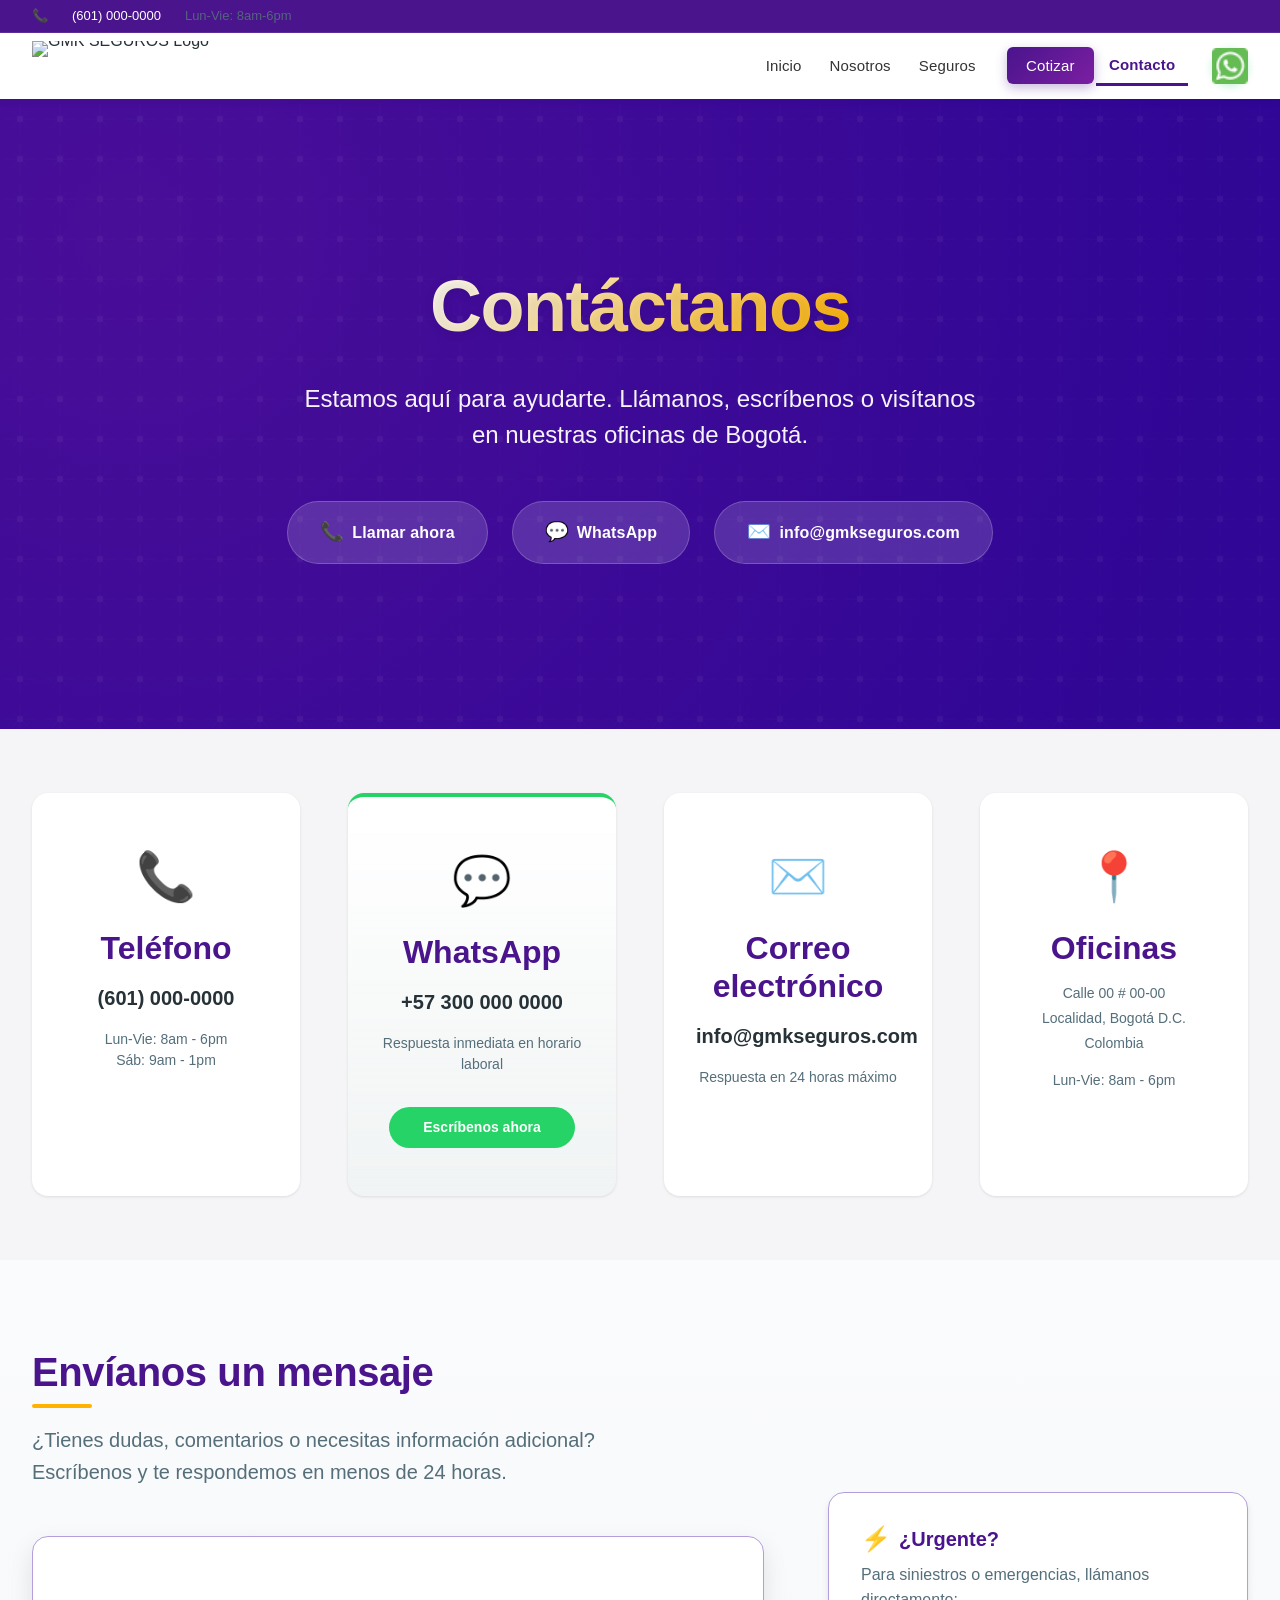
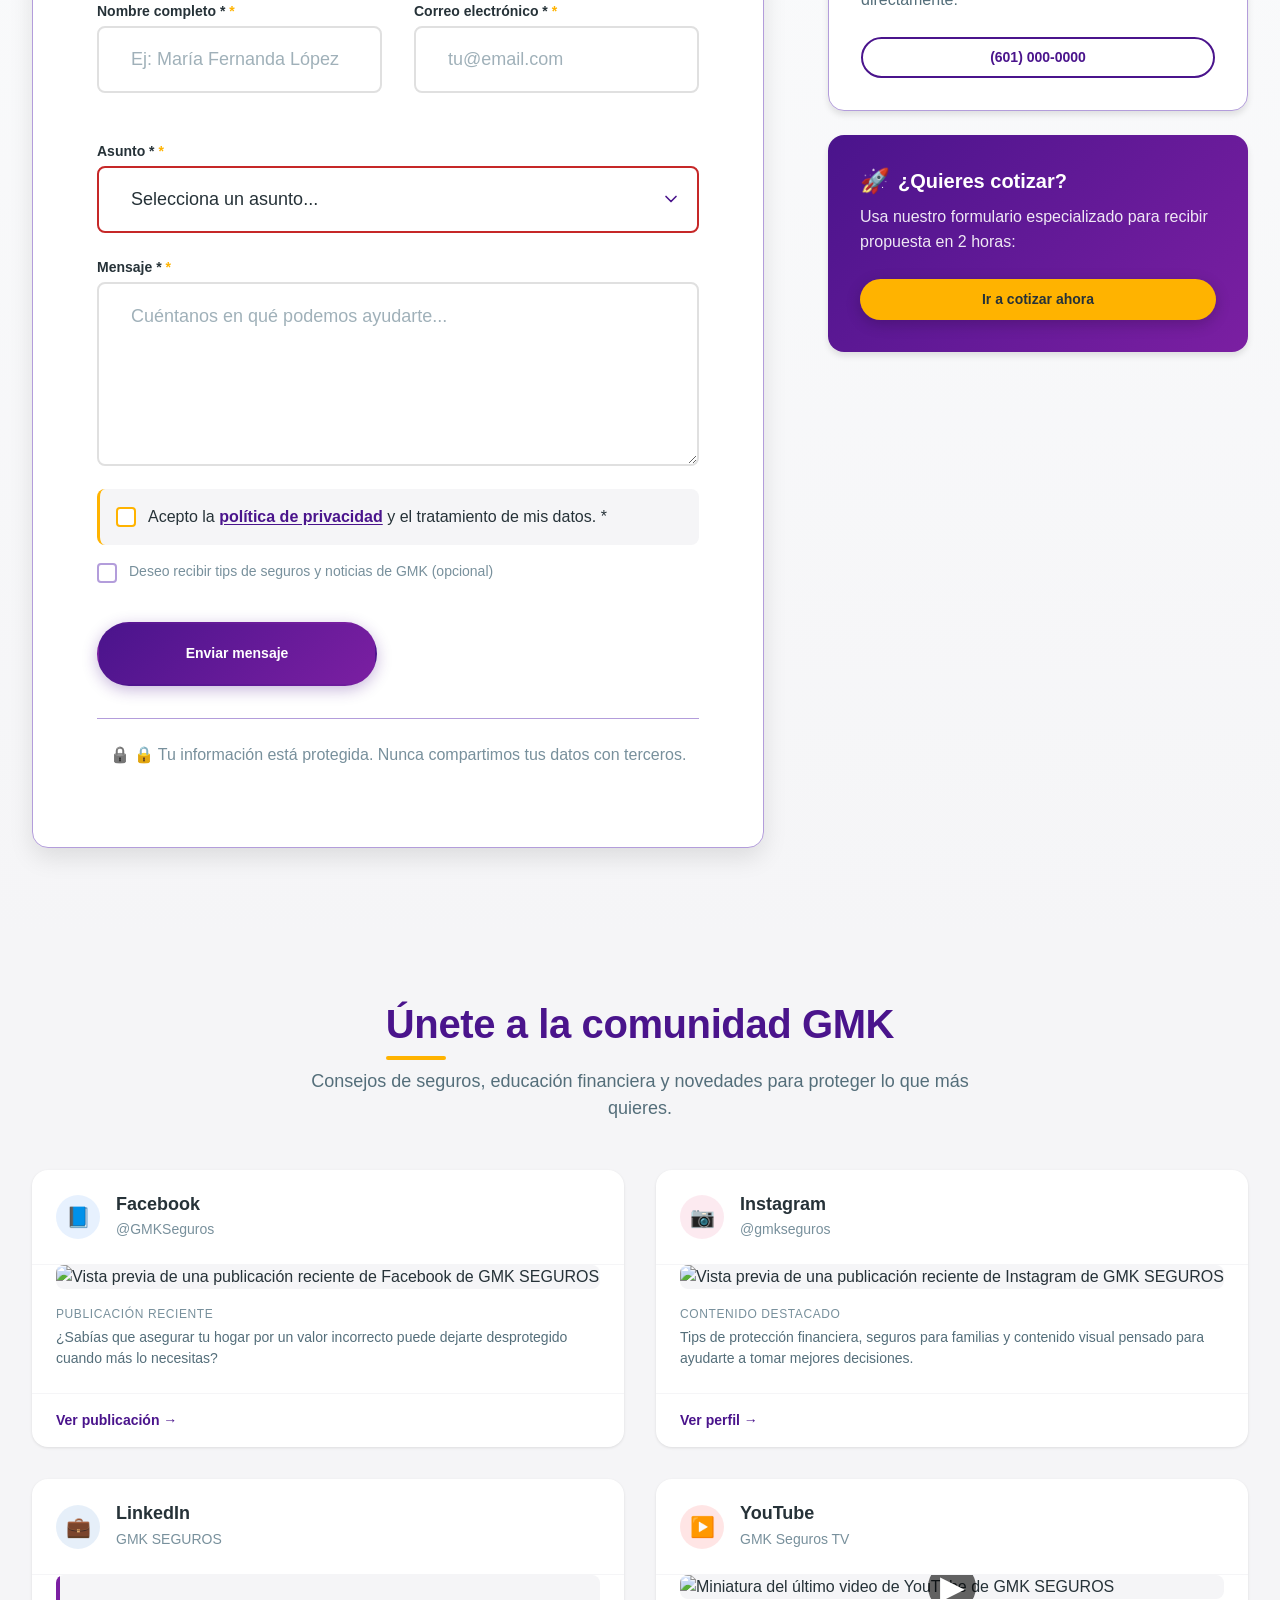
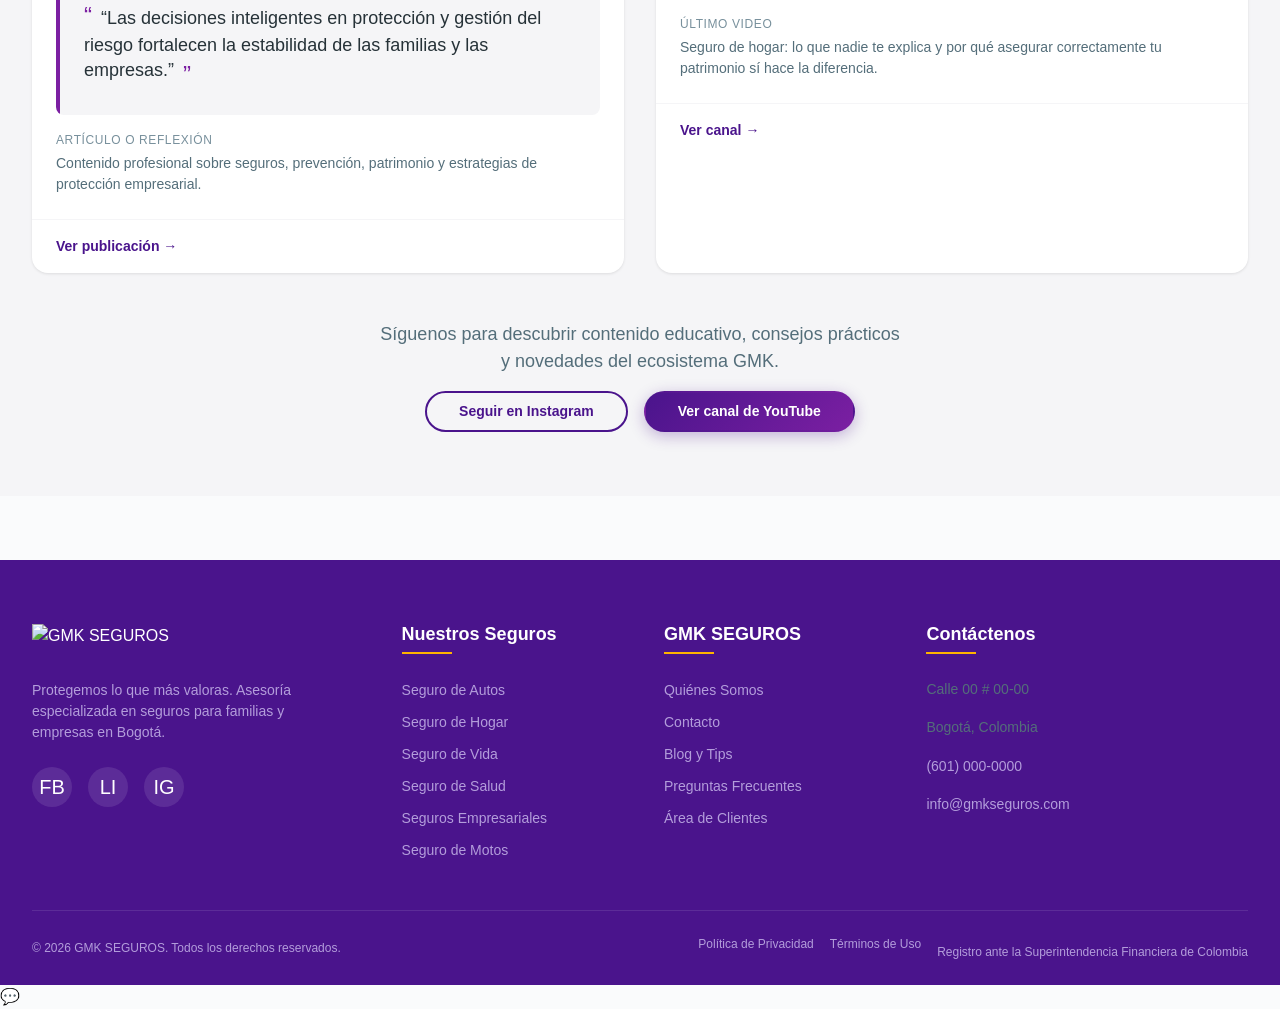
==== commit 60e6a6b1: "Actualización general: Icono de Whatsapp, imagen de Karen y carrusel de fotos" ====
--- a/contacto.html
+++ b/contacto.html
@@ -61,7 +61,7 @@
                         <li class="nav__item" role="none">
                             <a href="nosotros.html" class="nav__link" role="menuitem">Nosotros</a>
                         </li>
-                        <li class="nav__item nav__item--dropdown" role="none">
+                        <li class="nav__item" role="none">
                             <a href="seguros.html" class="nav__link" role="menuitem" aria-haspopup="true">Seguros</a>
                         </li>
                         <li class="nav__item" role="none">
@@ -74,9 +74,9 @@
                     </ul>
                 </nav>
 
-                <a href="https://wa.me/5710000000" class="header__whatsapp" aria-label="WhatsApp" target="_blank"
+                <a href="https://wa.me/573142772874" class="header__whatsapp" aria-label="WhatsApp" target="_blank"
                     rel="noopener noreferrer">
-                    <span aria-hidden="true">💬</span>
+                    <img src="images/whatsapp.png" alt="WhatsApp Logo" width="50" height="50">
                 </a>
             </div>
         </div>
--- a/css/header.css
+++ b/css/header.css
@@ -536,7 +536,6 @@
         background-color: transparent;
     }
 }
-
 /* ============================================================================
    PASO 9: DROPDOWN MOBILE - SUBMENÚ DE SEGUROS
    ============================================================================ */
@@ -651,7 +650,6 @@
         right: 0.5rem;
     }
 }
-
 /* ============================================================================
    PASO 10: CTA COTIZAR DESTACADO EN MOBILE
    ============================================================================ */
@@ -860,7 +858,7 @@
 }
 
 /* ============================================================================
-   PASO 12: DROPDOWN DESKTOP - ESTRUCTURA Y POSICIONAMIENTO
+   PASO 12.1: DROPDOWN DESKTOP - ESTRUCTURA Y POSICIONAMIENTO BASE
    ============================================================================ */
 
 /**
@@ -887,13 +885,14 @@
     
     /**
      * Flecha indicadora para dropdown (solo desktop)
+     * Ajustada para mejor alineación visual
      */
     .nav__item--dropdown > .nav__link::after {
         content: '';
         position: absolute;
         right: 0.75rem;
         top: 50%;
-        transform: translateY(-50%) rotate(45deg);
+        transform: translateY(-70%) rotate(45deg);
         width: 0.5rem;
         height: 0.5rem;
         border-right: 2px solid currentColor;
@@ -904,13 +903,18 @@
     
     /**
      * La flecha rota cuando el dropdown está abierto (hover o focus)
-     * Nota: Requiere manejo con JS o CSS :hover en el item
      */
     .nav__item--dropdown:hover > .nav__link::after,
     .nav__item--dropdown:focus-within > .nav__link::after {
-        transform: translateY(-50%) rotate(-135deg);
-    }
-    
+        transform: translateY(-30%) rotate(-135deg);
+    }
+}
+
+/* ============================================================================
+   PASO 12.2: DROPDOWN DESKTOP - SUBMENÚ Y MICRO-INTERACCIONES
+   ============================================================================ */
+
+@media (min-width: 1024px) {
     /**
      * Submenú en desktop
      * Inicialmente oculto, aparece en hover/focus
@@ -951,7 +955,7 @@
     }
     
     /**
-     * Flecha decorativa del submenú (opcional)
+     * Flecha decorativa del submenú (triángulo que apunta hacia arriba)
      */
     .nav__submenu::before {
         content: '';
@@ -998,13 +1002,29 @@
     .nav__sublink:last-child {
         border-bottom: none;
     }
+    
+    /**
+     * Retardo en transición para evitar cierres abruptos
+     */
+    .nav__item--dropdown {
+        transition: 0.25s;
+    }
+    
+    .nav__item--dropdown .nav__submenu {
+        transition: opacity 0.2s ease, visibility 0.2s ease, transform 0.2s ease;
+        transition-delay: 0.1s;
+    }
+    
+    .nav__item--dropdown:hover .nav__submenu,
+    .nav__item--dropdown:focus-within .nav__submenu {
+        transition-delay: 0s;
+    }
 }
 
 /**
  * Soporte para dispositivos táctiles en desktop
  * En tablets grandes que usen el breakpoint pero sean táctiles,
  * el dropdown se abre con click (requiere JS)
- * Este estilo asegura que el submenú sea utilizable
  */
 @media (min-width: 1024px) and (hover: none) and (pointer: coarse) {
     .nav__submenu {
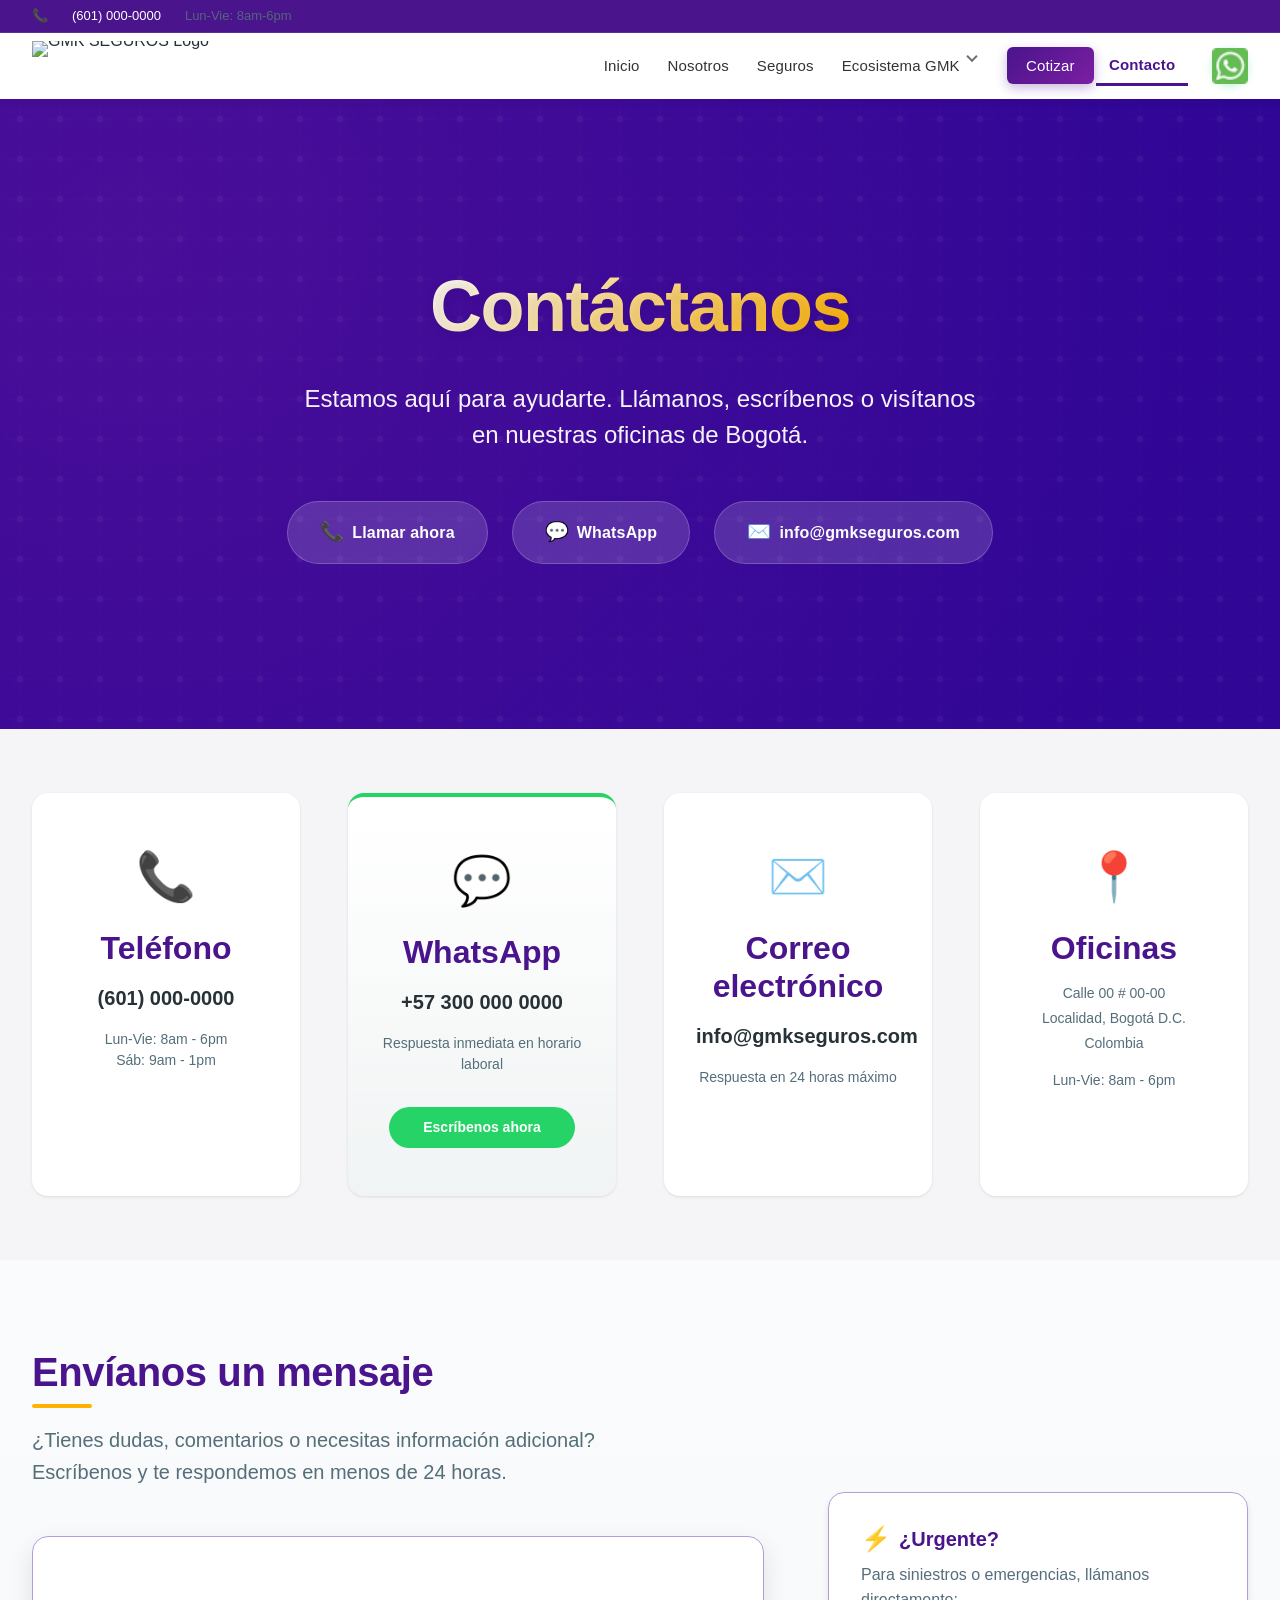
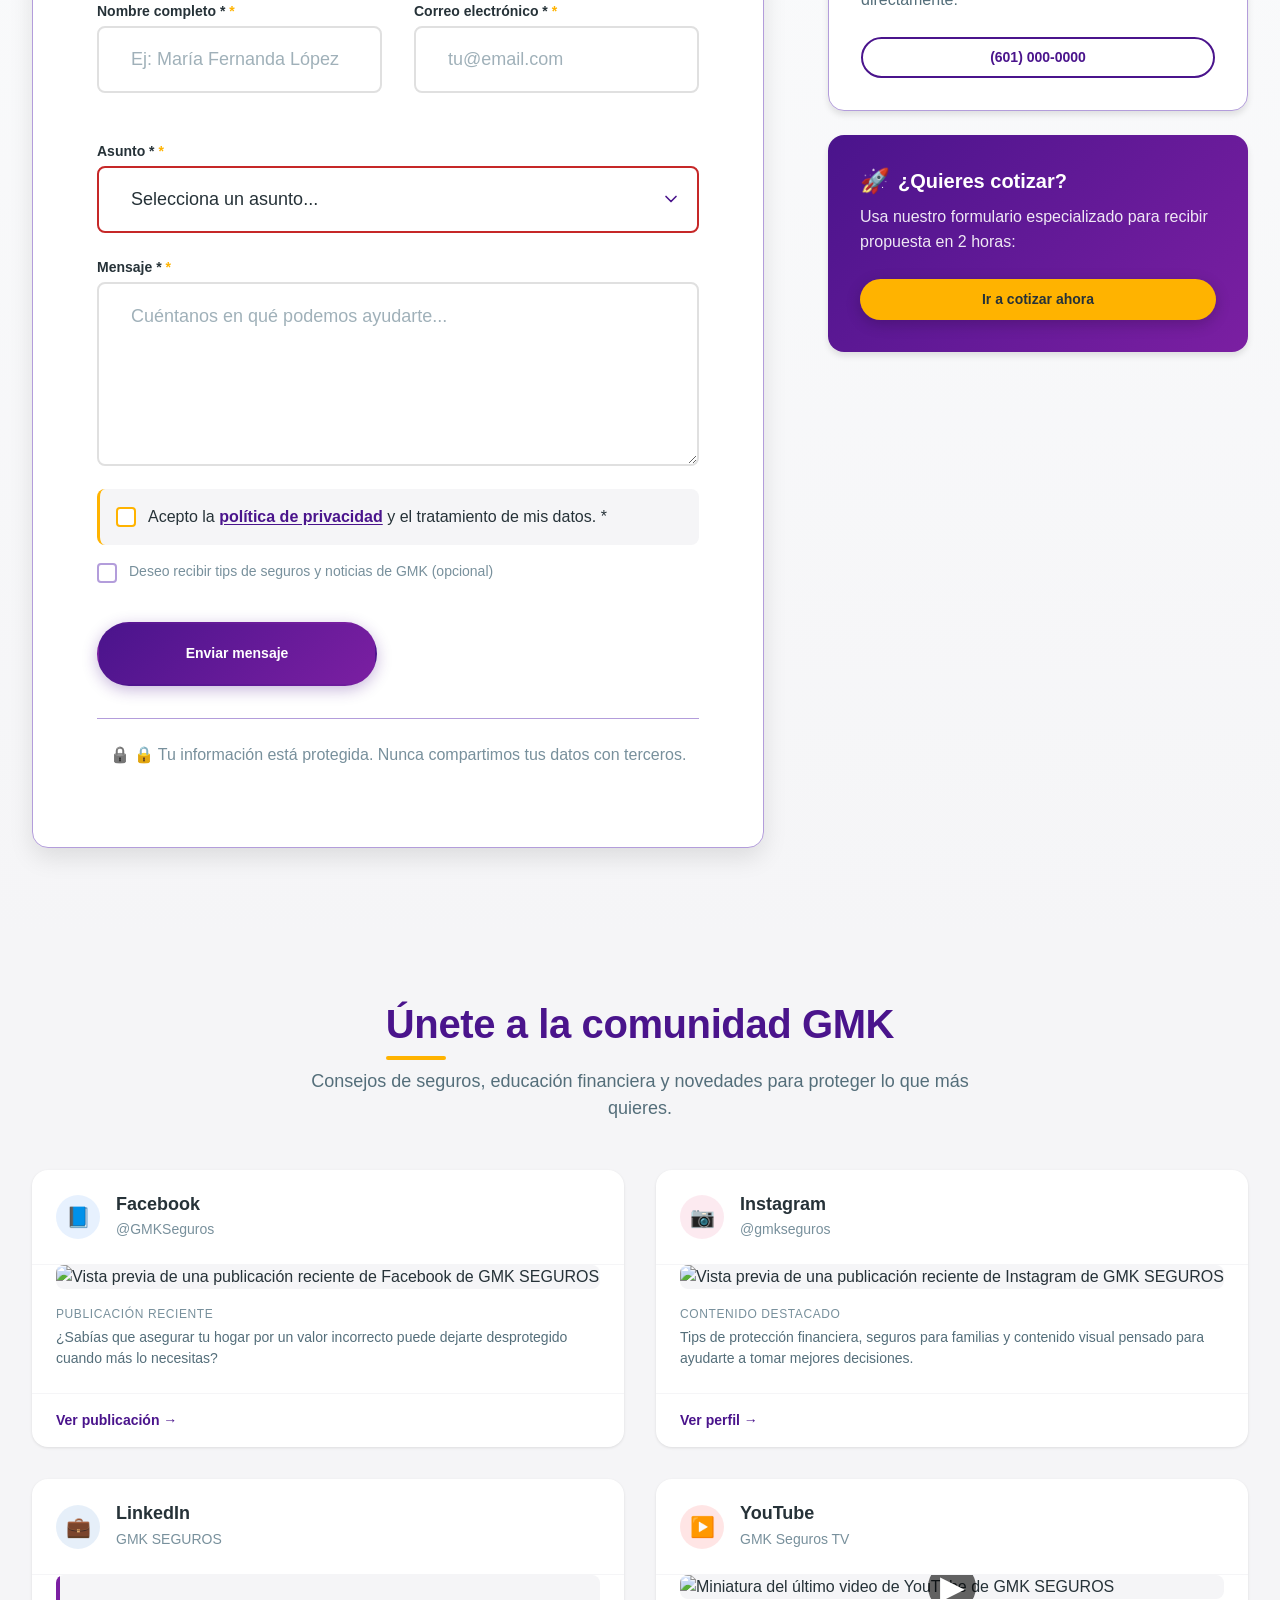
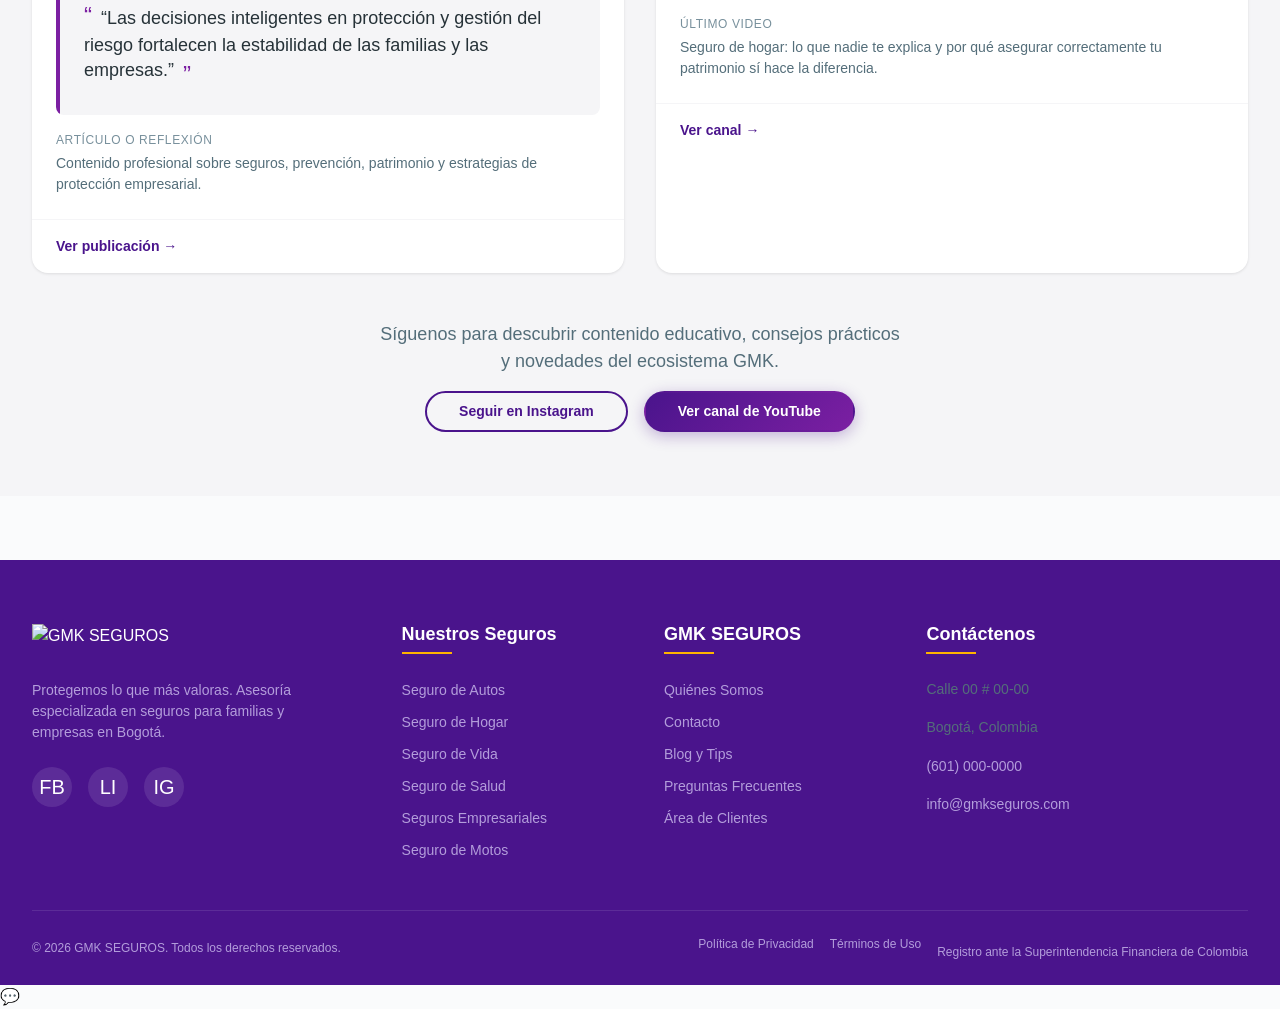
==== commit 0ef0d1ef: "Seguros: Sección Hero mejorada, se añadió una imagen de Roki la mascota de GMK." ====
--- a/contacto.html
+++ b/contacto.html
@@ -62,19 +62,33 @@
                             <a href="nosotros.html" class="nav__link" role="menuitem">Nosotros</a>
                         </li>
                         <li class="nav__item" role="none">
-                            <a href="seguros.html" class="nav__link" role="menuitem" aria-haspopup="true">Seguros</a>
+                            <a href="seguros.html" class="nav__link" role="menuitem">Seguros</a>
+                        </li>
+                        <li class="nav__item nav__item--dropdown" role="none">
+                            <a href="#" class="nav__link" role="menuitem" aria-haspopup="true"
+                                aria-expanded="false">Ecosistema GMK</a>
+                            <ul class="nav__submenu" role="menu">
+                                <li role="none">
+                                    <a href="gmk-bambini.html" class="nav__sublink" role="menuitem">GMK Bambini</a>
+                                </li>
+                                <li role="none">
+                                    <a href="gmk-markt.html" class="nav__sublink" role="menuitem">GMK Markt</a>
+                                </li>
+                                <li role="none">
+                                    <a href="gmk-pro.html" class="nav__sublink" role="menuitem">GMK Pro</a>
+                                </li>
+                            </ul>
                         </li>
                         <li class="nav__item" role="none">
                             <a href="cotizar.html" class="nav__link nav__link--cta" role="menuitem">Cotizar</a>
                         </li>
                         <li class="nav__item" role="none">
-                            <a href="contacto.html" class="nav__link nav__link--active" role="menuitem"
-                                aria-current="page">Contacto</a>
+                            <a href="contacto.html" class="nav__link nav__link--active" role="menuitem" aria-current="page">Contacto</a>
                         </li>
                     </ul>
                 </nav>
 
-                <a href="https://wa.me/573142772874" class="header__whatsapp" aria-label="WhatsApp" target="_blank"
+                <a href="https://wa.me/573142772874 " class="header__whatsapp" aria-label="WhatsApp" target="_blank"
                     rel="noopener noreferrer">
                     <img src="images/whatsapp.png" alt="WhatsApp Logo" width="50" height="50">
                 </a>
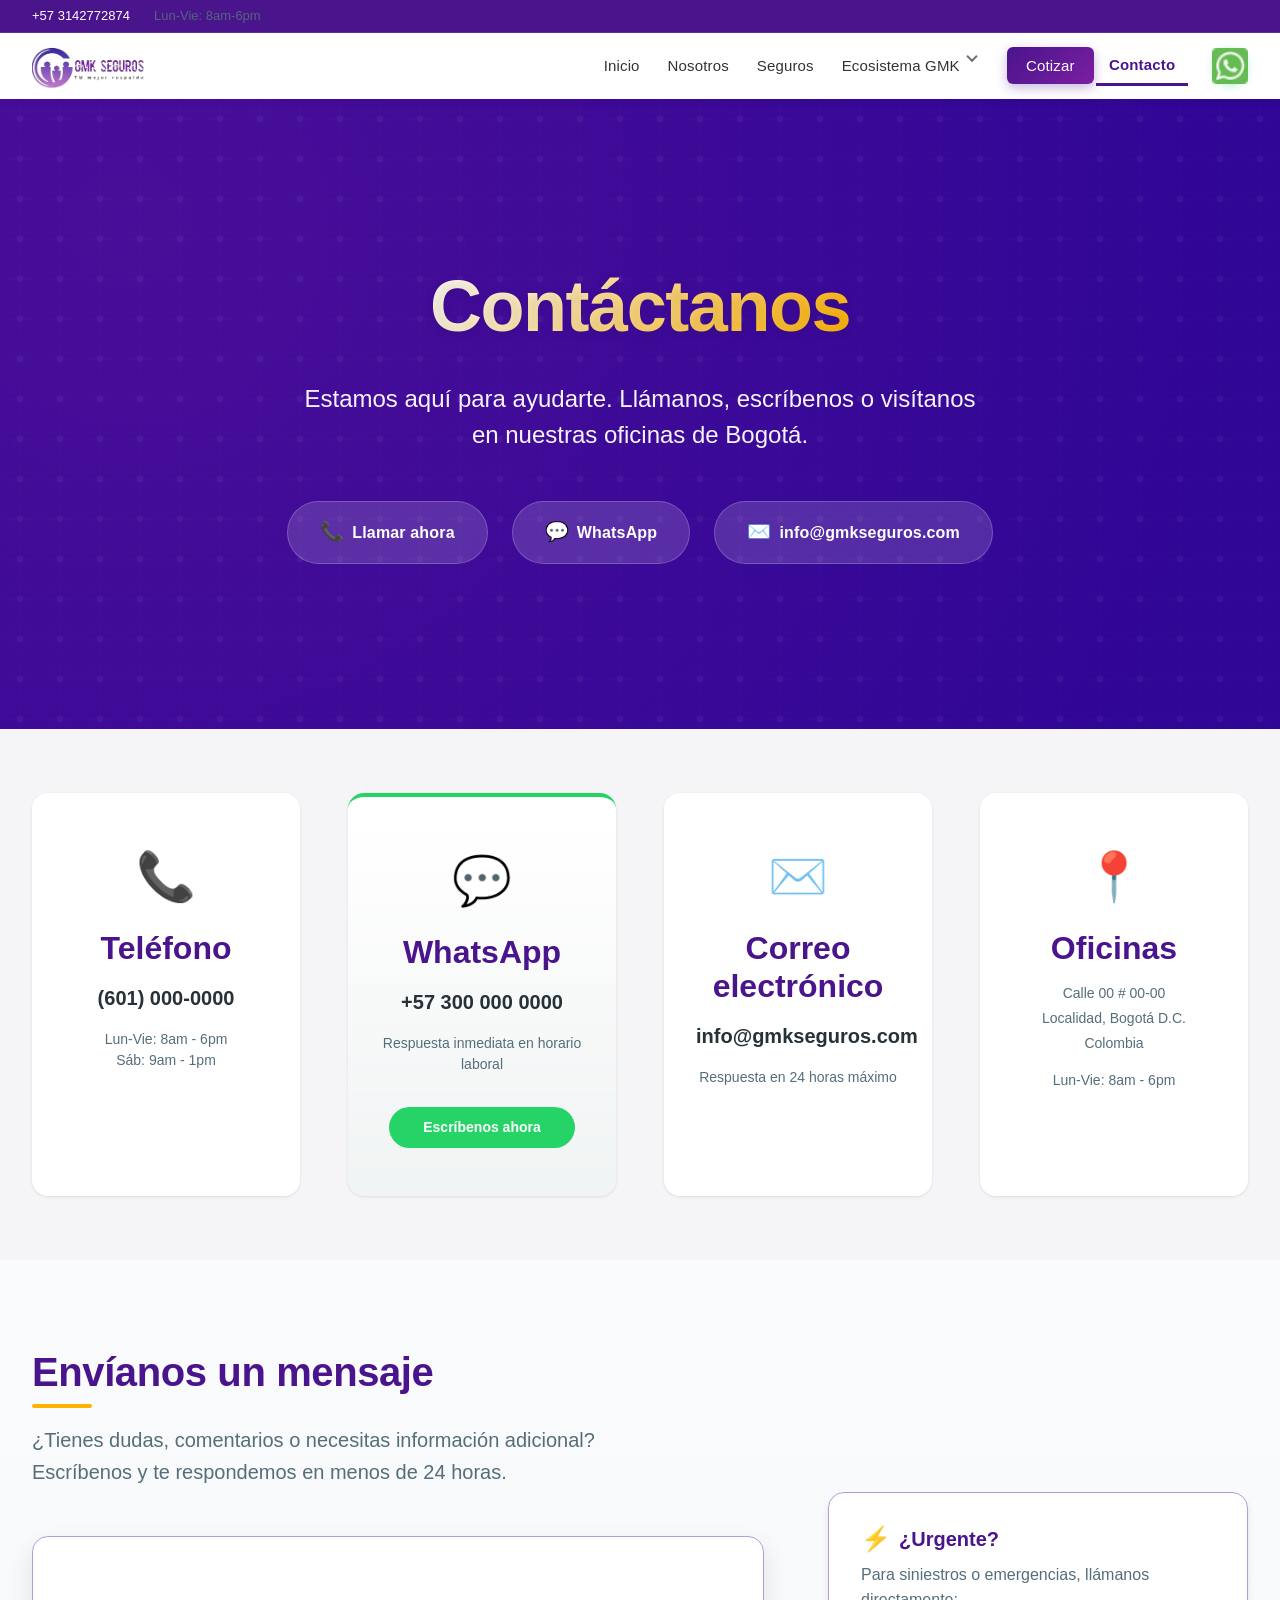
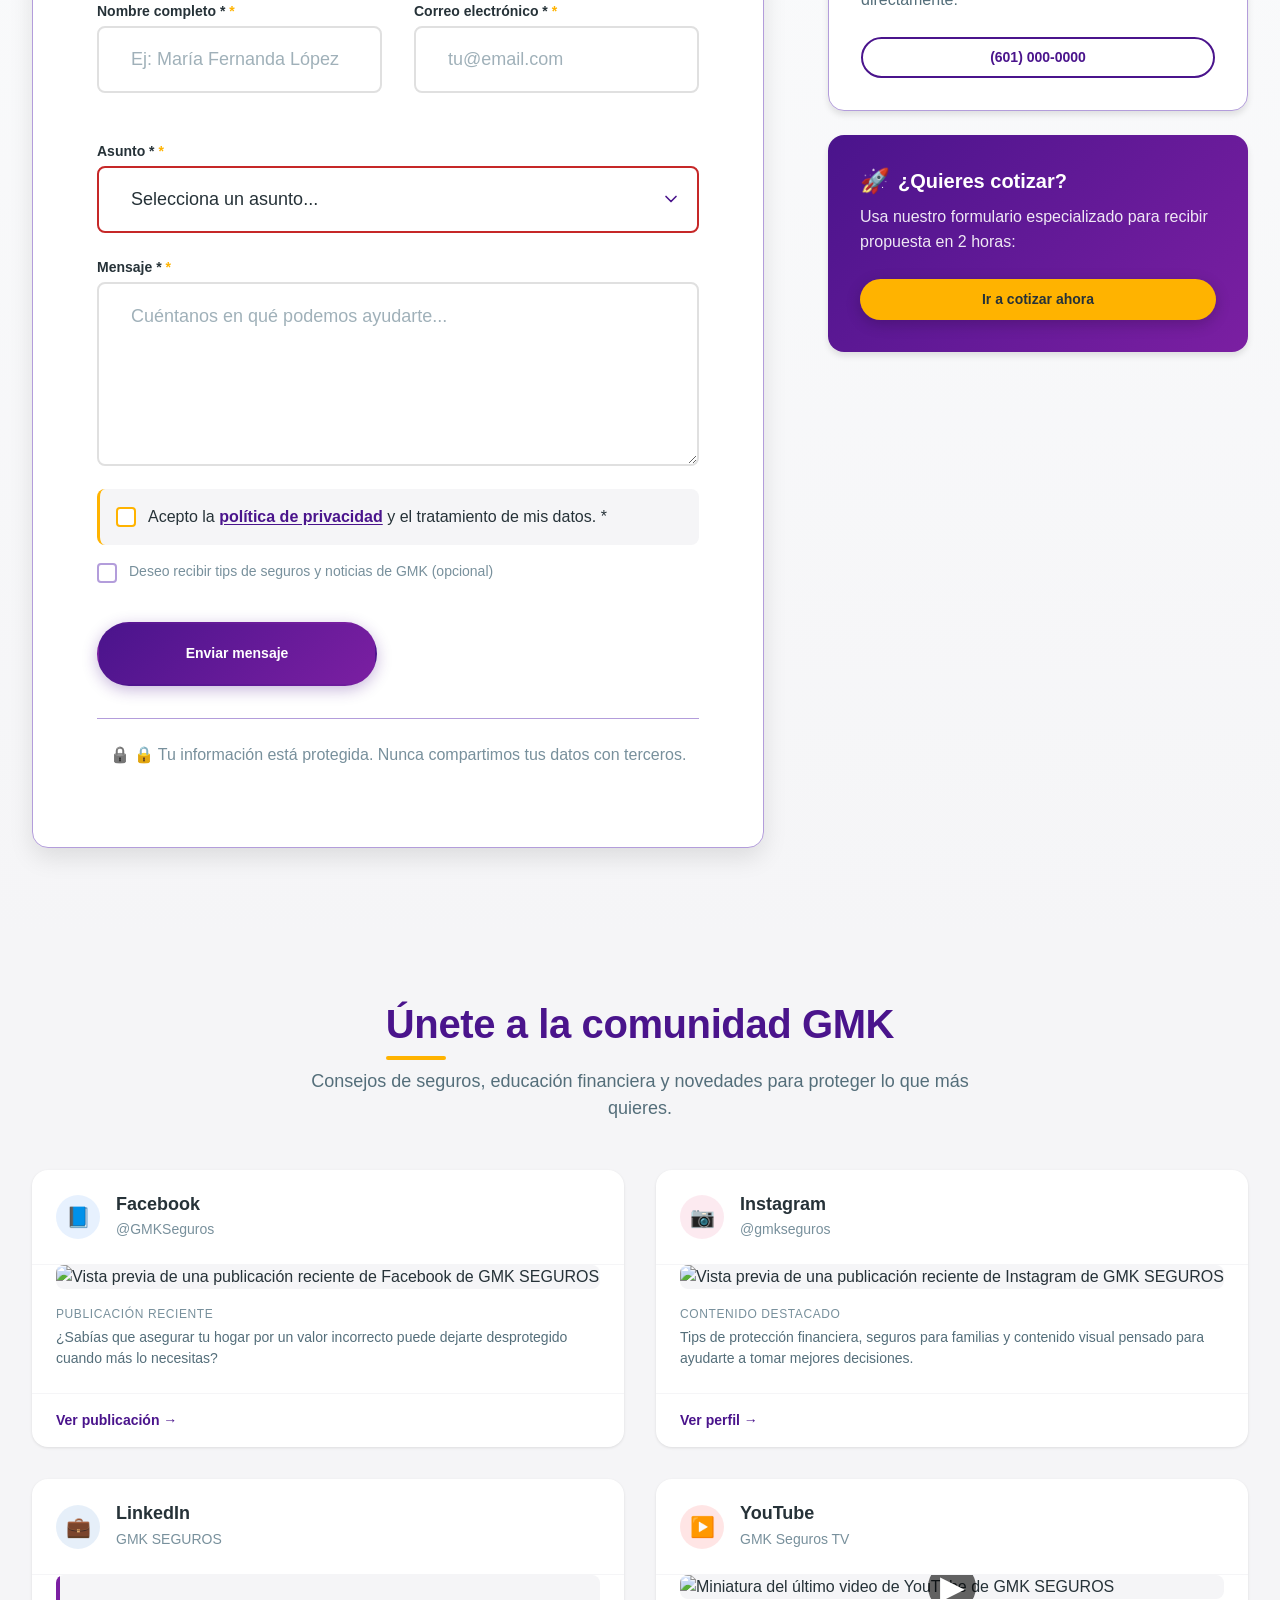
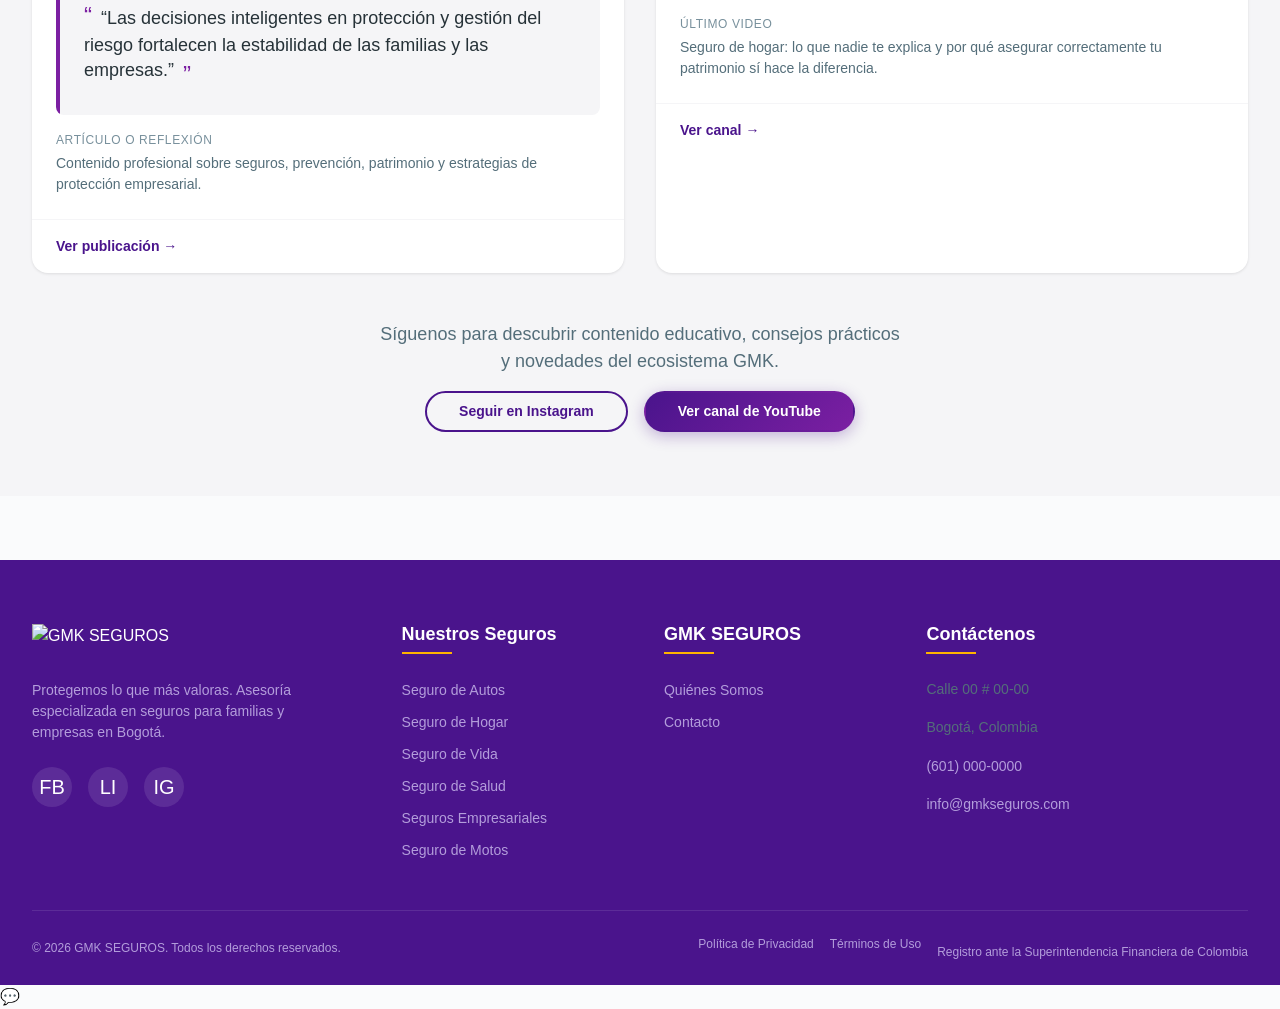
==== commit ce541493: "Actualización del Header: Se añadio un submenu Ecosistmea GMK con tres opciones: 1. GMK Pro, 2. GMK " ====
--- a/contacto.html
+++ b/contacto.html
@@ -28,15 +28,12 @@
 </head>
 
 <body>
-    <a href="#main-content" class="skip-link">Saltar al contenido principal</a>
-
     <!-- HEADER (activo en "Contacto") -->
     <header class="header" role="banner">
         <div class="header__top">
             <div class="container">
                 <p class="header__contact">
-                    <span aria-hidden="true">📞</span>
-                    <a href="tel:+5710000000" class="header__phone">(601) 000-0000</a>
+                    <a href="tel:+573142772874" class="header__phone">+57 3142772874</a>
                     <span class="header__schedule">Lun-Vie: 8am-6pm</span>
                 </p>
             </div>
@@ -45,7 +42,7 @@
         <div class="header__main">
             <div class="container header__container">
                 <a href="inicio.html" class="logo" aria-label="GMK SEGUROS - Inicio">
-                    <img src="assets/logo-gmk.svg" alt="GMK SEGUROS Logo" class="logo__img" width="180" height="50">
+                    <img src="images/logo-gmk.svg" alt="GMK SEGUROS Logo" class="logo__img" width="180" height="50">
                 </a>
 
                 <nav class="nav" role="navigation" aria-label="Navegación principal">
@@ -461,9 +458,6 @@
                     <ul class="footer__list">
                         <li><a href="nosotros.html" class="footer__link">Quiénes Somos</a></li>
                         <li><a href="contacto.html" class="footer__link">Contacto</a></li>
-                        <li><a href="#" class="footer__link">Blog y Tips</a></li>
-                        <li><a href="#" class="footer__link">Preguntas Frecuentes</a></li>
-                        <li><a href="#" class="footer__link">Área de Clientes</a></li>
                     </ul>
                 </nav>
 
@@ -494,7 +488,7 @@
         <span aria-hidden="true">💬</span>
     </a>
 
-    <script src="js/main.js" defer></script>
+    <script src="js/header.js"></script>
 </body>
 
 </html>
--- a/css/header.css
+++ b/css/header.css
@@ -640,12 +640,10 @@
  */
 @media (min-width: 1024px) {
     .nav__submenu {
-        /* Se redefinirá en Paso 17 */
-        display: none;
+        /* Controlado por opacity/visibility en Paso 12.2 */
     }
     
     .nav__item--dropdown > .nav__link::after {
-        /* Se redefinirá en desktop */
         top: 50%;
         right: 0.5rem;
     }
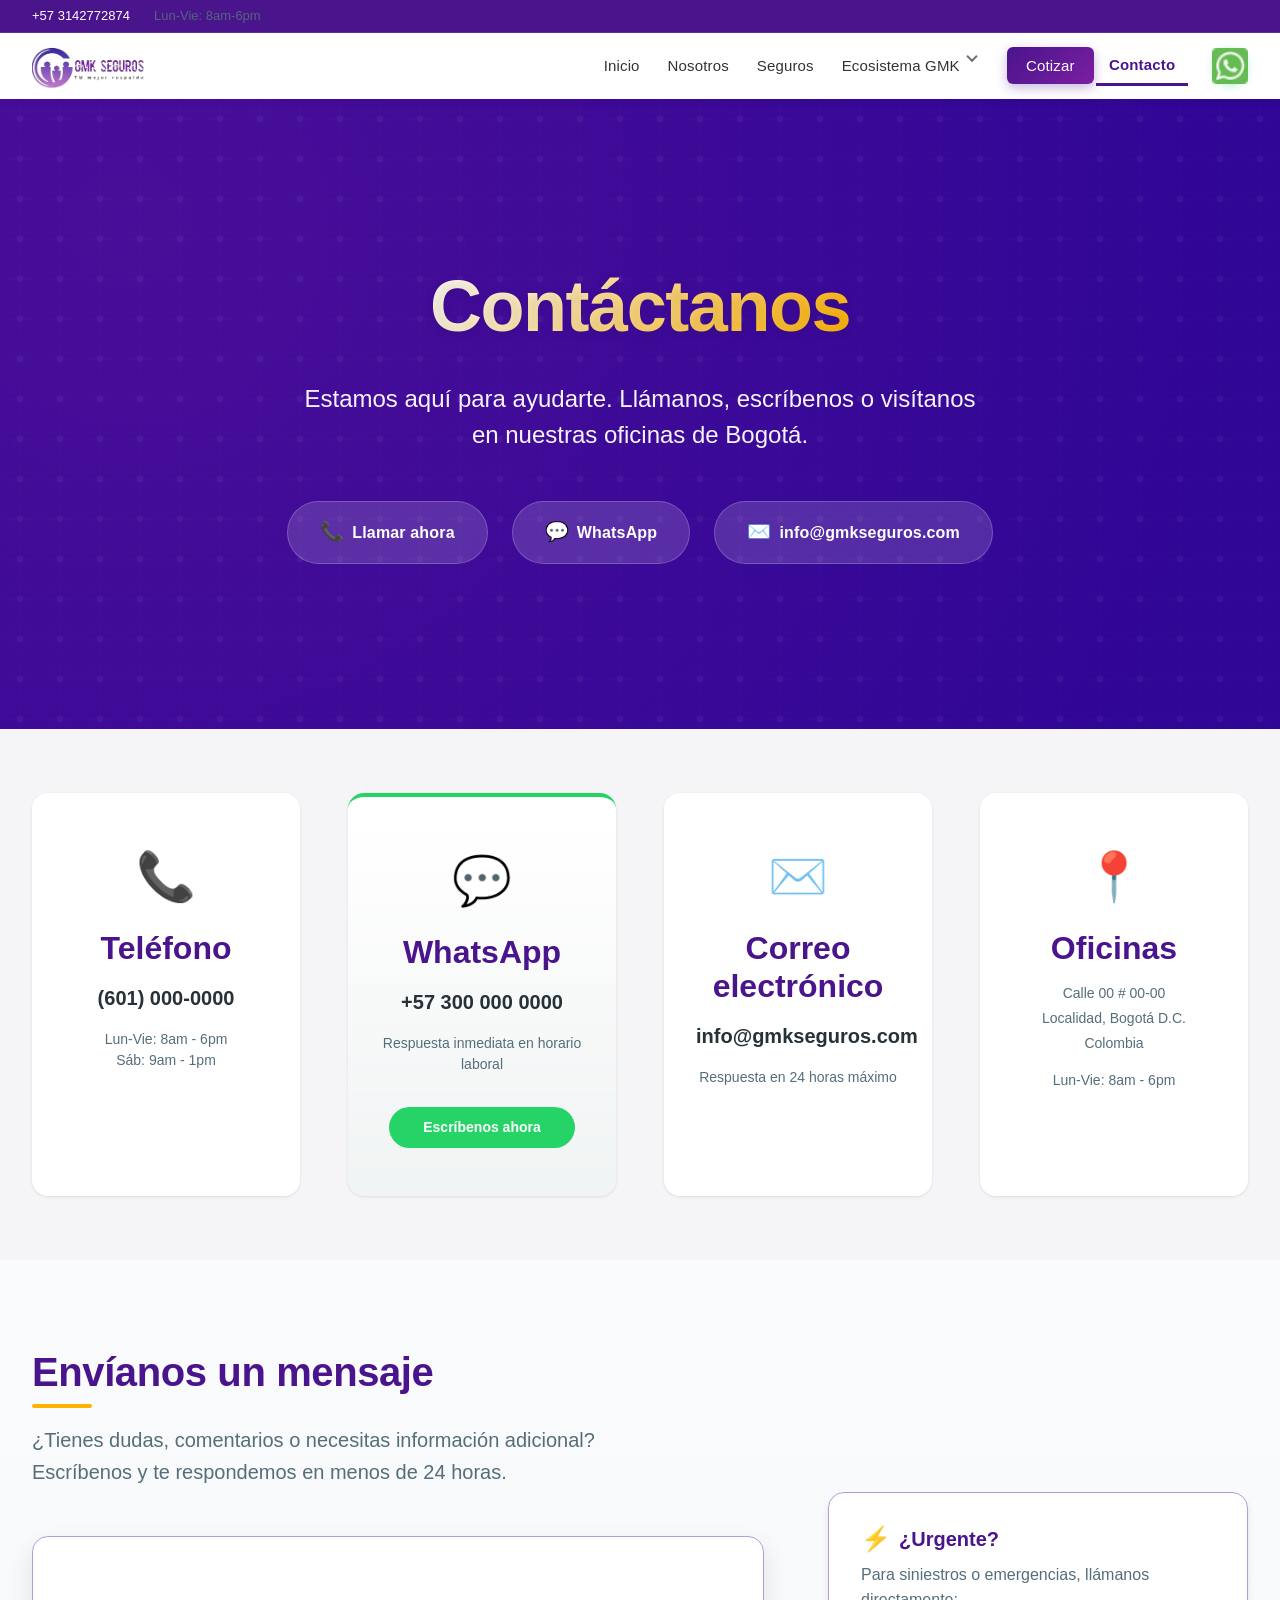
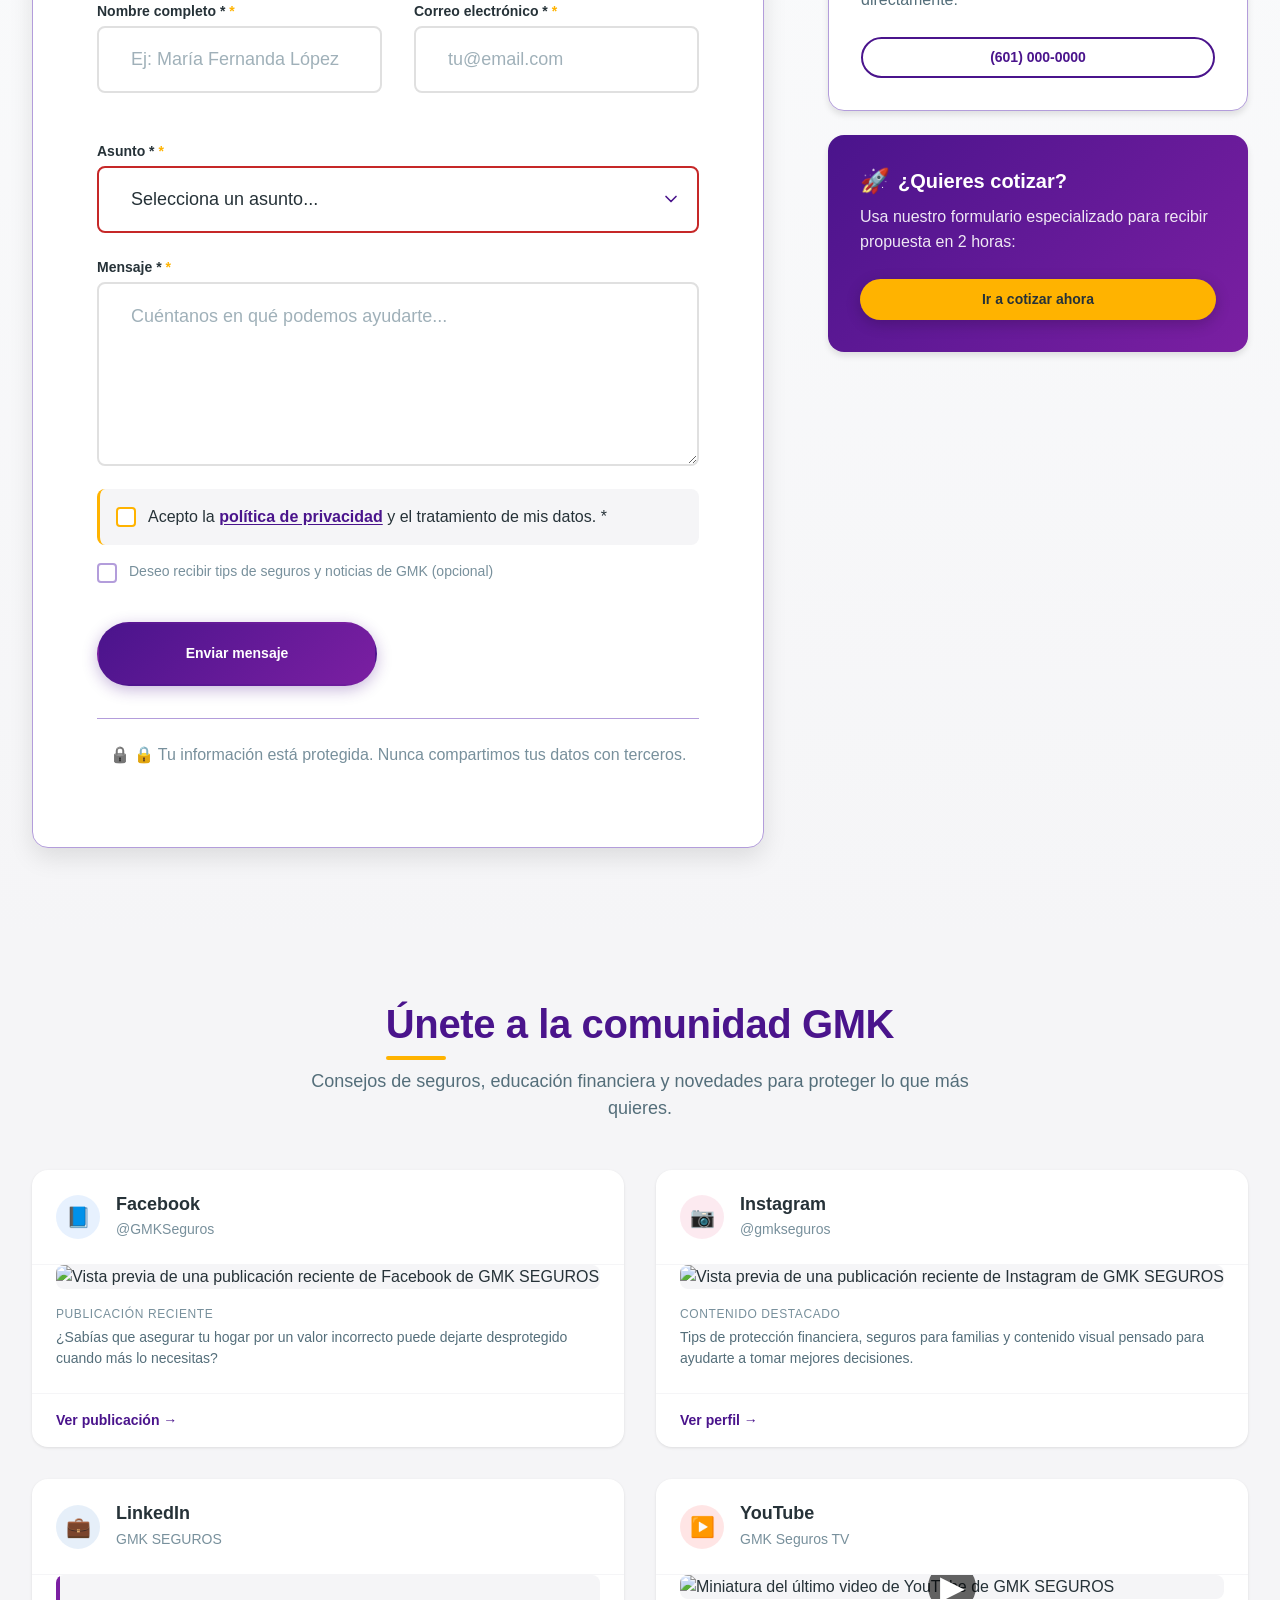
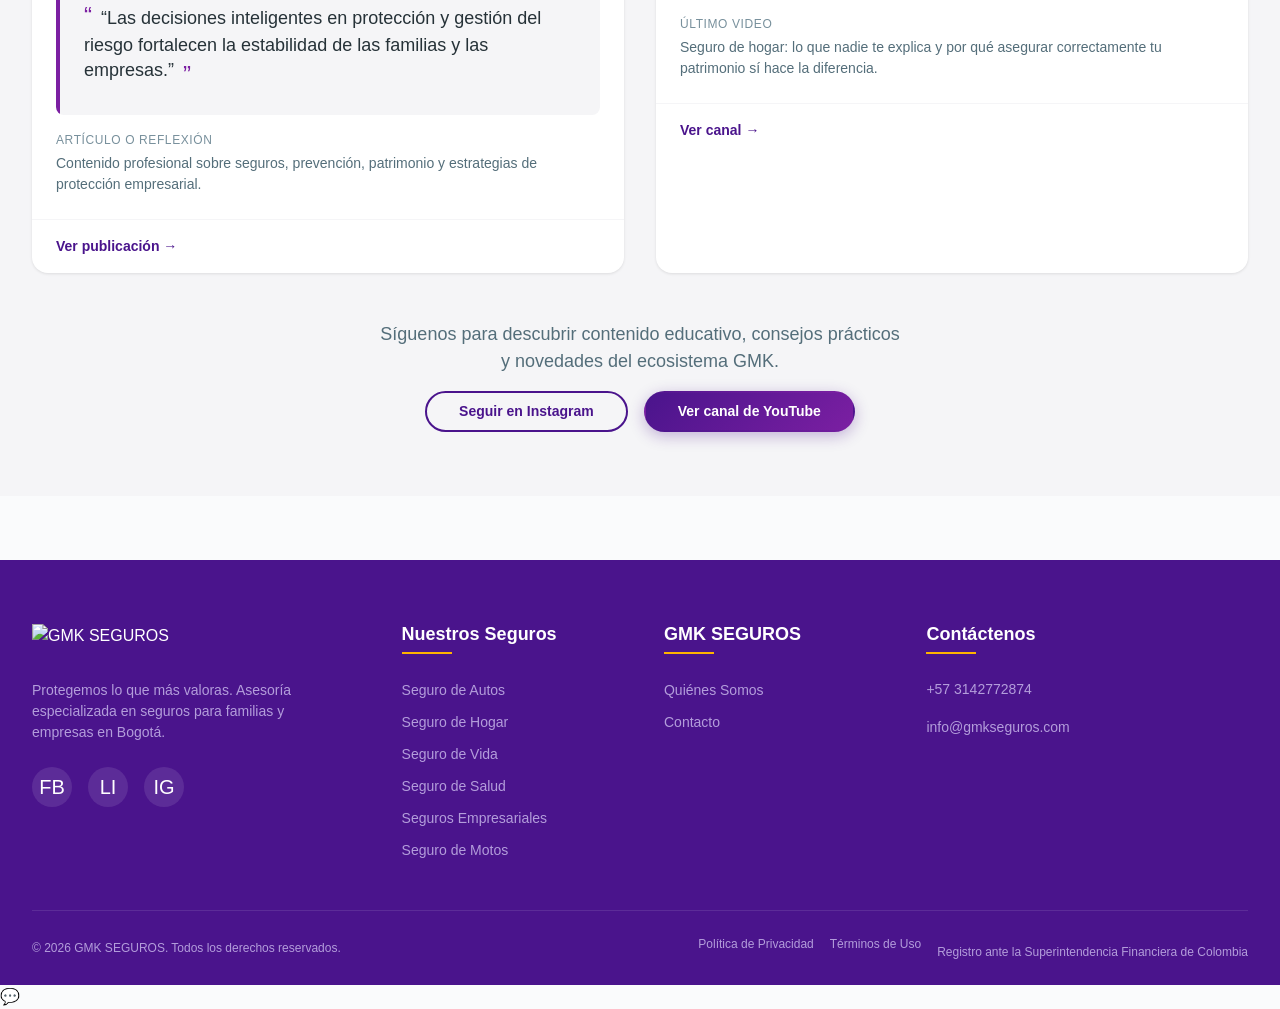
==== commit fc11aace: "Se agregaron y corrigieron pequeños detalles:" ====
--- a/contacto.html
+++ b/contacto.html
@@ -464,9 +464,7 @@
                 <div class="footer__contact">
                     <h3 class="footer__title">Contáctenos</h3>
                     <address class="footer__address">
-                        <p>Calle 00 # 00-00</p>
-                        <p>Bogotá, Colombia</p>
-                        <p><a href="tel:+5710000000" class="footer__link">(601) 000-0000</a></p>
+                        <p><a href="tel:+573142772874" class="footer__link">+57 3142772874</a></p>
                         <p><a href="mailto:info@gmkseguros.com" class="footer__link">info@gmkseguros.com</a></p>
                     </address>
                 </div>
